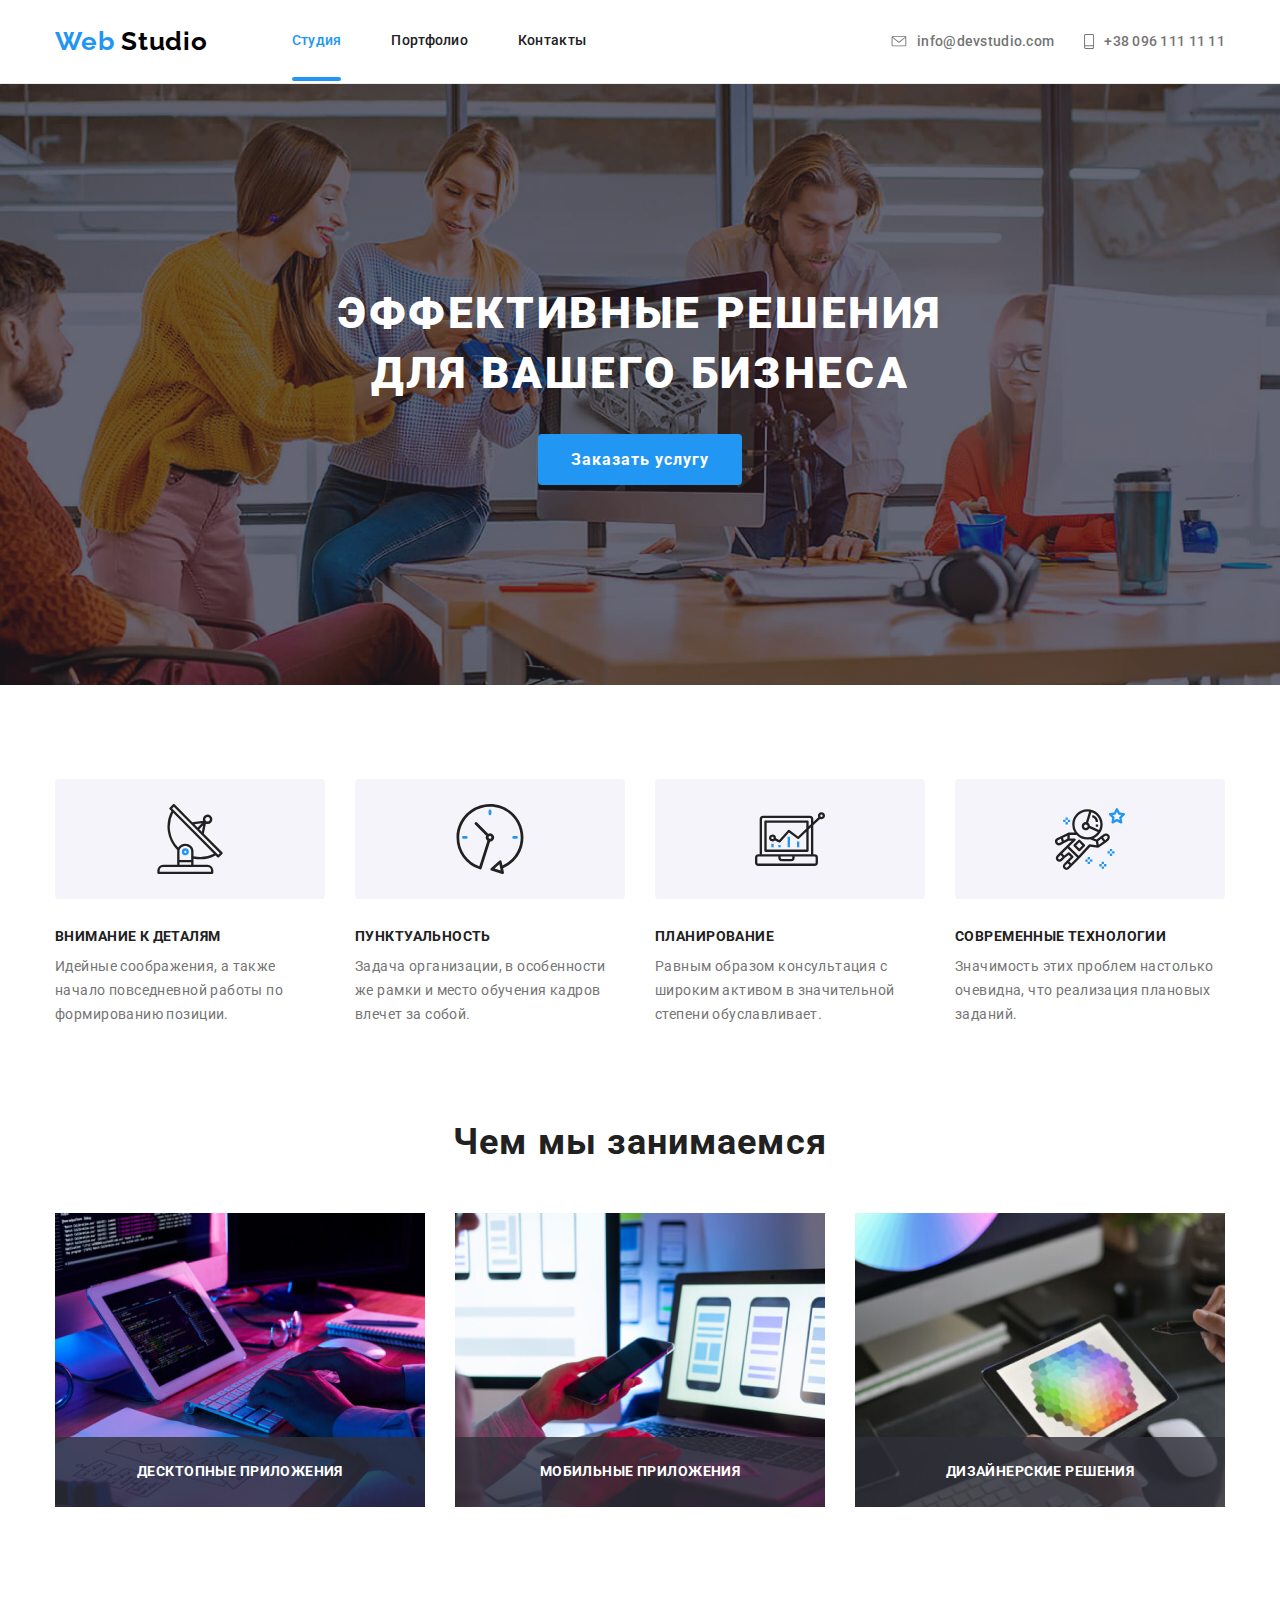
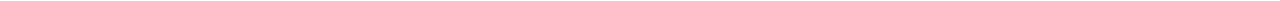
==== index.html @ 8dac7405 "Адаптивна верстка секції "Чем занимаемся"" ====
<!DOCTYPE html>
<html lang="ru">
<head>
    <meta charset="UTF-8">
    <meta name="viewport" content="width=device-width, initial-scale=1.0">
    <title lang="en"> Web Studio </title>
    <link 
       href="https://fonts.googleapis.com/css2?family=Raleway:wght@700&family=Roboto:wght@400;500;700;900&display=swap" 
       rel="stylesheet">
    <link rel="stylesheet" href="./css/main.min.css">
</head>
<body>
    <!-- ШАПКА САЙТА-->
    <header class="header"> 
        <div class="container">
            <a class="logo link" href="./index.html" aria-label="Логотип"> 
                <span class="logo-web" lang="en">Web</span> Studio
            </a> 
            <button type="button" class="menu-btn" aria-expanded="false" aria-controls="menu-wrapper" data-menu-button>
               <svg width="40" height="40">
                 <use class="icon-menu" href="./images/sprite.svg#icon-menu"></use>
                 <use class="icon-close" href="./images/sprite.svg#icon-close-menu"></use>
               </svg> 
            </button>
           <div class="menu-wrapper" data-menu>
             <nav class="navigation">
                <ul class="navigation-list list">
                 <li class="navigation-list-item ">
                    <a class="navigation-list-link current link" href="./index.html">Студия</a>
                 </li>
                 <li class="navigation-list-item">
                    <a class="navigation-list-link link" href="./portfolio.html">Портфолио</a>
                 </li>
                 <li class="navigation-list-item">
                    <a class="navigation-list-link link" href="">Контакты</a>
                 </li>
               </ul>
             </nav>
             <div class="header-address">
             <address class="address list">
                <ul class="address-list list">
                     <li class="address-list-item">
                         <a class="address-list-item-link link" href="mailto:info@devstudio.com">
                            <svg class="icon-envelope-header" width="16" height="11">
                                <use href="./images/sprite.svg#icon-envelope-header"></use>
                            </svg> 
                            info@devstudio.com
                         </a></li>
                         <li class="address-list-item">
                         <a class="address-list-item-link link" href="tel:+380961111111">
                            <svg class="icon-vector-header" width="10" height="15">
                                <use href="./images/sprite.svg#icon-vector-header"></use>
                            </svg> 
                            +38 096 111 11 11
                        </a></li>
                </ul>
                </address>
              </div>
            </div>
        </div>
    </header>
    <main> 
        <!--HERO секция-->
       <section class="hero">
            <h1 class="hero-title">Эффективные решения <br />для вашего бизнеса</h1>
            <button class="hero-button" type="button" data-modal-open>Заказать услугу</button>
        </section>

        <!--О НАС-->
        <section class="section"> 
            <div class="container"> 
             <h2 hidden> О НАС </h2>
             <ul class="us-list list">
                <li class="us-list-item">
                    <div class="us-list-icon">
                        <svg class="us-list-icon-svg">
                            <use href="./images/sprite.svg#icon-antenna"></use>
                        </svg>
                    </div>
                    <h3 class="description">Внимание к деталям</h3>
                    <p class="text">Идейные соображения, а также начало повседневной работы по формированию позиции.</p>
                </li>
                <li  class="us-list-item">
                    <div class="us-list-icon">
                        <svg class="us-list-icon-svg">
                            <use href="./images/sprite.svg#icon-clock"></use>
                        </svg>
                    </div>
                    <h3 class="description">Пунктуальность</h3>
                    <p class="text">Задача организации, в особенности же рамки и место обучения кадров влечет за собой.</p>
                </li>
                <li  class="us-list-item">
                    <div class="us-list-icon">
                        <svg class="us-list-icon-svg">
                            <use href="./images/sprite.svg#icon-diagram"></use>
                        </svg>
                    </div>
                    <h3 class="description">Планирование</h3>
                    <p class="text">Равным образом консультация с широким активом в значительной степени обуславливает.</p>
                </li>
                <li  class="us-list-item">
                    <div class="us-list-icon">
                        <svg class="us-list-icon-svg">
                            <use href="./images/sprite.svg#icon-astronaut"></use>
                        </svg>
                    </div>
                    <h3 class="description">Современные технологии</h3>
                    <p class="text">Значимость этих проблем настолько очевидна, что реализация плановых заданий.</p>
                </li>
             </ul>
            </div>
        </section> 

        <!--ЧЕМ МЫ ЗАНИМАЕМСЯ-->
        <section class="what">
            <div class="container">
             <h2 class="section-title">Чем мы занимаемся</h2>
             <ul class="we-do list">
                <li class="we-title">
                 <img srcset="./images/what/what-do-img-1.jpg 1x, ./images/what/what-do-img-1.jpg 2x," 
                 alt="ноутбук" width="370" height="294">
                 <p class="text-title">Десктопные приложения</p>
                </li>
                 <li class="we-title">
                 <img srcset="./images/what/what-do-img-2.jpg 1x, ./images/what/what-do-img-2.jpg 2x,"
                 alt="мобильный телефон" width="370" height="294">
                 <p class="text-title">Мобильные приложения</p>
                </li>
                 <li class="we-title">
                  <img srcset="./images/what/what-do-img-3.jpg 1x, ./images/what/what-do-img-3.jpg 2x,"
                  alt="экран ноутбука" width="370" height="294">
                  <p class="text-title">Дизайнерские решения</p>
                </li>
             </ul>
            </div>
        </section> 

        <!--НАША КОМАНДА-->
        <!--<section class="comand section">
            <div class="container">
                <h2 class="section-title">Наша команда</h2>
                <ul class="comand-list list">
                <li class="comand-list-item">
                    <img class="comand-list-item-img" src="./images/our-team-1.jpg" alt="парень" width="270" height="260">
                    <h3 class="team-title">Николай Кучеренко</h3>
                    <p class="team-text">Product Designer</p>
                    <ul class="social list">
                        <li class="social-list-item">
                            <a class="social-list-item-link" href="" aria-label="иконка инстаграма">
                            <svg class="icon-social-list-item">
                                <use href="./images/sprite.svg#icon-instagram"></use>
                            </svg>
                            </a>
                        </li>
                        <li class="social-list-item">
                            <a class="social-list-item-link" href="" aria-label="иконка твиттера">
                                <svg class="icon-social-list-item">
                                    <use href="./images/sprite.svg#icon-twitter"></use>
                                </svg>
                            </a>
                        </li>
                        <li class="social-list-item">
                            <a class="social-list-item-link" href="" aria-label="иконка фейсбука">
                                <svg class="icon-social-list-item">
                                    <use href="./images/sprite.svg#icon-facebook"></use>
                                </svg>
                            </a>
                        </li>
                        <li class="social-list-item">
                            <a class="social-list-item-link" href="" aria-label="иконка линкедина">
                                <svg class="icon-social-list-item">
                                    <use href="./images/sprite.svg#icon-linkedin"></use>
                                </svg>
                            </a>
                        </li>
                    </ul>
                </li>
                <li class="comand-list-item">
                    <img class="comand-list-item-img" src="./images/our-team-2.jpg" alt="девушка" width="270" height="260">
                    <h3 class="team-title">Ольга Иванова</h3>
                    <p class="team-text" lang="en">Frontend Developer</p>
                    <ul class="social list">
                        <li class="social-list-item">
                            <a class="social-list-item-link" href="" aria-label="иконка инстаграма">
                                <svg class="icon-social-list-item">
                                    <use href="./images/sprite.svg#icon-instagram"></use>
                                </svg>
                            </a>
                        </li>
                        <li class="social-list-item">
                            <a class="social-list-item-link" href="" aria-label="иконка твиттера">
                                <svg class="icon-social-list-item">
                                    <use href="./images/sprite.svg#icon-twitter"></use>
                                </svg>
                            </a>
                        </li>
                        <li class="social-list-item">
                            <a class="social-list-item-link" href="" aria-label="иконка фейсбука">
                                <svg class="icon-social-list-item">
                                    <use href="./images/sprite.svg#icon-facebook"></use>
                                </svg>
                            </a>
                        </li>
                        <li class="social-list-item">
                            <a class="social-list-item-link" href="" aria-label="иконка линкедина">
                                <svg class="icon-social-list-item">
                                    <use href="./images/sprite.svg#icon-linkedin"></use>
                                </svg>
                            </a>
                        </li>
                    </ul>
                </li>
                <li class="comand-list-item">
                    <img class="comand-list-item-img" src="./images/our-team-3.jpg" alt="парень" width="270" height="260">
                    <h3 class="team-title">Андрей Шевченко</h3>
                    <p class="team-text" lang="en">Marketing</p>
                    <ul class="social list">
                        <li class="social-list-item">
                            <a class="social-list-item-link" href="" aria-label="иконка инстаграма">
                                <svg class="icon-social-list-item">
                                    <use href="./images/sprite.svg#icon-instagram"></use>
                                </svg>
                            </a>
                        </li>
                        <li class="social-list-item">
                            <a class="social-list-item-link" href="" aria-label="иконка твиттера">
                                <svg class="icon-social-list-item">
                                    <use href="./images/sprite.svg#icon-twitter"></use>
                                </svg>
                            </a>
                        </li>
                        <li class="social-list-item">
                            <a class="social-list-item-link" href="" aria-label="иконка фейсбука">
                                <svg class="icon-social-list-item">
                                    <use href="./images/sprite.svg#icon-facebook"></use>
                                </svg>
                            </a>
                        </li>
                        <li class="social-list-item">
                            <a class="social-list-item-link" href="" aria-label="иконка линкедина">
                                <svg class="icon-social-list-item">
                                    <use href="./images/sprite.svg#icon-linkedin"></use>
                                </svg>
                            </a>
                        </li>
                    </ul>
                </li>
                <li class="comand-list-item">
                    <img class="comand-list-item-img" src="./images/our-team-4.jpg" alt="парень" width="270" height="260">
                    <h3 class="team-title">Иван Николаев</h3>
                    <p class="team-text" lang="en">UI Designer</p>
                    <ul class="social list">
                        <li class="social-list-item">
                            <a class="social-list-item-link" href="" aria-label="иконка инстаграма">
                                <svg class="icon-social-list-item">
                                    <use href="./images/sprite.svg#icon-instagram"></use>
                                </svg>
                            </a>
                        </li>
                        <li class="social-list-item">
                            <a class="social-list-item-link" href="" aria-label="иконка твиттера">
                                <svg class="icon-social-list-item">
                                    <use href="./images/sprite.svg#icon-twitter"></use>
                                </svg>
                            </a>
                        </li>
                        <li class="social-list-item">
                            <a class="social-list-item-link" href="" aria-label="иконка фейсбука">
                                <svg class="icon-social-list-item">
                                    <use href="./images/sprite.svg#icon-facebook"></use>
                                </svg>
                            </a>
                        </li>
                        <li class="social-list-item">
                            <a class="social-list-item-link" href="" aria-label="иконка линкедина">
                                <svg class="icon-social-list-item">
                                    <use href="./images/sprite.svg#icon-linkedin"></use>
                                </svg>
                            </a>
                        </li>
                    </ul>
                </li>
             </ul>
            </div>
        </section> -->

        <!--Постоянные клиенты-->
        <!--<section class="clients section"> 
         <div class="container">
            <h2 class="client section-title">Постоянные клиенты</h2>
            <ul class="client-list list">
                <li class="client-list-item">
               <a class="client-link" href=""> 
                   <svg class="client-link-svg" width="44" height="49">
                       <use href="./images/sprite.svg#icon-logo1"></use>
                  </svg>
                </a> 
                </li>
                <li class="client-list-item">
                    <a class="client-link" href=""> 
                        <svg class="client-link-svg" width="40" height="52">
                            <use href="./images/sprite.svg#icon-logo2"></use>
                       </svg>
                     </a> 
                </li>
                <li class="client-list-item">
                    <a class="client-link" href=""> 
                        <svg class="client-link-svg" width="41" height="43">
                            <use href="./images/sprite.svg#icon-logo3"></use>
                       </svg>
                 </a> 
                </li>
                <li class="client-list-item">
                    <a class="client-link" href=""> 
                        <svg class="client-link-svg" width="80" height="42">
                            <use href="./images/sprite.svg#icon-logo4"></use>
                       </svg>
                     </a> 
                </li>
                <li class="client-list-item">
                    <a class="client-link" href=""> 
                        <svg class="client-link-svg" width="59" height="47">
                            <use href="./images/sprite.svg#icon-logo5"></use>
                       </svg>
                     </a> 
                </li>
                <li class="client-list-item">
                    <a class="client-link" href=""> 
                        <svg class="client-link-svg" width="88" height="45">
                            <use href="./images/sprite.svg#icon-logo6"></use>
                       </svg>
                     </a> 
                </li>
            </ul>
         </div>
        </section>-->
    </main>

    <!--Футер-->
    <!--<footer class="footer">
        <div class="footer-content container">
            <div class="footer-contenta">
                <div class="footer-content-logo">
                    <a class="logo link" href="./index.html" aria-label="Логотип"> 
                      <span class="logo-web" lang="en"> Web</span> Studio 
                    </a> 
                  <address class="address">
                      <ul class="address-list list">
                          <li class="address-list-item">
                              <a class="footer-list-link link" href="https://goo.gl/maps/S5MpqA1Hz2Mmm9eA8" target="_blank">г. Киев, пр-т Леси Украинки, 26</a></li>
                         <li class="address-list-item">
                              <a class="footer-list-linkm link" href="mailto:info@example.com">info@example.com</a></li>
                          <li class="address-list-item">
                        <a class="footer-list-linkm link" href="tel:+380961111111">+38 096 111 11 11</a></li>
                       </ul>
                    </address>
                </div>
            </div>
           <div class="footer-text-social">
               <p class="footer-text">присоединяйтесь</p>
               <ul class="footer-social list">
                   <li class="footer-social-list">
                      <a class="icon-social-list-link" href="" aria-label="иконка инстаграма">
                        <svg class="icon-social-list-footer">
                            <use href="./images/sprite.svg#icon-instagram"></use>
                        </svg>
                      </a>
                   </li>
                   <li class="footer-social-list">
                      <a class="icon-social-list-link" href="" aria-label="иконка твиттера">
                        <svg class="icon-social-list-footer">
                            <use href="./images/sprite.svg#icon-twitter"></use>
                        </svg>
                      </a>
                    </li>
                   <li class="footer-social-list">
                      <a class="icon-social-list-link" href="" aria-label="иконка фейсбука">
                        <svg class="icon-social-list-footer">
                            <use href="./images/sprite.svg#icon-facebook"></use>
                        </svg>
                      </a>
                    </li>
                    <li class="footer-social-list">
                      <a class="icon-social-list-link" href="" aria-label="иконка линкедина">
                        <svg class="icon-social-list-footer">
                            <use href="./images/sprite.svg#icon-linkedin"></use>
                        </svg>
                      </a>
                  </li>
              </ul>
            </div>
            <div class="podpiska">
               <form class="podpiska-form">
                 <p class="footer-podpiska footer-text">Подпишитесь на рассылку</p>
                 <div class="footer-podpiska-form">
                     <input type="email" class="input-email" name="subscription-mail" placeholder="E-mail"/>
                      <button class="subscribe-button" type="submit">
                          Подписаться
                         <svg class="icon-subscribe-button-footer">
                         <use href="./images/sprite.svg#icon-telegram"></use>
                         </svg>
                       </button>
                  </div>
               </form>
            </div>
        </div>
    </footer> -->

    <!--Модальное окно-->
    <div class="backdrop is-hidden" data-modal>
        <form class="modal-form">
            <button class="modal-close" type="button" data-modal-close>
              <svg class="icon-but-close" width="18px" height="18px">
                  <use href="./images/sprite.svg#icon-close"></use>
              </svg>
            </button>
            <h2 class="modal-form-title">Оставьте свои данные, мы вам перезвоним</h2>
            <div class="modal-form-input-wrapper">
                <input type="text" name="user-name" id="user-modal-name" class="modal-form-input" placeholder=" " required>
                <label class="modal-form-label" for="user-modal-name">Имя</label>
                <svg class="icon-form-modal" width="18px" height="18px">
                    <use href="./images/sprite.svg#icon-icon-person"></use>
                </svg>
            </div>

            <div class="modal-form-input-wrapper">
                <input type="text" name="user-tell" id="user-modal-tell" class="modal-form-input" placeholder=" " required>
                <label class="modal-form-label" for="user-modal-tell">Телефон</label>
                <svg class="icon-form-modal" width="18px" height="18px">
                    <use href="./images/sprite.svg#icon-icon-phone"></use>
                </svg>
            </div>
            
            <div class="modal-form-input-wrapper">
                <input type="text" name="user-mail" id="user-modal-mail" class="modal-form-input" placeholder=" " required>
                <label class="modal-form-label" for="user-modal-mail">Почта</label>
                <svg class="icon-form-modal" width="18px" height="18px">
                    <use href="./images/sprite.svg#icon-icon-email"></use>
                </svg>
            </div>
            
            <div class="modal-form-input-wrapper">
               <textarea name="user-message"  id="user-modal-message" class="modal-form-textarea" placeholder=" "></textarea>
               <label class="modal-form-label-textarea" for="user-modal-message">Комментарий</label>
            </div>
            <label class="modal-form-option-label">
               <input type="checkbox" name="policy" value="accept-policy"  class="modal-form-checbox">
               <span class="modal-form-custom-checkbox"></span>
               <span class="modal-form-option-span">Соглашаюсь с рассылкой и принимаю <a href="">Условия договора</a></span>
           </label>
            <button type="submit" class="form-button" data-modal-close>Отправить</button>
        </form>
    </div> 
    <script src="./js/menu.js"></script>
    <script src="./js/modal.js"></script>
</body>
</html>
---- css/main.min.css ----
/*! normalize.css v8.0.1 | MIT License | github.com/necolas/normalize.css */html{line-height:1.15;-webkit-text-size-adjust:100%}body{margin:0}main{display:block}h1{font-size:2em;margin:0.67em 0}hr{box-sizing:content-box;height:0;overflow:visible}pre{font-family:monospace, monospace;font-size:1em}a{background-color:transparent}abbr[title]{border-bottom:none;text-decoration:underline;text-decoration:underline dotted}b,strong{font-weight:bolder}code,kbd,samp{font-family:monospace, monospace;font-size:1em}small{font-size:80%}sub,sup{font-size:75%;line-height:0;position:relative;vertical-align:baseline}sub{bottom:-0.25em}sup{top:-0.5em}img{border-style:none}button,input,optgroup,select,textarea{font-family:inherit;font-size:100%;line-height:1.15;margin:0}button,input{overflow:visible}button,select{text-transform:none}button,[type="button"],[type="reset"],[type="submit"]{-webkit-appearance:button}button::-moz-focus-inner,[type="button"]::-moz-focus-inner,[type="reset"]::-moz-focus-inner,[type="submit"]::-moz-focus-inner{border-style:none;padding:0}button:-moz-focusring,[type="button"]:-moz-focusring,[type="reset"]:-moz-focusring,[type="submit"]:-moz-focusring{outline:1px dotted ButtonText}fieldset{padding:0.35em 0.75em 0.625em}legend{box-sizing:border-box;color:inherit;display:table;max-width:100%;padding:0;white-space:normal}progress{vertical-align:baseline}textarea{overflow:auto}[type="checkbox"],[type="radio"]{box-sizing:border-box;padding:0}[type="number"]::-webkit-inner-spin-button,[type="number"]::-webkit-outer-spin-button{height:auto}[type="search"]{-webkit-appearance:textfield;outline-offset:-2px}[type="search"]::-webkit-search-decoration{-webkit-appearance:none}::-webkit-file-upload-button{-webkit-appearance:button;font:inherit}details{display:block}summary{display:list-item}template{display:none}[hidden]{display:none}.logo,.logo-web{font-family:"Raleway",sans-serif;font-style:normal;font-weight:700;font-size:24px;line-height:1.19;letter-spacing:0.03em}html{box-sizing:border-box}*,*::before,*::after{box-sizing:inherit;margin:0;padding:0}body{background-color:#fff;font-family:"Roboto",sans-serif;font-size:14px;color:#212121}h1{margin:0}img{display:block}.link{text-decoration:none;display:block}.list{list-style:none}.container{padding-left:15px;padding-right:15px}@media screen and (min-width: 480px){.container{width:480px;margin:0 auto}}@media screen and (min-width: 768px){.container{width:768px;padding-left:15px;padding-right:15px}}@media screen and (min-width: 1200px){.container{width:1200px;padding-left:15px;padding-right:15px}}.section{padding-top:60px;padding-bottom:60px}@media screen and (min-width: 1200px){.section{padding-top:94px;padding-bottom:94px}}.section-title{font-weight:700;font-size:28px;line-height:1.18;text-align:center;letter-spacing:0.03em;color:#212121;margin-bottom:30px}@media screen and (min-width: 1200px){.section-title{margin-bottom:50px;font-size:36px;line-height:1.17}}.backdrop{position:fixed;top:0;left:0;width:100%;height:100%;background-color:rgba(0,0,0,0.2)}.backdrop.is-hidden{opacity:0;pointer-events:none}.modal-form{position:absolute;top:50%;left:50%;transform:translate(-50%, -50%);height:609px;width:450px;padding:40px;background-color:#fff;box-shadow:0px 1px 3px rgba(0,0,0,0.12),0px 1px 1px rgba(0,0,0,0.14),0px 2px 1px rgba(0,0,0,0.2);border-radius:4px;transition:transform 250ms cubic-bezier(0.4, 0, 0.2, 1)}@media screen and (min-width: 1200px){.modal-form{height:581px;width:528px}}.modal-form-title{margin-bottom:30px;font-size:20px;line-height:1.5;text-align:center;letter-spacing:0.03em}@media screen and (min-width: 1200px){.modal-form-title{line-height:1.15}}.modal-form-input-wrapper{position:relative}.modal-form-input{width:448px;height:40px;padding-left:42px;border:1px solid rgba(33,33,33,0.2);border-radius:4px;cursor:pointer;margin-bottom:28px;outline:transparent;transition:border 250ms cubic-bezier(0.4, 0, 0.2, 1)}.modal-form-label{position:absolute;top:12px;left:42px;color:#757575;transition:transform 250ms cubic-bezier(0.4, 0, 0.2, 1),color 250ms cubic-bezier(0.4, 0, 0.2, 1),font-size 250ms cubic-bezier(0.4, 0, 0.2, 1),line-height 250ms cubic-bezier(0.4, 0, 0.2, 1)}.modal-form-input:focus+.modal-form-label,.modal-form-input:not(:placeholder-shown)+.modal-form-label{transform:translate(-30px, -30px);color:#2196F3;font-size:12px;line-height:1.17}.icon-form-modal{position:absolute;top:11px;left:16px;transition:fill 250ms cubic-bezier(0.4, 0, 0.2, 1)}.modal-form-input:focus ~ .icon-form-modal{fill:#2196F3}.modal-form-textarea{width:448px;height:120px;border:1px solid rgba(33,33,33,0.2);border-radius:4px;cursor:pointer;margin-bottom:20px;padding:12px 16px;outline:transparent;transition:border 250ms cubic-bezier(0.4, 0, 0.2, 1)}.modal-form-label-textarea{position:absolute;top:12px;left:16px;color:#757575;transition:transform 250ms cubic-bezier(0.4, 0, 0.2, 1),color 250ms cubic-bezier(0.4, 0, 0.2, 1),font-size 250ms cubic-bezier(0.4, 0, 0.2, 1),line-height 250ms cubic-bezier(0.4, 0, 0.2, 1)}.modal-form-textarea:focus+.modal-form-label-textarea,.modal-form-textarea:not(:placeholder-shown)+.modal-form-label-textarea{transform:translate(-5px, -30px);color:#2196F3;font-size:12px;line-height:1.17}.modal-form-input:focus,.modal-form-textarea:focus{border:1px solid #2196F3}.modal-close{display:flex;justify-content:center;align-items:center;position:absolute;top:8px;right:8px;width:30px;height:30px;border:1px solid rgba(0,0,0,0.1);background:#ffffff;border-radius:50%;cursor:pointer}.modal-close:hover .icon-but-close{fill:#2196F3;transition:fill 250ms cubic-bezier(0.4, 0, 0.2, 1)}.modal-form-option-label{display:flex;align-items:center;margin-bottom:30px;padding-left:11px}.modal-form-option-span{font-size:14px;color:#757575;line-height:1.71;letter-spacing:0.03em}.modal-form-option-span a{color:#2196F3}.modal-form-checbox{position:absolute;width:1px;height:1px;margin:-1px;border:0;padding:0;clip:rect(0 0 0 0);overflow:hidden}.checkbox{display:flex}.modal-form-custom-checkbox{display:inline-block;width:15px;height:15px;margin-right:8px;border:2px solid #212121;border-radius:2px}.modal-form-checbox:checked+.modal-form-custom-checkbox{background-color:#2196F3;border-color:#2196F3;background-image:url("../images/vector.svg")}.form-button{display:flex;align-items:center;width:200px;height:50px;padding:10px 55px;margin-left:auto;margin-right:auto;background-color:#2196F3;font-weight:700;font-size:16px;line-height:1.87;letter-spacing:0.06em;color:#fff;box-shadow:0px 4px 4px rgba(0,0,0,0.15);border:transparent;border-radius:4px;cursor:pointer}.header{border-bottom:1px solid #ECECEC;position:relative}.header .container{display:flex;align-items:center;justify-content:space-between}@media screen and (max-width: 767px){.header{padding-top:10px;padding-bottom:10px;max-width:480px;margin:0 auto}.menu-btn{position:relative;width:40px;height:40px;background-color:transparent;border:none;z-index:100;cursor:pointer}.menu-btn.is-open .icon-close{display:block}.menu-btn.is-open .icon-menu{display:none}.menu-btn:hover,.menu-btn:focus{fill:#2196F3}.icon-close{display:none}.menu-wrapper{display:none;position:absolute;top:100%;width:100%;left:0;padding-top:60px;padding-bottom:60px;text-align:center;background-color:#fff}.menu-wrapper.is-open{display:block}.logo{padding-top:6px;padding-bottom:6px}.navigation-list{display:flex;flex-direction:column;align-items:center;margin-bottom:60px}.navigation-list-item:not(:last-child){margin-bottom:40px}.navigation-list-link{display:inline-block;justify-content:center;align-items:center;font-size:18px;line-height:1.17;padding-bottom:8px}.address-list{display:flex;flex-direction:column;align-items:center}.address-list-item-link{font-size:18px;line-height:1.17}.address-list-item:not(:last-child){margin-bottom:16px}}@media screen and (min-width: 768px){.menu-btn{display:none}.menu-wrapper{display:flex}.logo{padding-top:26px;padding-bottom:26px}.navigation-list{display:flex}.navigation-list-item:not(:last-child){margin-right:50px}.navigation-list-link{padding-top:32px;padding-bottom:32px;align-items:center;font-size:14px;line-height:1.14}.header-address{padding-top:21px;padding-bottom:18px;margin-left:84px}.address-list-item-link{font-size:12px;line-height:1.17}.address-list-item:not(:last-child){margin-bottom:10px}}@media screen and (min-width: 1200px){.logo{padding-top:26px;padding-bottom:26px;font-size:26px}.logo-web{font-size:26px}.header-address{padding-top:32px;padding-bottom:32px;margin-left:0}.menu-wrapper{display:flex;align-items:center;justify-content:space-between}.navigation{margin-right:305px}.address-list{display:flex}.address-list-item-link{font-size:14px;line-height:1.17}.address-list-item:not(:last-child){margin-right:30px;margin-bottom:0}}.logo{color:#000000}.logo-web{color:#2196F3}.navigation-list-link{display:inline-block;align-items:center;font-style:normal;font-weight:500;letter-spacing:0.02em;color:#212121;transition:color 250ms cubic-bezier(0.4, 0, 0.2, 1)}.navigation-list-link:hover,.navigation-list-link:focus{color:#2196F3;fill:#2196F3}.current{position:relative;color:#2196F3}.current::after{position:absolute;display:inline-block;bottom:0;left:0;content:"";width:100%;height:4px;background-color:#2196F3;border-radius:2px}.address-list{align-items:center;font-style:normal;font-weight:500;line-height:1.14;letter-spacing:0.02em}.address-list-item-link{display:flex;align-items:center;color:#757575;transition:color 250ms cubic-bezier(0.4, 0, 0.2, 1)}.address-list-item-link:hover,.address-list-item-link:focus{color:#2196F3;fill:#2196F3}.address-list-item-link:hover .icon-envelope-header,.address-list-item-link:focus .icon-envelope-header,.address-list-item-link:hover .icon-vector-header,.address-list-item-link:focus .icon-vector-header{color:#2196F3;fill:#2196F3}.icon-envelope-header{margin-right:10px;fill:#757575}.icon-vector-header{margin-right:10px;fill:#757575}.hero{margin:0 auto;padding-top:118px;padding-bottom:118px;text-align:center;background-repeat:no-repeat;background-position:center;background-size:cover}@media screen and (max-width: 767px){.hero{max-width:480px;background-image:linear-gradient(to right, rgba(47,48,58,0.4), rgba(47,48,58,0.4)),url("../images/header/header-mob.jpg")}}@media screen and (min-device-pixel-ratio: 2), screen and (min-resolution: 192dpi), screen and (min-resolution: 2dppx), screen and (min-width: 320px){.hero{background-image:linear-gradient(to right, rgba(47,48,58,0.4), rgba(47,48,58,0.4)),url("../images/header/header-mob@2x.jpg")}}@media screen and (min-width: 768px){.hero{width:768px;background-image:linear-gradient(to right, rgba(47,48,58,0.4), rgba(47,48,58,0.4)),url("../images/header/header-tablet.jpg")}}@media screen and (min-device-pixel-ratio: 2), screen and (min-resolution: 192dpi), screen and (min-resolution: 2dppx), screen and (min-width: 768px){.hero{background-image:linear-gradient(to right, rgba(47,48,58,0.4), rgba(47,48,58,0.4)),url("../images/header/header-tablet@2x.jpg")}}@media screen and (min-width: 1200px){.hero{max-width:1600px;width:100%;padding-top:200px;padding-bottom:200px;background-image:linear-gradient(to right, rgba(47,48,58,0.4), rgba(47,48,58,0.4)),url("../images/header/header-desktop.jpg")}}@media screen and (min-device-pixel-ratio: 2), screen and (min-resolution: 192dpi), screen and (min-resolution: 2dppx), screen and (min-width: 1200px){.hero{background-image:linear-gradient(to right, rgba(47,48,58,0.4), rgba(47,48,58,0.4)),url("../images/header/header-desktop@2x.jpg")}}.hero-title{margin-bottom:30px;margin-left:auto;margin-right:auto;font-style:normal;font-weight:900;font-size:26px;line-height:1.62;text-align:center;letter-spacing:0.06em;text-transform:uppercase;color:#fff}@media screen and (min-width: 1200px){.hero-title{width:696px;font-size:44px;line-height:1.36}}.hero-button{display:block;margin-left:auto;margin-right:auto;padding:10px 32px;cursor:pointer;font-weight:700;font-size:16px;line-height:1.86;align-items:center;text-align:center;letter-spacing:0.06em;color:#fff;background-color:#2196F3;border-radius:4px;border:1px solid transparent}.us-list{display:flex;flex-wrap:wrap}@media screen and (min-width: 1200px){.us-list{display:flex;justify-content:space-between}}@media screen and (min-width: 1200px){.us-list-item{width:calc((100% - 90px) / 4)}.us-list-item:not(:last-child){margin-right:30px}}@media screen and (max-width: 767px){.us-list-item:not(:last-child){margin-bottom:30px}}@media screen and (min-width: 768px) and (max-width: 1199px){.us-list-item{width:calc((100% - 30px) / 2)}.us-list-item:not(:nth-last-child(-n+2)){margin-bottom:30px}.us-list-item:not(:nth-child(2n)){margin-right:30px}}.us-list-icon{display:flex;height:120px;border-radius:4px;justify-content:center;align-items:center;background-color:#F5F4FA;margin-bottom:30px}.us-list-icon-svg{width:70px;height:70px}.description{font-weight:700;font-size:14px;line-height:1.14;letter-spacing:0.03em;text-transform:uppercase;color:#212121;margin-bottom:10px}@media screen and (max-width: 767px){.description{text-align:center}}.text{font-weight:400;font-size:14px;line-height:1.71;letter-spacing:0.03em;color:#757575}@media screen and (max-width: 1199px){.what{display:none}}.what{padding-bottom:94px}.we-do{display:flex;justify-content:space-between}.we-title{position:relative}.we-title:not(:last-child){margin-right:30px;position:relative}.text-title{font-weight:700;font-size:14px;line-height:1.14;text-align:center;letter-spacing:0.03em;text-transform:uppercase;color:#fff;background-color:rgba(47,48,58,0.8);padding-top:27px;padding-bottom:27px;position:absolute;bottom:0;left:0;width:100%}.comand{background:#F5F4FA}.comand-list{display:flex;justify-content:space-between}.comand-list-item{width:270px;height:422px;background:#fff;box-shadow:0px 2px 1px rgba(0,0,0,0.2),0px 1px 1px rgba(0,0,0,0.14),0px 1px 3px rgba(0,0,0,0.12);border-radius:0px 0px 4px 4px}.comand-list-item:not(:last-child){margin-right:30px}.comand-list-item-img{margin-bottom:30px}.team-title{font-weight:500;font-size:16px;line-height:1.19;text-align:center;letter-spacing:0.03em;color:#212121;margin-bottom:10px}.team-text{font-weight:400;font-size:16px;line-height:1.19;text-align:center;letter-spacing:0.03em;color:#757575;margin-bottom:16px}.social{display:flex;justify-content:space-between;max-width:206px;margin-left:auto;margin-right:auto}.social-list-item:not(:last-child){margin-right:10px}.social-list-item-link{display:flex;justify-content:center;align-items:center;width:44px;height:44px;border-radius:50%;background-color:#fff;background-position:center;background-repeat:no-repeat;transition:background-color 250ms cubic-bezier(0.4, 0, 0.2, 1)}.social-list-item-link:hover,.social-list-item-link:focus{background-color:#2196F3}.icon-social-list-item{width:20px;height:20px;fill:#afb1b8;transition:fill 250ms cubic-bezier(0.4, 0, 0.2, 1)}.icon-social-list-link:hover,.icon-social-list-link:focus{background-color:#2196F3}.social-list-item-link:hover .icon-social-list-item{fill:#fff}.client-list{display:flex;justify-content:space-between}.client-list-item:not(:last-child){margin-right:30px}.client-link{display:flex;width:170px;height:90px;border:1px solid #afb1b8;border-radius:4px;justify-content:center;align-items:center;fill:#afb1b8;transition:fill 250ms cubic-bezier(0.4, 0, 0.2, 1),border-color 250ms cubic-bezier(0.4, 0, 0.2, 1)}.client-link:hover{border-color:#2196F3;fill:#2196F3}.footer{background:#2F303A;height:252px}.footer .logo{color:#fff;width:153px;margin-bottom:20px}.footer .address-list-item:not(:last-child){margin-bottom:9px}.footer-content{display:flex}.footer-contenta{padding-top:60px;padding-bottom:60px;margin-right:69px}.footer-text-social{padding-top:72px;padding-bottom:100px}.footer-list-link{font-style:normal;font-weight:400;font-size:14px;line-height:1.71;letter-spacing:0.03em;color:#fff}.footer-list-linkm{font-style:normal;font-weight:400;font-size:14px;line-height:1.71;letter-spacing:0.03em;color:rgba(255,255,255,0.6)}.footer-text{font-weight:700;font-size:14px;line-height:1.14;letter-spacing:0.03em;text-transform:uppercase;color:#fff;margin-bottom:20px}.footer-social{display:flex;justify-content:space-between;max-width:206px;margin-left:auto;margin-right:auto}.footer-social-list:not(:last-child){margin-right:10px}.icon-social-list-link{display:flex;justify-content:center;align-items:center;width:44px;height:44px;border-radius:50%;background-color:rgba(255,255,255,0.1);background-position:center;background-repeat:no-repeat}.icon-social-list-footer{width:20px;height:20px;fill:#fff}.podpiska{padding-top:72px;padding-bottom:94px}.footer-podpiska-form{display:flex}.footer-text-social{margin-right:94px}.input-email{width:358px;height:50px;margin-right:12px;padding-left:16px;font-size:16px;line-height:1.25;letter-spacing:0.03em;color:rgba(255,255,255,0.6);background:#2F303A;border:1px solid rgba(255,255,255,0.3);filter:drop-shadow(0px 4px 4px rgba(0,0,0,0.15));border-radius:4px}.icon-subscribe-button-footer{width:24px;height:24px;margin-left:10px;fill:#fff}.subscribe-button{display:flex;align-items:center;width:200px;height:50px;padding-left:29px;padding-right:28px;padding-top:10px;padding-bottom:10px;font-family:"Roboto",sans-serif;font-weight:700;font-size:16px;line-height:1.88;letter-spacing:0.06em;cursor:pointer;color:#fff;background-color:#2196F3;box-shadow:0px 4px 4px rgba(0,0,0,0.15);border-radius:4px;border:none}.button-list{display:flex;justify-content:center;padding-bottom:50px;padding-top:94px}.button-filtr{font-weight:500;font-size:16px;line-height:1.63;text-align:center;letter-spacing:0.03em;color:#212121;padding:6px 22px;background:#F5F4FA;border-radius:4px;border:1px solid transparent;cursor:pointer;transition:background-color 250ms cubic-bezier(0.4, 0, 0.2, 1),color 250ms cubic-bezier(0.4, 0, 0.2, 1),box-shadow 250ms cubic-bezier(0.4, 0, 0.2, 1)}.button-filtr:hover,.button-filtr:focus{color:#fff;background-color:#2196F3;box-shadow:0px 3px 1px rgba(0,0,0,0.1),0px 1px 2px rgba(0,0,0,0.08),0px 2px 2px rgba(0,0,0,0.12)}.button-list-item:not(:last-child){margin-right:8px}.portfolio-title{font-weight:700;font-size:18px;line-height:2;letter-spacing:0.06em;color:#212121}.portfolio-description{font-weight:400;font-size:16px;line-height:1.86;letter-spacing:0.03em;color:#757575}.portfolio-galery{display:flex;flex-wrap:wrap}.portfolio-galery-list{width:calc((100% - 60px) / 3);margin-right:30px;margin-bottom:30px;background:#fff;box-sizing:border-box;transition:box-shadow 250ms cubic-bezier(0.4, 0, 0.2, 1)}.portfolio-galery-list:nth-child(3n){margin-right:0}.portfolio-galery-list:nth-last-child(-n+3){margin-bottom:0}.portfolio-galery-list:hover,.portfolio-galery-list:focus{box-shadow:1px 4px 6px rgba(0,0,0,0.16),0px 4px 4px rgba(0,0,0,0.06),0px 1px 1px rgba(0,0,0,0.12)}.galery{padding-bottom:94px}.galery-img{display:block;max-width:100%;height:auto}.overlay-portfolio-text{font-weight:400;font-size:18px;line-height:1.56;letter-spacing:0.03em;color:#fff;background:rgba(33,150,243,0.9);padding:63px 24px;position:absolute;top:0;right:0;width:100%;height:100%;transform:translateY(100%);transition:transform 250ms cubic-bezier(0.4, 0, 0.2, 1)}.portfolio-galery-img{position:relative;overflow:hidden}.portfolio-galery-list:hover .overlay-portfolio-text{transform:translateY(0)}.portfolio-title{margin-bottom:4px}.portfolio-title-text{padding:20px 24px;border-right:1px solid #eeeeee;border-left:1px solid #eeeeee;border-bottom:1px solid #eeeeee}
/*# sourceMappingURL=main.min.css.map */
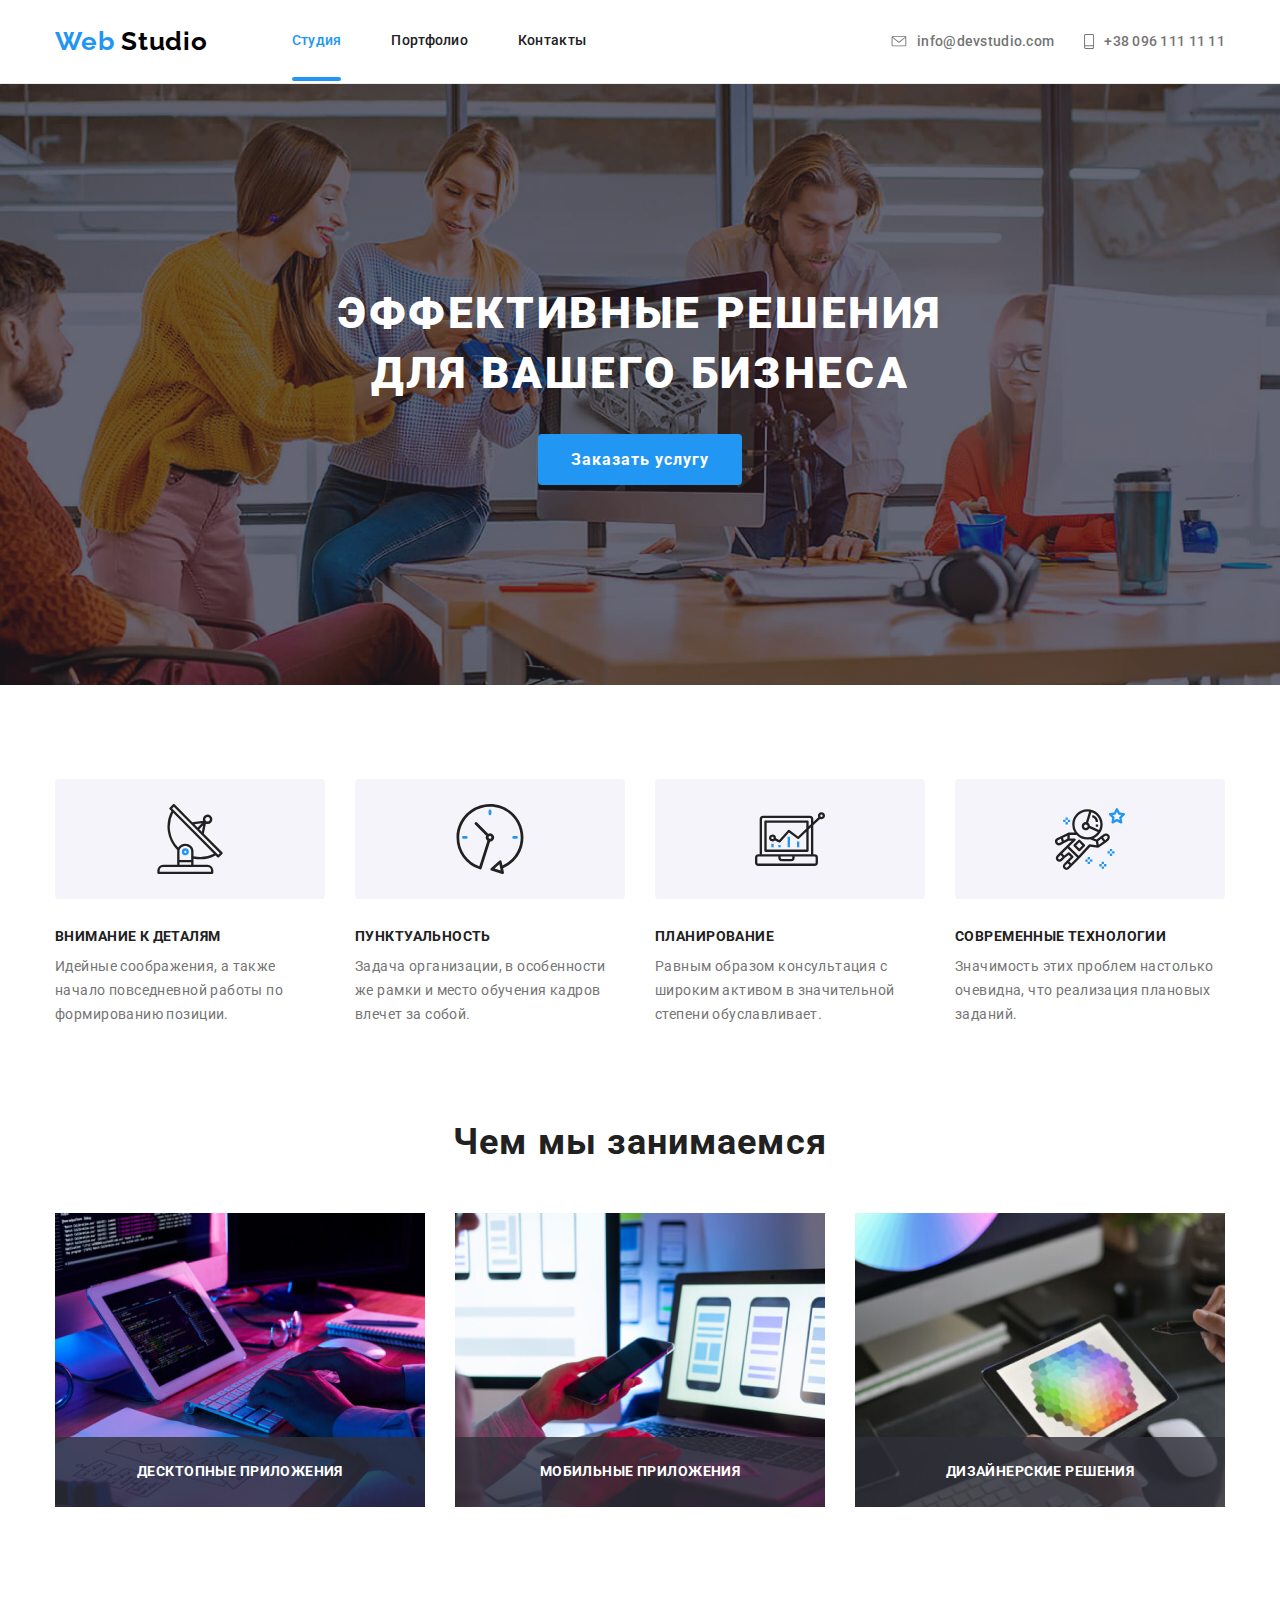
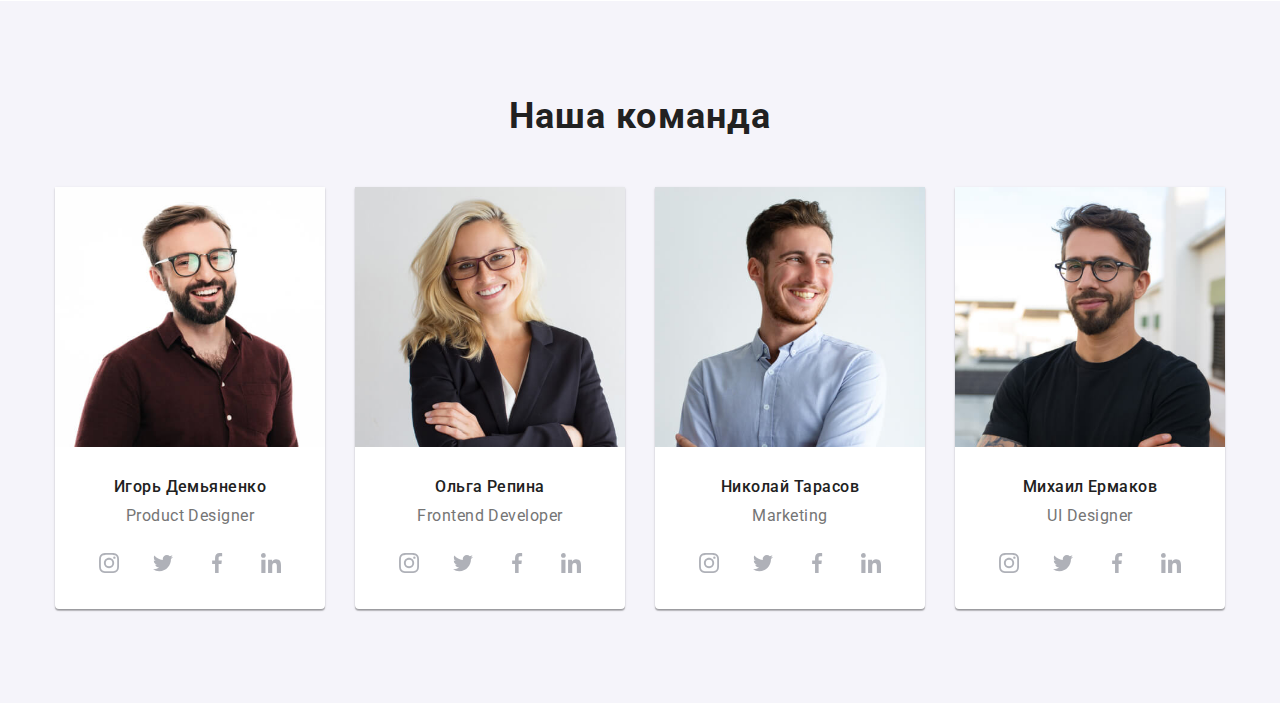
==== commit 815e2318: "Адаптивна верстка секції Команда" ====
--- a/index.html
+++ b/index.html
@@ -136,13 +136,16 @@
         </section> 
 
         <!--НАША КОМАНДА-->
-        <!--<section class="comand section">
+        <section class="comand section">
             <div class="container">
                 <h2 class="section-title">Наша команда</h2>
                 <ul class="comand-list list">
                 <li class="comand-list-item">
-                    <img class="comand-list-item-img" src="./images/our-team-1.jpg" alt="парень" width="270" height="260">
-                    <h3 class="team-title">Николай Кучеренко</h3>
+                    <img class="comand-list-item-img" 
+                    srcset="./images/team/team-1.jpg 1x, ./images/team/team-1.jpg 2x," 
+                    alt="парень">
+                    <div class="team-content">
+                    <h3 class="team-title">Игорь Демьяненко</h3>
                     <p class="team-text">Product Designer</p>
                     <ul class="social list">
                         <li class="social-list-item">
@@ -174,10 +177,14 @@
                             </a>
                         </li>
                     </ul>
+                   </div>
                 </li>
                 <li class="comand-list-item">
-                    <img class="comand-list-item-img" src="./images/our-team-2.jpg" alt="девушка" width="270" height="260">
-                    <h3 class="team-title">Ольга Иванова</h3>
+                    <img class="comand-list-item-img" 
+                    srcset="./images/team/team-2.jpg 1x, ./images/team/team-2.jpg 2x,"
+                    alt="девушка">
+                    <div class="team-content">
+                    <h3 class="team-title">Ольга Репина</h3>
                     <p class="team-text" lang="en">Frontend Developer</p>
                     <ul class="social list">
                         <li class="social-list-item">
@@ -209,10 +216,14 @@
                             </a>
                         </li>
                     </ul>
+                   </div>
                 </li>
                 <li class="comand-list-item">
-                    <img class="comand-list-item-img" src="./images/our-team-3.jpg" alt="парень" width="270" height="260">
-                    <h3 class="team-title">Андрей Шевченко</h3>
+                    <img class="comand-list-item-img" 
+                    srcset="./images/team/team-3.jpg 1x, ./images/team/team-3.jpg 2x,"
+                    alt="парень">
+                    <div class="team-content">
+                    <h3 class="team-title">Николай Тарасов</h3>
                     <p class="team-text" lang="en">Marketing</p>
                     <ul class="social list">
                         <li class="social-list-item">
@@ -244,10 +255,14 @@
                             </a>
                         </li>
                     </ul>
+                   </div>
                 </li>
                 <li class="comand-list-item">
-                    <img class="comand-list-item-img" src="./images/our-team-4.jpg" alt="парень" width="270" height="260">
-                    <h3 class="team-title">Иван Николаев</h3>
+                    <img class="comand-list-item-img" 
+                    srcset="./images/team/team-4.jpg 1x, ./images/team/team-4.jpg 2x,"
+                    alt="парень">
+                    <div class="team-content">
+                    <h3 class="team-title">Михаил Ермаков</h3>
                     <p class="team-text" lang="en">UI Designer</p>
                     <ul class="social list">
                         <li class="social-list-item">
@@ -279,10 +294,11 @@
                             </a>
                         </li>
                     </ul>
+                    </div>
                 </li>
              </ul>
             </div>
-        </section> -->
+        </section> 
 
         <!--Постоянные клиенты-->
         <!--<section class="clients section"> 
--- a/css/main.min.css
+++ b/css/main.min.css
@@ -1,2 +1,2 @@
-/*! normalize.css v8.0.1 | MIT License | github.com/necolas/normalize.css */html{line-height:1.15;-webkit-text-size-adjust:100%}body{margin:0}main{display:block}h1{font-size:2em;margin:0.67em 0}hr{box-sizing:content-box;height:0;overflow:visible}pre{font-family:monospace, monospace;font-size:1em}a{background-color:transparent}abbr[title]{border-bottom:none;text-decoration:underline;text-decoration:underline dotted}b,strong{font-weight:bolder}code,kbd,samp{font-family:monospace, monospace;font-size:1em}small{font-size:80%}sub,sup{font-size:75%;line-height:0;position:relative;vertical-align:baseline}sub{bottom:-0.25em}sup{top:-0.5em}img{border-style:none}button,input,optgroup,select,textarea{font-family:inherit;font-size:100%;line-height:1.15;margin:0}button,input{overflow:visible}button,select{text-transform:none}button,[type="button"],[type="reset"],[type="submit"]{-webkit-appearance:button}button::-moz-focus-inner,[type="button"]::-moz-focus-inner,[type="reset"]::-moz-focus-inner,[type="submit"]::-moz-focus-inner{border-style:none;padding:0}button:-moz-focusring,[type="button"]:-moz-focusring,[type="reset"]:-moz-focusring,[type="submit"]:-moz-focusring{outline:1px dotted ButtonText}fieldset{padding:0.35em 0.75em 0.625em}legend{box-sizing:border-box;color:inherit;display:table;max-width:100%;padding:0;white-space:normal}progress{vertical-align:baseline}textarea{overflow:auto}[type="checkbox"],[type="radio"]{box-sizing:border-box;padding:0}[type="number"]::-webkit-inner-spin-button,[type="number"]::-webkit-outer-spin-button{height:auto}[type="search"]{-webkit-appearance:textfield;outline-offset:-2px}[type="search"]::-webkit-search-decoration{-webkit-appearance:none}::-webkit-file-upload-button{-webkit-appearance:button;font:inherit}details{display:block}summary{display:list-item}template{display:none}[hidden]{display:none}.logo,.logo-web{font-family:"Raleway",sans-serif;font-style:normal;font-weight:700;font-size:24px;line-height:1.19;letter-spacing:0.03em}html{box-sizing:border-box}*,*::before,*::after{box-sizing:inherit;margin:0;padding:0}body{background-color:#fff;font-family:"Roboto",sans-serif;font-size:14px;color:#212121}h1{margin:0}img{display:block}.link{text-decoration:none;display:block}.list{list-style:none}.container{padding-left:15px;padding-right:15px}@media screen and (min-width: 480px){.container{width:480px;margin:0 auto}}@media screen and (min-width: 768px){.container{width:768px;padding-left:15px;padding-right:15px}}@media screen and (min-width: 1200px){.container{width:1200px;padding-left:15px;padding-right:15px}}.section{padding-top:60px;padding-bottom:60px}@media screen and (min-width: 1200px){.section{padding-top:94px;padding-bottom:94px}}.section-title{font-weight:700;font-size:28px;line-height:1.18;text-align:center;letter-spacing:0.03em;color:#212121;margin-bottom:30px}@media screen and (min-width: 1200px){.section-title{margin-bottom:50px;font-size:36px;line-height:1.17}}.backdrop{position:fixed;top:0;left:0;width:100%;height:100%;background-color:rgba(0,0,0,0.2)}.backdrop.is-hidden{opacity:0;pointer-events:none}.modal-form{position:absolute;top:50%;left:50%;transform:translate(-50%, -50%);height:609px;width:450px;padding:40px;background-color:#fff;box-shadow:0px 1px 3px rgba(0,0,0,0.12),0px 1px 1px rgba(0,0,0,0.14),0px 2px 1px rgba(0,0,0,0.2);border-radius:4px;transition:transform 250ms cubic-bezier(0.4, 0, 0.2, 1)}@media screen and (min-width: 1200px){.modal-form{height:581px;width:528px}}.modal-form-title{margin-bottom:30px;font-size:20px;line-height:1.5;text-align:center;letter-spacing:0.03em}@media screen and (min-width: 1200px){.modal-form-title{line-height:1.15}}.modal-form-input-wrapper{position:relative}.modal-form-input{width:448px;height:40px;padding-left:42px;border:1px solid rgba(33,33,33,0.2);border-radius:4px;cursor:pointer;margin-bottom:28px;outline:transparent;transition:border 250ms cubic-bezier(0.4, 0, 0.2, 1)}.modal-form-label{position:absolute;top:12px;left:42px;color:#757575;transition:transform 250ms cubic-bezier(0.4, 0, 0.2, 1),color 250ms cubic-bezier(0.4, 0, 0.2, 1),font-size 250ms cubic-bezier(0.4, 0, 0.2, 1),line-height 250ms cubic-bezier(0.4, 0, 0.2, 1)}.modal-form-input:focus+.modal-form-label,.modal-form-input:not(:placeholder-shown)+.modal-form-label{transform:translate(-30px, -30px);color:#2196F3;font-size:12px;line-height:1.17}.icon-form-modal{position:absolute;top:11px;left:16px;transition:fill 250ms cubic-bezier(0.4, 0, 0.2, 1)}.modal-form-input:focus ~ .icon-form-modal{fill:#2196F3}.modal-form-textarea{width:448px;height:120px;border:1px solid rgba(33,33,33,0.2);border-radius:4px;cursor:pointer;margin-bottom:20px;padding:12px 16px;outline:transparent;transition:border 250ms cubic-bezier(0.4, 0, 0.2, 1)}.modal-form-label-textarea{position:absolute;top:12px;left:16px;color:#757575;transition:transform 250ms cubic-bezier(0.4, 0, 0.2, 1),color 250ms cubic-bezier(0.4, 0, 0.2, 1),font-size 250ms cubic-bezier(0.4, 0, 0.2, 1),line-height 250ms cubic-bezier(0.4, 0, 0.2, 1)}.modal-form-textarea:focus+.modal-form-label-textarea,.modal-form-textarea:not(:placeholder-shown)+.modal-form-label-textarea{transform:translate(-5px, -30px);color:#2196F3;font-size:12px;line-height:1.17}.modal-form-input:focus,.modal-form-textarea:focus{border:1px solid #2196F3}.modal-close{display:flex;justify-content:center;align-items:center;position:absolute;top:8px;right:8px;width:30px;height:30px;border:1px solid rgba(0,0,0,0.1);background:#ffffff;border-radius:50%;cursor:pointer}.modal-close:hover .icon-but-close{fill:#2196F3;transition:fill 250ms cubic-bezier(0.4, 0, 0.2, 1)}.modal-form-option-label{display:flex;align-items:center;margin-bottom:30px;padding-left:11px}.modal-form-option-span{font-size:14px;color:#757575;line-height:1.71;letter-spacing:0.03em}.modal-form-option-span a{color:#2196F3}.modal-form-checbox{position:absolute;width:1px;height:1px;margin:-1px;border:0;padding:0;clip:rect(0 0 0 0);overflow:hidden}.checkbox{display:flex}.modal-form-custom-checkbox{display:inline-block;width:15px;height:15px;margin-right:8px;border:2px solid #212121;border-radius:2px}.modal-form-checbox:checked+.modal-form-custom-checkbox{background-color:#2196F3;border-color:#2196F3;background-image:url("../images/vector.svg")}.form-button{display:flex;align-items:center;width:200px;height:50px;padding:10px 55px;margin-left:auto;margin-right:auto;background-color:#2196F3;font-weight:700;font-size:16px;line-height:1.87;letter-spacing:0.06em;color:#fff;box-shadow:0px 4px 4px rgba(0,0,0,0.15);border:transparent;border-radius:4px;cursor:pointer}.header{border-bottom:1px solid #ECECEC;position:relative}.header .container{display:flex;align-items:center;justify-content:space-between}@media screen and (max-width: 767px){.header{padding-top:10px;padding-bottom:10px;max-width:480px;margin:0 auto}.menu-btn{position:relative;width:40px;height:40px;background-color:transparent;border:none;z-index:100;cursor:pointer}.menu-btn.is-open .icon-close{display:block}.menu-btn.is-open .icon-menu{display:none}.menu-btn:hover,.menu-btn:focus{fill:#2196F3}.icon-close{display:none}.menu-wrapper{display:none;position:absolute;top:100%;width:100%;left:0;padding-top:60px;padding-bottom:60px;text-align:center;background-color:#fff}.menu-wrapper.is-open{display:block}.logo{padding-top:6px;padding-bottom:6px}.navigation-list{display:flex;flex-direction:column;align-items:center;margin-bottom:60px}.navigation-list-item:not(:last-child){margin-bottom:40px}.navigation-list-link{display:inline-block;justify-content:center;align-items:center;font-size:18px;line-height:1.17;padding-bottom:8px}.address-list{display:flex;flex-direction:column;align-items:center}.address-list-item-link{font-size:18px;line-height:1.17}.address-list-item:not(:last-child){margin-bottom:16px}}@media screen and (min-width: 768px){.menu-btn{display:none}.menu-wrapper{display:flex}.logo{padding-top:26px;padding-bottom:26px}.navigation-list{display:flex}.navigation-list-item:not(:last-child){margin-right:50px}.navigation-list-link{padding-top:32px;padding-bottom:32px;align-items:center;font-size:14px;line-height:1.14}.header-address{padding-top:21px;padding-bottom:18px;margin-left:84px}.address-list-item-link{font-size:12px;line-height:1.17}.address-list-item:not(:last-child){margin-bottom:10px}}@media screen and (min-width: 1200px){.logo{padding-top:26px;padding-bottom:26px;font-size:26px}.logo-web{font-size:26px}.header-address{padding-top:32px;padding-bottom:32px;margin-left:0}.menu-wrapper{display:flex;align-items:center;justify-content:space-between}.navigation{margin-right:305px}.address-list{display:flex}.address-list-item-link{font-size:14px;line-height:1.17}.address-list-item:not(:last-child){margin-right:30px;margin-bottom:0}}.logo{color:#000000}.logo-web{color:#2196F3}.navigation-list-link{display:inline-block;align-items:center;font-style:normal;font-weight:500;letter-spacing:0.02em;color:#212121;transition:color 250ms cubic-bezier(0.4, 0, 0.2, 1)}.navigation-list-link:hover,.navigation-list-link:focus{color:#2196F3;fill:#2196F3}.current{position:relative;color:#2196F3}.current::after{position:absolute;display:inline-block;bottom:0;left:0;content:"";width:100%;height:4px;background-color:#2196F3;border-radius:2px}.address-list{align-items:center;font-style:normal;font-weight:500;line-height:1.14;letter-spacing:0.02em}.address-list-item-link{display:flex;align-items:center;color:#757575;transition:color 250ms cubic-bezier(0.4, 0, 0.2, 1)}.address-list-item-link:hover,.address-list-item-link:focus{color:#2196F3;fill:#2196F3}.address-list-item-link:hover .icon-envelope-header,.address-list-item-link:focus .icon-envelope-header,.address-list-item-link:hover .icon-vector-header,.address-list-item-link:focus .icon-vector-header{color:#2196F3;fill:#2196F3}.icon-envelope-header{margin-right:10px;fill:#757575}.icon-vector-header{margin-right:10px;fill:#757575}.hero{margin:0 auto;padding-top:118px;padding-bottom:118px;text-align:center;background-repeat:no-repeat;background-position:center;background-size:cover}@media screen and (max-width: 767px){.hero{max-width:480px;background-image:linear-gradient(to right, rgba(47,48,58,0.4), rgba(47,48,58,0.4)),url("../images/header/header-mob.jpg")}}@media screen and (min-device-pixel-ratio: 2), screen and (min-resolution: 192dpi), screen and (min-resolution: 2dppx), screen and (min-width: 320px){.hero{background-image:linear-gradient(to right, rgba(47,48,58,0.4), rgba(47,48,58,0.4)),url("../images/header/header-mob@2x.jpg")}}@media screen and (min-width: 768px){.hero{width:768px;background-image:linear-gradient(to right, rgba(47,48,58,0.4), rgba(47,48,58,0.4)),url("../images/header/header-tablet.jpg")}}@media screen and (min-device-pixel-ratio: 2), screen and (min-resolution: 192dpi), screen and (min-resolution: 2dppx), screen and (min-width: 768px){.hero{background-image:linear-gradient(to right, rgba(47,48,58,0.4), rgba(47,48,58,0.4)),url("../images/header/header-tablet@2x.jpg")}}@media screen and (min-width: 1200px){.hero{max-width:1600px;width:100%;padding-top:200px;padding-bottom:200px;background-image:linear-gradient(to right, rgba(47,48,58,0.4), rgba(47,48,58,0.4)),url("../images/header/header-desktop.jpg")}}@media screen and (min-device-pixel-ratio: 2), screen and (min-resolution: 192dpi), screen and (min-resolution: 2dppx), screen and (min-width: 1200px){.hero{background-image:linear-gradient(to right, rgba(47,48,58,0.4), rgba(47,48,58,0.4)),url("../images/header/header-desktop@2x.jpg")}}.hero-title{margin-bottom:30px;margin-left:auto;margin-right:auto;font-style:normal;font-weight:900;font-size:26px;line-height:1.62;text-align:center;letter-spacing:0.06em;text-transform:uppercase;color:#fff}@media screen and (min-width: 1200px){.hero-title{width:696px;font-size:44px;line-height:1.36}}.hero-button{display:block;margin-left:auto;margin-right:auto;padding:10px 32px;cursor:pointer;font-weight:700;font-size:16px;line-height:1.86;align-items:center;text-align:center;letter-spacing:0.06em;color:#fff;background-color:#2196F3;border-radius:4px;border:1px solid transparent}.us-list{display:flex;flex-wrap:wrap}@media screen and (min-width: 1200px){.us-list{display:flex;justify-content:space-between}}@media screen and (min-width: 1200px){.us-list-item{width:calc((100% - 90px) / 4)}.us-list-item:not(:last-child){margin-right:30px}}@media screen and (max-width: 767px){.us-list-item:not(:last-child){margin-bottom:30px}}@media screen and (min-width: 768px) and (max-width: 1199px){.us-list-item{width:calc((100% - 30px) / 2)}.us-list-item:not(:nth-last-child(-n+2)){margin-bottom:30px}.us-list-item:not(:nth-child(2n)){margin-right:30px}}.us-list-icon{display:flex;height:120px;border-radius:4px;justify-content:center;align-items:center;background-color:#F5F4FA;margin-bottom:30px}.us-list-icon-svg{width:70px;height:70px}.description{font-weight:700;font-size:14px;line-height:1.14;letter-spacing:0.03em;text-transform:uppercase;color:#212121;margin-bottom:10px}@media screen and (max-width: 767px){.description{text-align:center}}.text{font-weight:400;font-size:14px;line-height:1.71;letter-spacing:0.03em;color:#757575}@media screen and (max-width: 1199px){.what{display:none}}.what{padding-bottom:94px}.we-do{display:flex;justify-content:space-between}.we-title{position:relative}.we-title:not(:last-child){margin-right:30px;position:relative}.text-title{font-weight:700;font-size:14px;line-height:1.14;text-align:center;letter-spacing:0.03em;text-transform:uppercase;color:#fff;background-color:rgba(47,48,58,0.8);padding-top:27px;padding-bottom:27px;position:absolute;bottom:0;left:0;width:100%}.comand{background:#F5F4FA}.comand-list{display:flex;justify-content:space-between}.comand-list-item{width:270px;height:422px;background:#fff;box-shadow:0px 2px 1px rgba(0,0,0,0.2),0px 1px 1px rgba(0,0,0,0.14),0px 1px 3px rgba(0,0,0,0.12);border-radius:0px 0px 4px 4px}.comand-list-item:not(:last-child){margin-right:30px}.comand-list-item-img{margin-bottom:30px}.team-title{font-weight:500;font-size:16px;line-height:1.19;text-align:center;letter-spacing:0.03em;color:#212121;margin-bottom:10px}.team-text{font-weight:400;font-size:16px;line-height:1.19;text-align:center;letter-spacing:0.03em;color:#757575;margin-bottom:16px}.social{display:flex;justify-content:space-between;max-width:206px;margin-left:auto;margin-right:auto}.social-list-item:not(:last-child){margin-right:10px}.social-list-item-link{display:flex;justify-content:center;align-items:center;width:44px;height:44px;border-radius:50%;background-color:#fff;background-position:center;background-repeat:no-repeat;transition:background-color 250ms cubic-bezier(0.4, 0, 0.2, 1)}.social-list-item-link:hover,.social-list-item-link:focus{background-color:#2196F3}.icon-social-list-item{width:20px;height:20px;fill:#afb1b8;transition:fill 250ms cubic-bezier(0.4, 0, 0.2, 1)}.icon-social-list-link:hover,.icon-social-list-link:focus{background-color:#2196F3}.social-list-item-link:hover .icon-social-list-item{fill:#fff}.client-list{display:flex;justify-content:space-between}.client-list-item:not(:last-child){margin-right:30px}.client-link{display:flex;width:170px;height:90px;border:1px solid #afb1b8;border-radius:4px;justify-content:center;align-items:center;fill:#afb1b8;transition:fill 250ms cubic-bezier(0.4, 0, 0.2, 1),border-color 250ms cubic-bezier(0.4, 0, 0.2, 1)}.client-link:hover{border-color:#2196F3;fill:#2196F3}.footer{background:#2F303A;height:252px}.footer .logo{color:#fff;width:153px;margin-bottom:20px}.footer .address-list-item:not(:last-child){margin-bottom:9px}.footer-content{display:flex}.footer-contenta{padding-top:60px;padding-bottom:60px;margin-right:69px}.footer-text-social{padding-top:72px;padding-bottom:100px}.footer-list-link{font-style:normal;font-weight:400;font-size:14px;line-height:1.71;letter-spacing:0.03em;color:#fff}.footer-list-linkm{font-style:normal;font-weight:400;font-size:14px;line-height:1.71;letter-spacing:0.03em;color:rgba(255,255,255,0.6)}.footer-text{font-weight:700;font-size:14px;line-height:1.14;letter-spacing:0.03em;text-transform:uppercase;color:#fff;margin-bottom:20px}.footer-social{display:flex;justify-content:space-between;max-width:206px;margin-left:auto;margin-right:auto}.footer-social-list:not(:last-child){margin-right:10px}.icon-social-list-link{display:flex;justify-content:center;align-items:center;width:44px;height:44px;border-radius:50%;background-color:rgba(255,255,255,0.1);background-position:center;background-repeat:no-repeat}.icon-social-list-footer{width:20px;height:20px;fill:#fff}.podpiska{padding-top:72px;padding-bottom:94px}.footer-podpiska-form{display:flex}.footer-text-social{margin-right:94px}.input-email{width:358px;height:50px;margin-right:12px;padding-left:16px;font-size:16px;line-height:1.25;letter-spacing:0.03em;color:rgba(255,255,255,0.6);background:#2F303A;border:1px solid rgba(255,255,255,0.3);filter:drop-shadow(0px 4px 4px rgba(0,0,0,0.15));border-radius:4px}.icon-subscribe-button-footer{width:24px;height:24px;margin-left:10px;fill:#fff}.subscribe-button{display:flex;align-items:center;width:200px;height:50px;padding-left:29px;padding-right:28px;padding-top:10px;padding-bottom:10px;font-family:"Roboto",sans-serif;font-weight:700;font-size:16px;line-height:1.88;letter-spacing:0.06em;cursor:pointer;color:#fff;background-color:#2196F3;box-shadow:0px 4px 4px rgba(0,0,0,0.15);border-radius:4px;border:none}.button-list{display:flex;justify-content:center;padding-bottom:50px;padding-top:94px}.button-filtr{font-weight:500;font-size:16px;line-height:1.63;text-align:center;letter-spacing:0.03em;color:#212121;padding:6px 22px;background:#F5F4FA;border-radius:4px;border:1px solid transparent;cursor:pointer;transition:background-color 250ms cubic-bezier(0.4, 0, 0.2, 1),color 250ms cubic-bezier(0.4, 0, 0.2, 1),box-shadow 250ms cubic-bezier(0.4, 0, 0.2, 1)}.button-filtr:hover,.button-filtr:focus{color:#fff;background-color:#2196F3;box-shadow:0px 3px 1px rgba(0,0,0,0.1),0px 1px 2px rgba(0,0,0,0.08),0px 2px 2px rgba(0,0,0,0.12)}.button-list-item:not(:last-child){margin-right:8px}.portfolio-title{font-weight:700;font-size:18px;line-height:2;letter-spacing:0.06em;color:#212121}.portfolio-description{font-weight:400;font-size:16px;line-height:1.86;letter-spacing:0.03em;color:#757575}.portfolio-galery{display:flex;flex-wrap:wrap}.portfolio-galery-list{width:calc((100% - 60px) / 3);margin-right:30px;margin-bottom:30px;background:#fff;box-sizing:border-box;transition:box-shadow 250ms cubic-bezier(0.4, 0, 0.2, 1)}.portfolio-galery-list:nth-child(3n){margin-right:0}.portfolio-galery-list:nth-last-child(-n+3){margin-bottom:0}.portfolio-galery-list:hover,.portfolio-galery-list:focus{box-shadow:1px 4px 6px rgba(0,0,0,0.16),0px 4px 4px rgba(0,0,0,0.06),0px 1px 1px rgba(0,0,0,0.12)}.galery{padding-bottom:94px}.galery-img{display:block;max-width:100%;height:auto}.overlay-portfolio-text{font-weight:400;font-size:18px;line-height:1.56;letter-spacing:0.03em;color:#fff;background:rgba(33,150,243,0.9);padding:63px 24px;position:absolute;top:0;right:0;width:100%;height:100%;transform:translateY(100%);transition:transform 250ms cubic-bezier(0.4, 0, 0.2, 1)}.portfolio-galery-img{position:relative;overflow:hidden}.portfolio-galery-list:hover .overlay-portfolio-text{transform:translateY(0)}.portfolio-title{margin-bottom:4px}.portfolio-title-text{padding:20px 24px;border-right:1px solid #eeeeee;border-left:1px solid #eeeeee;border-bottom:1px solid #eeeeee}
+/*! normalize.css v8.0.1 | MIT License | github.com/necolas/normalize.css */html{line-height:1.15;-webkit-text-size-adjust:100%}body{margin:0}main{display:block}h1{font-size:2em;margin:0.67em 0}hr{box-sizing:content-box;height:0;overflow:visible}pre{font-family:monospace, monospace;font-size:1em}a{background-color:transparent}abbr[title]{border-bottom:none;text-decoration:underline;text-decoration:underline dotted}b,strong{font-weight:bolder}code,kbd,samp{font-family:monospace, monospace;font-size:1em}small{font-size:80%}sub,sup{font-size:75%;line-height:0;position:relative;vertical-align:baseline}sub{bottom:-0.25em}sup{top:-0.5em}img{border-style:none}button,input,optgroup,select,textarea{font-family:inherit;font-size:100%;line-height:1.15;margin:0}button,input{overflow:visible}button,select{text-transform:none}button,[type="button"],[type="reset"],[type="submit"]{-webkit-appearance:button}button::-moz-focus-inner,[type="button"]::-moz-focus-inner,[type="reset"]::-moz-focus-inner,[type="submit"]::-moz-focus-inner{border-style:none;padding:0}button:-moz-focusring,[type="button"]:-moz-focusring,[type="reset"]:-moz-focusring,[type="submit"]:-moz-focusring{outline:1px dotted ButtonText}fieldset{padding:0.35em 0.75em 0.625em}legend{box-sizing:border-box;color:inherit;display:table;max-width:100%;padding:0;white-space:normal}progress{vertical-align:baseline}textarea{overflow:auto}[type="checkbox"],[type="radio"]{box-sizing:border-box;padding:0}[type="number"]::-webkit-inner-spin-button,[type="number"]::-webkit-outer-spin-button{height:auto}[type="search"]{-webkit-appearance:textfield;outline-offset:-2px}[type="search"]::-webkit-search-decoration{-webkit-appearance:none}::-webkit-file-upload-button{-webkit-appearance:button;font:inherit}details{display:block}summary{display:list-item}template{display:none}[hidden]{display:none}.logo,.logo-web{font-family:"Raleway",sans-serif;font-style:normal;font-weight:700;font-size:24px;line-height:1.19;letter-spacing:0.03em}html{box-sizing:border-box}*,*::before,*::after{box-sizing:inherit;margin:0;padding:0}body{background-color:#fff;font-family:"Roboto",sans-serif;font-size:14px;color:#212121}h1{margin:0}img{display:block}.link{text-decoration:none;display:block}.list{list-style:none}.container{padding-left:15px;padding-right:15px}@media screen and (min-width: 480px){.container{width:480px;margin:0 auto}}@media screen and (min-width: 768px){.container{width:768px;padding-left:15px;padding-right:15px}}@media screen and (min-width: 1200px){.container{width:1200px;padding-left:15px;padding-right:15px}}.section{padding-top:60px;padding-bottom:60px}@media screen and (min-width: 1200px){.section{padding-top:94px;padding-bottom:94px}}.section-title{font-weight:700;font-size:28px;line-height:1.18;text-align:center;letter-spacing:0.03em;color:#212121;margin-bottom:30px}@media screen and (min-width: 1200px){.section-title{margin-bottom:50px;font-size:36px;line-height:1.17}}.backdrop{position:fixed;top:0;left:0;width:100%;height:100%;background-color:rgba(0,0,0,0.2)}.backdrop.is-hidden{opacity:0;pointer-events:none}.modal-form{position:absolute;top:50%;left:50%;transform:translate(-50%, -50%);height:609px;width:450px;padding:40px;background-color:#fff;box-shadow:0px 1px 3px rgba(0,0,0,0.12),0px 1px 1px rgba(0,0,0,0.14),0px 2px 1px rgba(0,0,0,0.2);border-radius:4px;transition:transform 250ms cubic-bezier(0.4, 0, 0.2, 1)}@media screen and (min-width: 1200px){.modal-form{height:581px;width:528px}}.modal-form-title{margin-bottom:30px;font-size:20px;line-height:1.5;text-align:center;letter-spacing:0.03em}@media screen and (min-width: 1200px){.modal-form-title{line-height:1.15}}.modal-form-input-wrapper{position:relative}.modal-form-input{width:448px;height:40px;padding-left:42px;border:1px solid rgba(33,33,33,0.2);border-radius:4px;cursor:pointer;margin-bottom:28px;outline:transparent;transition:border 250ms cubic-bezier(0.4, 0, 0.2, 1)}.modal-form-label{position:absolute;top:12px;left:42px;color:#757575;transition:transform 250ms cubic-bezier(0.4, 0, 0.2, 1),color 250ms cubic-bezier(0.4, 0, 0.2, 1),font-size 250ms cubic-bezier(0.4, 0, 0.2, 1),line-height 250ms cubic-bezier(0.4, 0, 0.2, 1)}.modal-form-input:focus+.modal-form-label,.modal-form-input:not(:placeholder-shown)+.modal-form-label{transform:translate(-30px, -30px);color:#2196F3;font-size:12px;line-height:1.17}.icon-form-modal{position:absolute;top:11px;left:16px;transition:fill 250ms cubic-bezier(0.4, 0, 0.2, 1)}.modal-form-input:focus ~ .icon-form-modal{fill:#2196F3}.modal-form-textarea{width:448px;height:120px;border:1px solid rgba(33,33,33,0.2);border-radius:4px;cursor:pointer;margin-bottom:20px;padding:12px 16px;outline:transparent;transition:border 250ms cubic-bezier(0.4, 0, 0.2, 1)}.modal-form-label-textarea{position:absolute;top:12px;left:16px;color:#757575;transition:transform 250ms cubic-bezier(0.4, 0, 0.2, 1),color 250ms cubic-bezier(0.4, 0, 0.2, 1),font-size 250ms cubic-bezier(0.4, 0, 0.2, 1),line-height 250ms cubic-bezier(0.4, 0, 0.2, 1)}.modal-form-textarea:focus+.modal-form-label-textarea,.modal-form-textarea:not(:placeholder-shown)+.modal-form-label-textarea{transform:translate(-5px, -30px);color:#2196F3;font-size:12px;line-height:1.17}.modal-form-input:focus,.modal-form-textarea:focus{border:1px solid #2196F3}.modal-close{display:flex;justify-content:center;align-items:center;position:absolute;top:8px;right:8px;width:30px;height:30px;border:1px solid rgba(0,0,0,0.1);background:#ffffff;border-radius:50%;cursor:pointer}.modal-close:hover .icon-but-close{fill:#2196F3;transition:fill 250ms cubic-bezier(0.4, 0, 0.2, 1)}.modal-form-option-label{display:flex;align-items:center;margin-bottom:30px;padding-left:11px}.modal-form-option-span{font-size:14px;color:#757575;line-height:1.71;letter-spacing:0.03em}.modal-form-option-span a{color:#2196F3}.modal-form-checbox{position:absolute;width:1px;height:1px;margin:-1px;border:0;padding:0;clip:rect(0 0 0 0);overflow:hidden}.checkbox{display:flex}.modal-form-custom-checkbox{display:inline-block;width:15px;height:15px;margin-right:8px;border:2px solid #212121;border-radius:2px}.modal-form-checbox:checked+.modal-form-custom-checkbox{background-color:#2196F3;border-color:#2196F3;background-image:url("../images/vector.svg")}.form-button{display:flex;align-items:center;width:200px;height:50px;padding:10px 55px;margin-left:auto;margin-right:auto;background-color:#2196F3;font-weight:700;font-size:16px;line-height:1.87;letter-spacing:0.06em;color:#fff;box-shadow:0px 4px 4px rgba(0,0,0,0.15);border:transparent;border-radius:4px;cursor:pointer}.header{border-bottom:1px solid #ECECEC;position:relative}.header .container{display:flex;align-items:center;justify-content:space-between}@media screen and (max-width: 767px){.header{padding-top:10px;padding-bottom:10px;max-width:480px;margin:0 auto}.menu-btn{position:relative;width:40px;height:40px;background-color:transparent;border:none;z-index:100;cursor:pointer}.menu-btn.is-open .icon-close{display:block}.menu-btn.is-open .icon-menu{display:none}.menu-btn:hover,.menu-btn:focus{fill:#2196F3}.icon-close{display:none}.menu-wrapper{display:none;position:absolute;top:100%;width:100%;left:0;padding-top:60px;padding-bottom:60px;text-align:center;background-color:#fff}.menu-wrapper.is-open{display:block}.logo{padding-top:6px;padding-bottom:6px}.navigation-list{display:flex;flex-direction:column;align-items:center;margin-bottom:60px}.navigation-list-item:not(:last-child){margin-bottom:40px}.navigation-list-link{display:inline-block;justify-content:center;align-items:center;font-size:18px;line-height:1.17;padding-bottom:8px}.address-list{display:flex;flex-direction:column;align-items:center}.address-list-item-link{font-size:18px;line-height:1.17}.address-list-item:not(:last-child){margin-bottom:16px}}@media screen and (min-width: 768px){.menu-btn{display:none}.menu-wrapper{display:flex}.logo{padding-top:26px;padding-bottom:26px}.navigation-list{display:flex}.navigation-list-item:not(:last-child){margin-right:50px}.navigation-list-link{padding-top:32px;padding-bottom:32px;align-items:center;font-size:14px;line-height:1.14}.header-address{padding-top:21px;padding-bottom:18px;margin-left:84px}.address-list-item-link{font-size:12px;line-height:1.17}.address-list-item:not(:last-child){margin-bottom:10px}}@media screen and (min-width: 1200px){.logo{padding-top:26px;padding-bottom:26px;font-size:26px}.logo-web{font-size:26px}.header-address{padding-top:32px;padding-bottom:32px;margin-left:0}.menu-wrapper{display:flex;align-items:center;justify-content:space-between}.navigation{margin-right:305px}.address-list{display:flex}.address-list-item-link{font-size:14px;line-height:1.17}.address-list-item:not(:last-child){margin-right:30px;margin-bottom:0}}.logo{color:#000000}.logo-web{color:#2196F3}.navigation-list-link{display:inline-block;align-items:center;font-style:normal;font-weight:500;letter-spacing:0.02em;color:#212121;transition:color 250ms cubic-bezier(0.4, 0, 0.2, 1)}.navigation-list-link:hover,.navigation-list-link:focus{color:#2196F3;fill:#2196F3}.current{position:relative;color:#2196F3}.current::after{position:absolute;display:inline-block;bottom:0;left:0;content:"";width:100%;height:4px;background-color:#2196F3;border-radius:2px}.address-list{align-items:center;font-style:normal;font-weight:500;line-height:1.14;letter-spacing:0.02em}.address-list-item-link{display:flex;align-items:center;color:#757575;transition:color 250ms cubic-bezier(0.4, 0, 0.2, 1)}.address-list-item-link:hover,.address-list-item-link:focus{color:#2196F3;fill:#2196F3}.address-list-item-link:hover .icon-envelope-header,.address-list-item-link:focus .icon-envelope-header,.address-list-item-link:hover .icon-vector-header,.address-list-item-link:focus .icon-vector-header{color:#2196F3;fill:#2196F3}.icon-envelope-header{margin-right:10px;fill:#757575}.icon-vector-header{margin-right:10px;fill:#757575}.hero{margin:0 auto;padding-top:118px;padding-bottom:118px;text-align:center;background-repeat:no-repeat;background-position:center;background-size:cover}@media screen and (max-width: 767px){.hero{max-width:480px;background-image:linear-gradient(to right, rgba(47,48,58,0.4), rgba(47,48,58,0.4)),url("../images/header/header-mob.jpg")}}@media screen and (min-device-pixel-ratio: 2), screen and (min-resolution: 192dpi), screen and (min-resolution: 2dppx), screen and (min-width: 320px){.hero{background-image:linear-gradient(to right, rgba(47,48,58,0.4), rgba(47,48,58,0.4)),url("../images/header/header-mob@2x.jpg")}}@media screen and (min-width: 768px){.hero{width:768px;background-image:linear-gradient(to right, rgba(47,48,58,0.4), rgba(47,48,58,0.4)),url("../images/header/header-tablet.jpg")}}@media screen and (min-device-pixel-ratio: 2), screen and (min-resolution: 192dpi), screen and (min-resolution: 2dppx), screen and (min-width: 768px){.hero{background-image:linear-gradient(to right, rgba(47,48,58,0.4), rgba(47,48,58,0.4)),url("../images/header/header-tablet@2x.jpg")}}@media screen and (min-width: 1200px){.hero{max-width:1600px;width:100%;padding-top:200px;padding-bottom:200px;background-image:linear-gradient(to right, rgba(47,48,58,0.4), rgba(47,48,58,0.4)),url("../images/header/header-desktop.jpg")}}@media screen and (min-device-pixel-ratio: 2), screen and (min-resolution: 192dpi), screen and (min-resolution: 2dppx), screen and (min-width: 1200px){.hero{background-image:linear-gradient(to right, rgba(47,48,58,0.4), rgba(47,48,58,0.4)),url("../images/header/header-desktop@2x.jpg")}}.hero-title{margin-bottom:30px;margin-left:auto;margin-right:auto;font-style:normal;font-weight:900;font-size:26px;line-height:1.62;text-align:center;letter-spacing:0.06em;text-transform:uppercase;color:#fff}@media screen and (min-width: 1200px){.hero-title{width:696px;font-size:44px;line-height:1.36}}.hero-button{display:block;margin-left:auto;margin-right:auto;padding:10px 32px;cursor:pointer;font-weight:700;font-size:16px;line-height:1.86;align-items:center;text-align:center;letter-spacing:0.06em;color:#fff;background-color:#2196F3;border-radius:4px;border:1px solid transparent}.us-list{display:flex;flex-wrap:wrap}@media screen and (min-width: 1200px){.us-list{display:flex;justify-content:space-between}}@media screen and (min-width: 1200px){.us-list-item{width:calc((100% - 90px) / 4)}.us-list-item:not(:last-child){margin-right:30px}}@media screen and (max-width: 767px){.us-list-item:not(:last-child){margin-bottom:30px}}@media screen and (min-width: 768px) and (max-width: 1199px){.us-list-item{width:calc((100% - 30px) / 2)}.us-list-item:not(:nth-last-child(-n+2)){margin-bottom:30px}.us-list-item:not(:nth-child(2n)){margin-right:30px}}.us-list-icon{display:flex;height:120px;border-radius:4px;justify-content:center;align-items:center;background-color:#F5F4FA;margin-bottom:30px}.us-list-icon-svg{width:70px;height:70px}.description{font-weight:700;font-size:14px;line-height:1.14;letter-spacing:0.03em;text-transform:uppercase;color:#212121;margin-bottom:10px}@media screen and (max-width: 767px){.description{text-align:center}}.text{font-weight:400;font-size:14px;line-height:1.71;letter-spacing:0.03em;color:#757575}@media screen and (max-width: 1199px){.what{display:none}}.what{padding-bottom:94px}.we-do{display:flex;justify-content:space-between}.we-title{position:relative}.we-title:not(:last-child){margin-right:30px;position:relative}.text-title{font-weight:700;font-size:14px;line-height:1.14;text-align:center;letter-spacing:0.03em;text-transform:uppercase;color:#fff;background-color:rgba(47,48,58,0.8);padding-top:27px;padding-bottom:27px;position:absolute;bottom:0;left:0;width:100%}.comand{background:#F5F4FA}@media screen and (min-width: 768px){.comand-list{display:flex;align-items:initial;justify-content:space-between;flex-wrap:wrap}}.comand-list-item{background-color:#fff;box-shadow:0px 2px 1px rgba(0,0,0,0.2),0px 1px 1px rgba(0,0,0,0.14),0px 1px 3px rgba(0,0,0,0.12);border-radius:0px 0px 4px 4px}@media screen and (min-width: 768px){.comand-list-item{width:calc((100% - 30px) / 2)}}@media screen and (min-width: 1200px){.comand-list-item{width:calc((100% - 90px) / 4)}}@media screen and (max-width: 767px){.comand-list-item:not(:last-child){margin-bottom:30px}}@media screen and (min-width: 768px) and (max-width: 1199px){.comand-list-item:not(:nth-last-child(-n+2)){margin-bottom:30px}}@media screen and (min-width: 480px){.comand-list-item-img{width:450px;height:460px}}@media screen and (min-width: 768px){.comand-list-item-img{width:354px;height:374px}}@media screen and (min-width: 1200px){.comand-list-item-img{width:270px;height:260px}}.team-title{font-weight:500;font-size:16px;line-height:1.19;text-align:center;letter-spacing:0.03em;color:#212121;margin-bottom:10px}.team-text{font-weight:400;font-size:16px;line-height:1.19;text-align:center;letter-spacing:0.03em;color:#757575;margin-bottom:16px}.team-content{padding-top:30px;padding-bottom:24px;padding-left:15px;padding-right:15px}.social{display:flex;justify-content:space-between;max-width:206px;margin-left:auto;margin-right:auto}.social-list-item:not(:last-child){margin-right:10px}.social-list-item-link{display:flex;justify-content:center;align-items:center;width:44px;height:44px;border-radius:50%;background-color:#fff;background-position:center;background-repeat:no-repeat;transition:background-color 250ms cubic-bezier(0.4, 0, 0.2, 1)}.social-list-item-link:hover,.social-list-item-link:focus{background-color:#2196F3}.icon-social-list-item{width:20px;height:20px;fill:#afb1b8;transition:fill 250ms cubic-bezier(0.4, 0, 0.2, 1)}.icon-social-list-link:hover,.icon-social-list-link:focus{background-color:#2196F3}.social-list-item-link:hover .icon-social-list-item{fill:#fff}.client-list{display:flex;justify-content:space-between}.client-list-item:not(:last-child){margin-right:30px}.client-link{display:flex;width:170px;height:90px;border:1px solid #afb1b8;border-radius:4px;justify-content:center;align-items:center;fill:#afb1b8;transition:fill 250ms cubic-bezier(0.4, 0, 0.2, 1),border-color 250ms cubic-bezier(0.4, 0, 0.2, 1)}.client-link:hover{border-color:#2196F3;fill:#2196F3}.footer{background:#2F303A;height:252px}.footer .logo{color:#fff;width:153px;margin-bottom:20px}.footer .address-list-item:not(:last-child){margin-bottom:9px}.footer-content{display:flex}.footer-contenta{padding-top:60px;padding-bottom:60px;margin-right:69px}.footer-text-social{padding-top:72px;padding-bottom:100px}.footer-list-link{font-style:normal;font-weight:400;font-size:14px;line-height:1.71;letter-spacing:0.03em;color:#fff}.footer-list-linkm{font-style:normal;font-weight:400;font-size:14px;line-height:1.71;letter-spacing:0.03em;color:rgba(255,255,255,0.6)}.footer-text{font-weight:700;font-size:14px;line-height:1.14;letter-spacing:0.03em;text-transform:uppercase;color:#fff;margin-bottom:20px}.footer-social{display:flex;justify-content:space-between;max-width:206px;margin-left:auto;margin-right:auto}.footer-social-list:not(:last-child){margin-right:10px}.icon-social-list-link{display:flex;justify-content:center;align-items:center;width:44px;height:44px;border-radius:50%;background-color:rgba(255,255,255,0.1);background-position:center;background-repeat:no-repeat}.icon-social-list-footer{width:20px;height:20px;fill:#fff}.podpiska{padding-top:72px;padding-bottom:94px}.footer-podpiska-form{display:flex}.footer-text-social{margin-right:94px}.input-email{width:358px;height:50px;margin-right:12px;padding-left:16px;font-size:16px;line-height:1.25;letter-spacing:0.03em;color:rgba(255,255,255,0.6);background:#2F303A;border:1px solid rgba(255,255,255,0.3);filter:drop-shadow(0px 4px 4px rgba(0,0,0,0.15));border-radius:4px}.icon-subscribe-button-footer{width:24px;height:24px;margin-left:10px;fill:#fff}.subscribe-button{display:flex;align-items:center;width:200px;height:50px;padding-left:29px;padding-right:28px;padding-top:10px;padding-bottom:10px;font-family:"Roboto",sans-serif;font-weight:700;font-size:16px;line-height:1.88;letter-spacing:0.06em;cursor:pointer;color:#fff;background-color:#2196F3;box-shadow:0px 4px 4px rgba(0,0,0,0.15);border-radius:4px;border:none}.button-list{display:flex;justify-content:center;padding-bottom:50px;padding-top:94px}.button-filtr{font-weight:500;font-size:16px;line-height:1.63;text-align:center;letter-spacing:0.03em;color:#212121;padding:6px 22px;background:#F5F4FA;border-radius:4px;border:1px solid transparent;cursor:pointer;transition:background-color 250ms cubic-bezier(0.4, 0, 0.2, 1),color 250ms cubic-bezier(0.4, 0, 0.2, 1),box-shadow 250ms cubic-bezier(0.4, 0, 0.2, 1)}.button-filtr:hover,.button-filtr:focus{color:#fff;background-color:#2196F3;box-shadow:0px 3px 1px rgba(0,0,0,0.1),0px 1px 2px rgba(0,0,0,0.08),0px 2px 2px rgba(0,0,0,0.12)}.button-list-item:not(:last-child){margin-right:8px}.portfolio-title{font-weight:700;font-size:18px;line-height:2;letter-spacing:0.06em;color:#212121}.portfolio-description{font-weight:400;font-size:16px;line-height:1.86;letter-spacing:0.03em;color:#757575}.portfolio-galery{display:flex;flex-wrap:wrap}.portfolio-galery-list{width:calc((100% - 60px) / 3);margin-right:30px;margin-bottom:30px;background:#fff;box-sizing:border-box;transition:box-shadow 250ms cubic-bezier(0.4, 0, 0.2, 1)}.portfolio-galery-list:nth-child(3n){margin-right:0}.portfolio-galery-list:nth-last-child(-n+3){margin-bottom:0}.portfolio-galery-list:hover,.portfolio-galery-list:focus{box-shadow:1px 4px 6px rgba(0,0,0,0.16),0px 4px 4px rgba(0,0,0,0.06),0px 1px 1px rgba(0,0,0,0.12)}.galery{padding-bottom:94px}.galery-img{display:block;max-width:100%;height:auto}.overlay-portfolio-text{font-weight:400;font-size:18px;line-height:1.56;letter-spacing:0.03em;color:#fff;background:rgba(33,150,243,0.9);padding:63px 24px;position:absolute;top:0;right:0;width:100%;height:100%;transform:translateY(100%);transition:transform 250ms cubic-bezier(0.4, 0, 0.2, 1)}.portfolio-galery-img{position:relative;overflow:hidden}.portfolio-galery-list:hover .overlay-portfolio-text{transform:translateY(0)}.portfolio-title{margin-bottom:4px}.portfolio-title-text{padding:20px 24px;border-right:1px solid #eeeeee;border-left:1px solid #eeeeee;border-bottom:1px solid #eeeeee}
 /*# sourceMappingURL=main.min.css.map */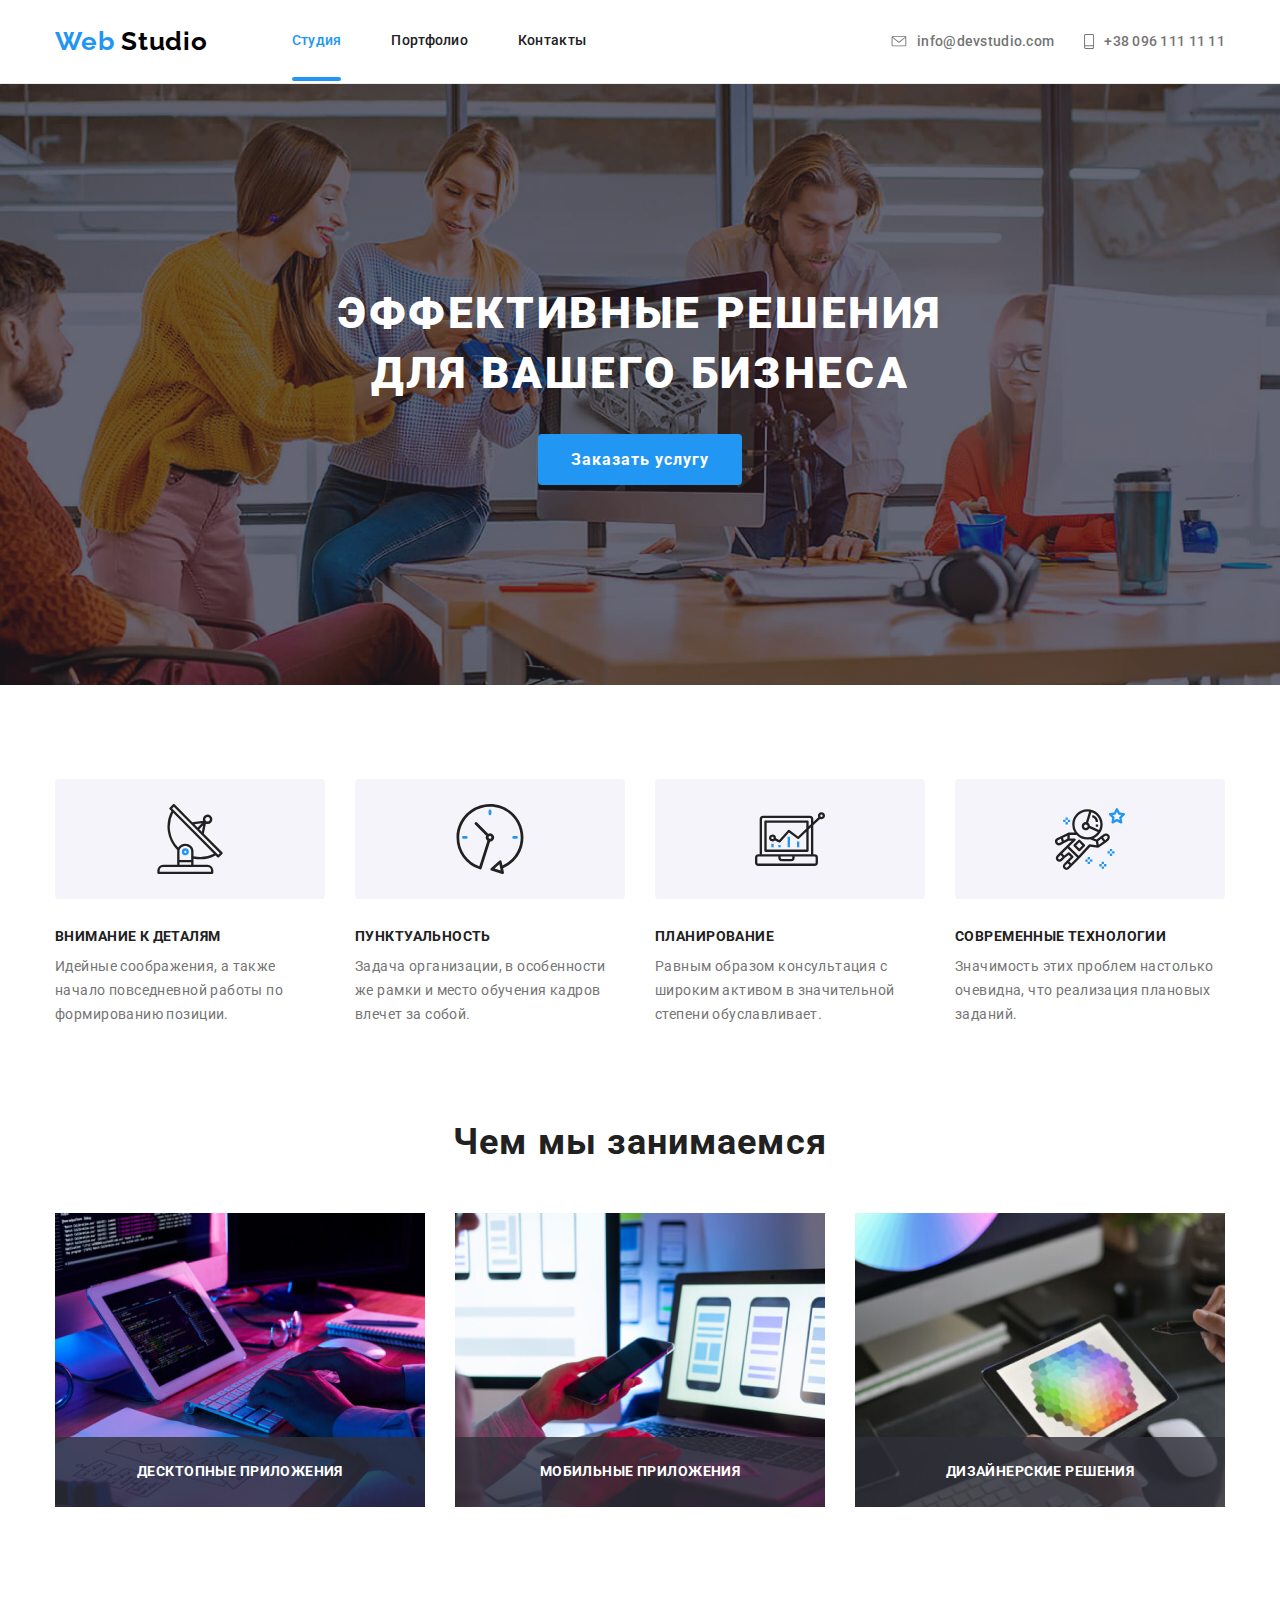
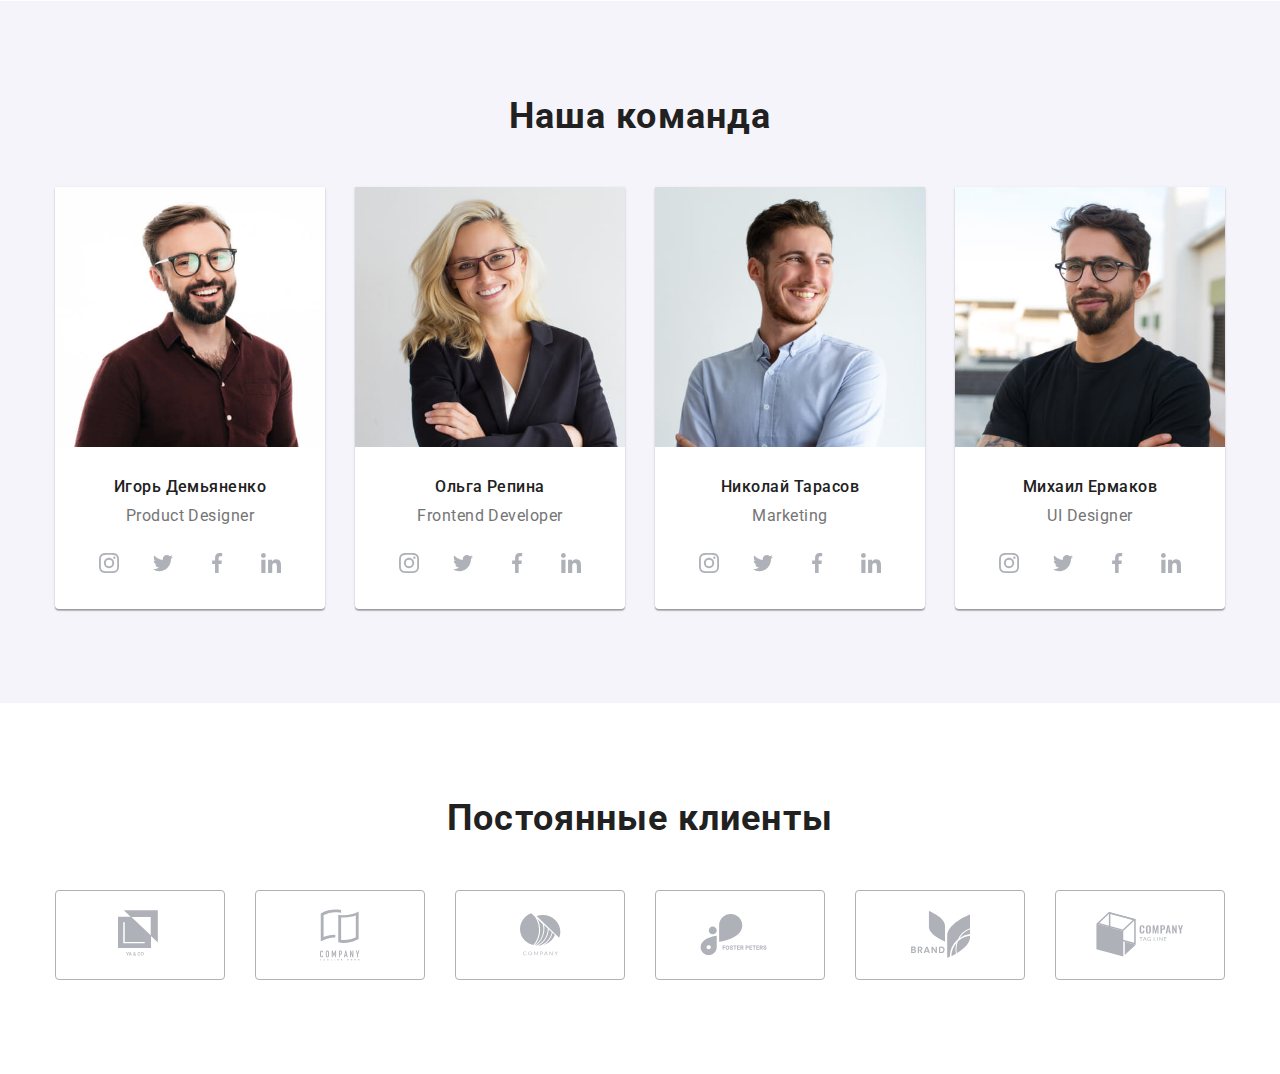
==== commit 22e1de84: "Початок роботи над секцією Клієнти" ====
--- a/index.html
+++ b/index.html
@@ -141,9 +141,10 @@
                 <h2 class="section-title">Наша команда</h2>
                 <ul class="comand-list list">
                 <li class="comand-list-item">
+                    <div class="comand-img">
                     <img class="comand-list-item-img" 
                     srcset="./images/team/team-1.jpg 1x, ./images/team/team-1.jpg 2x," 
-                    alt="парень">
+                    alt="парень"></div>
                     <div class="team-content">
                     <h3 class="team-title">Игорь Демьяненко</h3>
                     <p class="team-text">Product Designer</p>
@@ -301,7 +302,7 @@
         </section> 
 
         <!--Постоянные клиенты-->
-        <!--<section class="clients section"> 
+        <section class="clients section"> 
          <div class="container">
             <h2 class="client section-title">Постоянные клиенты</h2>
             <ul class="client-list list">
@@ -349,7 +350,7 @@
                 </li>
             </ul>
          </div>
-        </section>-->
+        </section>
     </main>
 
     <!--Футер-->
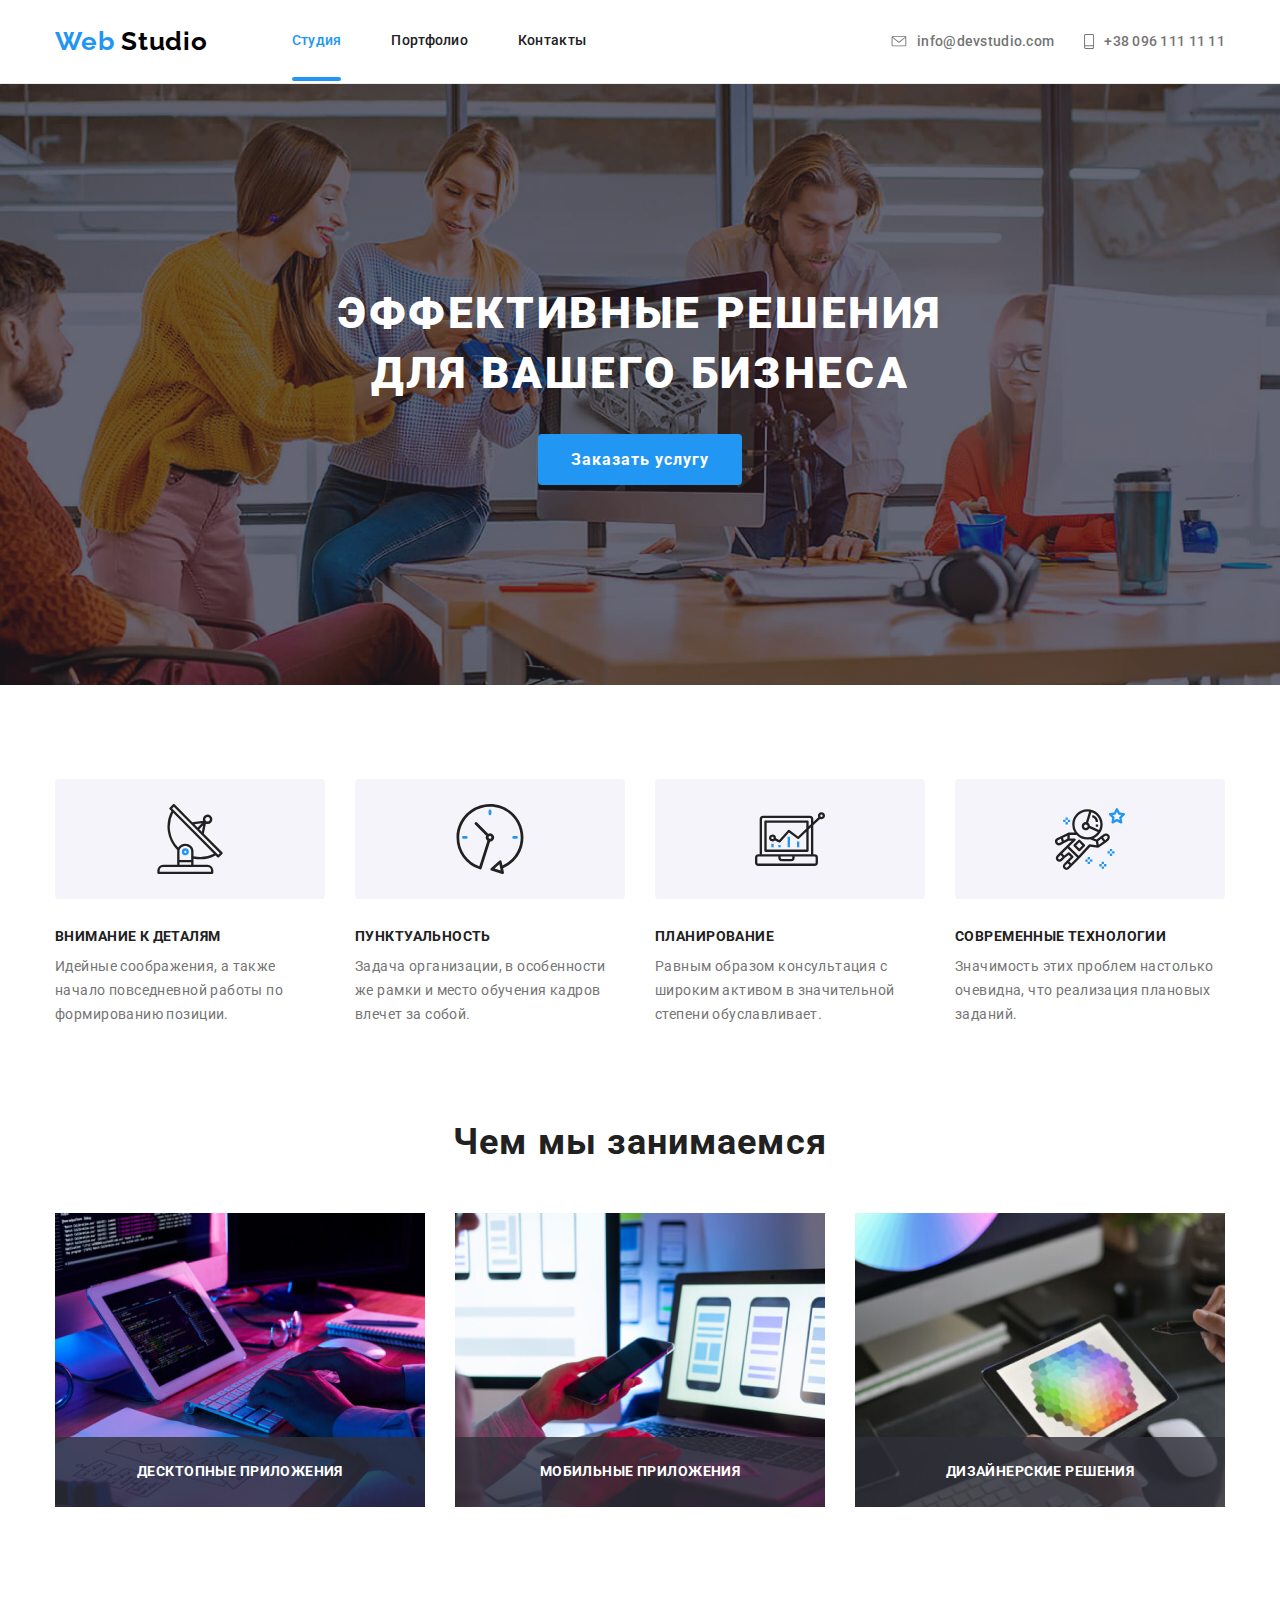
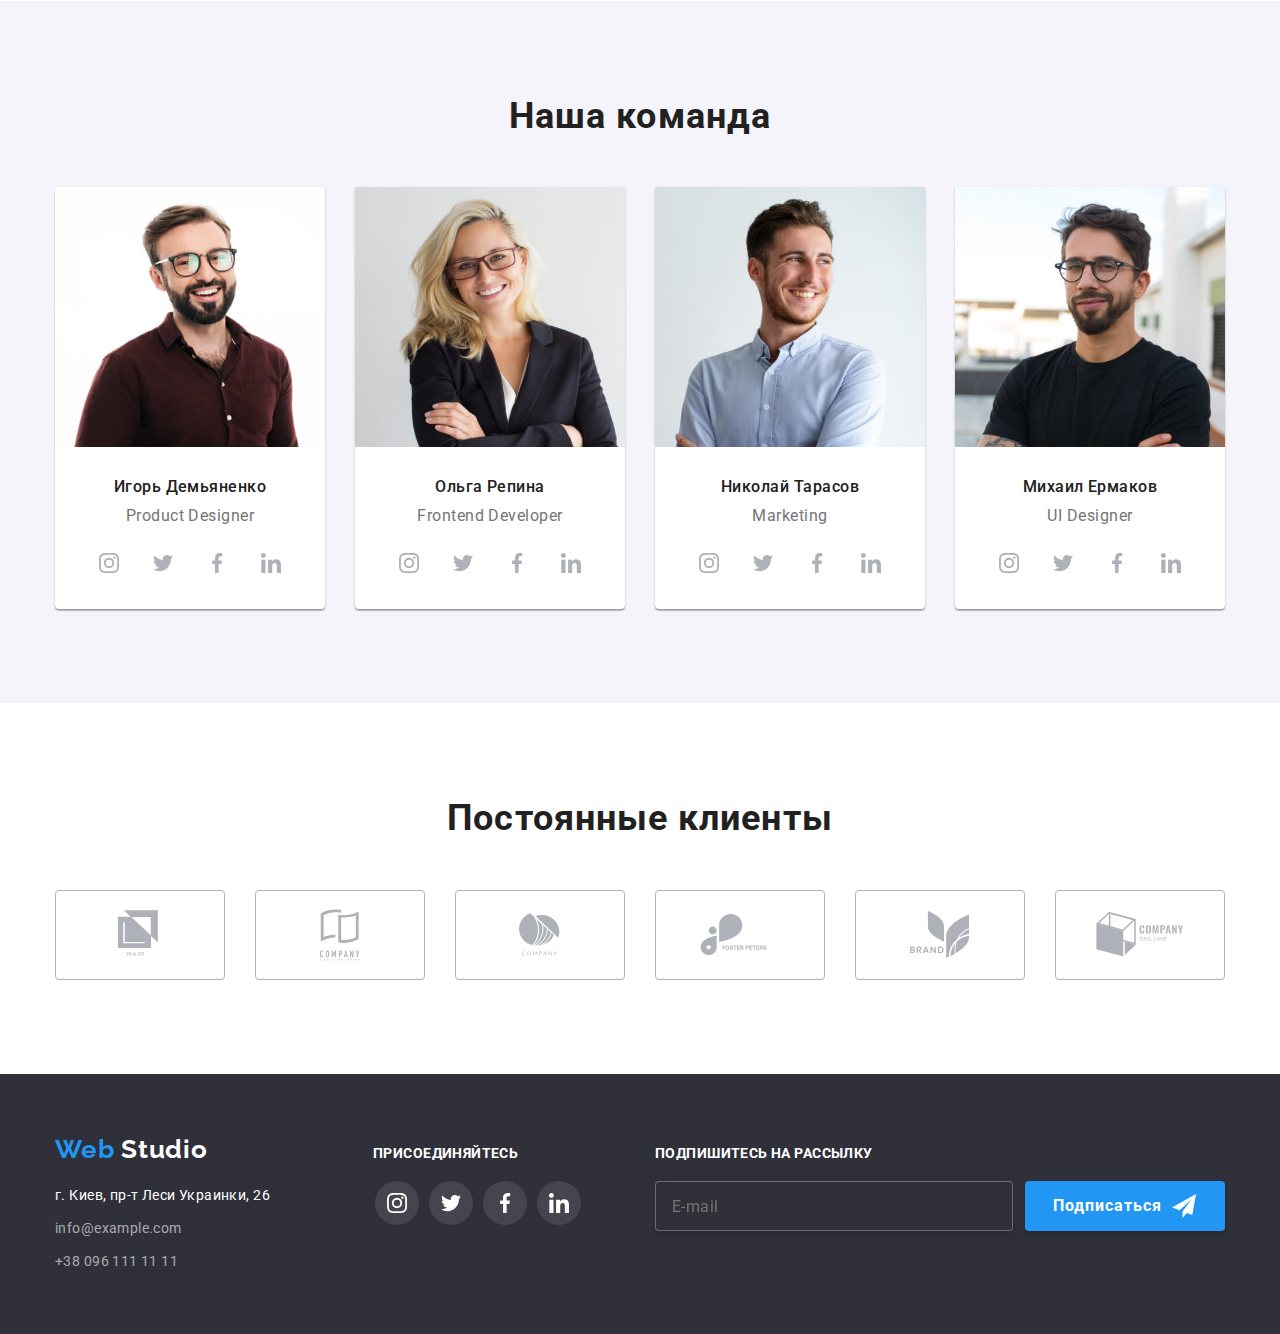
==== commit 1e0c0fe2: "Адаптивна верстка секції "Футер"" ====
--- a/index.html
+++ b/index.html
@@ -354,7 +354,7 @@
     </main>
 
     <!--Футер-->
-    <!--<footer class="footer">
+    <footer class="footer">
         <div class="footer-content container">
             <div class="footer-contenta">
                 <div class="footer-content-logo">
@@ -421,7 +421,7 @@
                </form>
             </div>
         </div>
-    </footer> -->
+    </footer> 
 
     <!--Модальное окно-->
     <div class="backdrop is-hidden" data-modal>
--- a/css/main.min.css
+++ b/css/main.min.css
@@ -1,2 +1,2 @@
-/*! normalize.css v8.0.1 | MIT License | github.com/necolas/normalize.css */html{line-height:1.15;-webkit-text-size-adjust:100%}body{margin:0}main{display:block}h1{font-size:2em;margin:0.67em 0}hr{box-sizing:content-box;height:0;overflow:visible}pre{font-family:monospace, monospace;font-size:1em}a{background-color:transparent}abbr[title]{border-bottom:none;text-decoration:underline;text-decoration:underline dotted}b,strong{font-weight:bolder}code,kbd,samp{font-family:monospace, monospace;font-size:1em}small{font-size:80%}sub,sup{font-size:75%;line-height:0;position:relative;vertical-align:baseline}sub{bottom:-0.25em}sup{top:-0.5em}img{border-style:none}button,input,optgroup,select,textarea{font-family:inherit;font-size:100%;line-height:1.15;margin:0}button,input{overflow:visible}button,select{text-transform:none}button,[type="button"],[type="reset"],[type="submit"]{-webkit-appearance:button}button::-moz-focus-inner,[type="button"]::-moz-focus-inner,[type="reset"]::-moz-focus-inner,[type="submit"]::-moz-focus-inner{border-style:none;padding:0}button:-moz-focusring,[type="button"]:-moz-focusring,[type="reset"]:-moz-focusring,[type="submit"]:-moz-focusring{outline:1px dotted ButtonText}fieldset{padding:0.35em 0.75em 0.625em}legend{box-sizing:border-box;color:inherit;display:table;max-width:100%;padding:0;white-space:normal}progress{vertical-align:baseline}textarea{overflow:auto}[type="checkbox"],[type="radio"]{box-sizing:border-box;padding:0}[type="number"]::-webkit-inner-spin-button,[type="number"]::-webkit-outer-spin-button{height:auto}[type="search"]{-webkit-appearance:textfield;outline-offset:-2px}[type="search"]::-webkit-search-decoration{-webkit-appearance:none}::-webkit-file-upload-button{-webkit-appearance:button;font:inherit}details{display:block}summary{display:list-item}template{display:none}[hidden]{display:none}.logo,.logo-web{font-family:"Raleway",sans-serif;font-style:normal;font-weight:700;font-size:24px;line-height:1.19;letter-spacing:0.03em}html{box-sizing:border-box}*,*::before,*::after{box-sizing:inherit;margin:0;padding:0}body{background-color:#fff;font-family:"Roboto",sans-serif;font-size:14px;color:#212121}h1{margin:0}img{display:block}.link{text-decoration:none;display:block}.list{list-style:none}.container{padding-left:15px;padding-right:15px}@media screen and (min-width: 480px){.container{width:480px;margin:0 auto}}@media screen and (min-width: 768px){.container{width:768px;padding-left:15px;padding-right:15px}}@media screen and (min-width: 1200px){.container{width:1200px;padding-left:15px;padding-right:15px}}.section{padding-top:60px;padding-bottom:60px}@media screen and (min-width: 1200px){.section{padding-top:94px;padding-bottom:94px}}.section-title{font-weight:700;font-size:28px;line-height:1.18;text-align:center;letter-spacing:0.03em;color:#212121;margin-bottom:30px}@media screen and (min-width: 1200px){.section-title{margin-bottom:50px;font-size:36px;line-height:1.17}}.backdrop{position:fixed;top:0;left:0;width:100%;height:100%;background-color:rgba(0,0,0,0.2)}.backdrop.is-hidden{opacity:0;pointer-events:none}.modal-form{position:absolute;top:50%;left:50%;transform:translate(-50%, -50%);height:609px;width:450px;padding:40px;background-color:#fff;box-shadow:0px 1px 3px rgba(0,0,0,0.12),0px 1px 1px rgba(0,0,0,0.14),0px 2px 1px rgba(0,0,0,0.2);border-radius:4px;transition:transform 250ms cubic-bezier(0.4, 0, 0.2, 1)}@media screen and (min-width: 1200px){.modal-form{height:581px;width:528px}}.modal-form-title{margin-bottom:30px;font-size:20px;line-height:1.5;text-align:center;letter-spacing:0.03em}@media screen and (min-width: 1200px){.modal-form-title{line-height:1.15}}.modal-form-input-wrapper{position:relative}.modal-form-input{width:448px;height:40px;padding-left:42px;border:1px solid rgba(33,33,33,0.2);border-radius:4px;cursor:pointer;margin-bottom:28px;outline:transparent;transition:border 250ms cubic-bezier(0.4, 0, 0.2, 1)}.modal-form-label{position:absolute;top:12px;left:42px;color:#757575;transition:transform 250ms cubic-bezier(0.4, 0, 0.2, 1),color 250ms cubic-bezier(0.4, 0, 0.2, 1),font-size 250ms cubic-bezier(0.4, 0, 0.2, 1),line-height 250ms cubic-bezier(0.4, 0, 0.2, 1)}.modal-form-input:focus+.modal-form-label,.modal-form-input:not(:placeholder-shown)+.modal-form-label{transform:translate(-30px, -30px);color:#2196F3;font-size:12px;line-height:1.17}.icon-form-modal{position:absolute;top:11px;left:16px;transition:fill 250ms cubic-bezier(0.4, 0, 0.2, 1)}.modal-form-input:focus ~ .icon-form-modal{fill:#2196F3}.modal-form-textarea{width:448px;height:120px;border:1px solid rgba(33,33,33,0.2);border-radius:4px;cursor:pointer;margin-bottom:20px;padding:12px 16px;outline:transparent;transition:border 250ms cubic-bezier(0.4, 0, 0.2, 1)}.modal-form-label-textarea{position:absolute;top:12px;left:16px;color:#757575;transition:transform 250ms cubic-bezier(0.4, 0, 0.2, 1),color 250ms cubic-bezier(0.4, 0, 0.2, 1),font-size 250ms cubic-bezier(0.4, 0, 0.2, 1),line-height 250ms cubic-bezier(0.4, 0, 0.2, 1)}.modal-form-textarea:focus+.modal-form-label-textarea,.modal-form-textarea:not(:placeholder-shown)+.modal-form-label-textarea{transform:translate(-5px, -30px);color:#2196F3;font-size:12px;line-height:1.17}.modal-form-input:focus,.modal-form-textarea:focus{border:1px solid #2196F3}.modal-close{display:flex;justify-content:center;align-items:center;position:absolute;top:8px;right:8px;width:30px;height:30px;border:1px solid rgba(0,0,0,0.1);background:#ffffff;border-radius:50%;cursor:pointer}.modal-close:hover .icon-but-close{fill:#2196F3;transition:fill 250ms cubic-bezier(0.4, 0, 0.2, 1)}.modal-form-option-label{display:flex;align-items:center;margin-bottom:30px;padding-left:11px}.modal-form-option-span{font-size:14px;color:#757575;line-height:1.71;letter-spacing:0.03em}.modal-form-option-span a{color:#2196F3}.modal-form-checbox{position:absolute;width:1px;height:1px;margin:-1px;border:0;padding:0;clip:rect(0 0 0 0);overflow:hidden}.checkbox{display:flex}.modal-form-custom-checkbox{display:inline-block;width:15px;height:15px;margin-right:8px;border:2px solid #212121;border-radius:2px}.modal-form-checbox:checked+.modal-form-custom-checkbox{background-color:#2196F3;border-color:#2196F3;background-image:url("../images/vector.svg")}.form-button{display:flex;align-items:center;width:200px;height:50px;padding:10px 55px;margin-left:auto;margin-right:auto;background-color:#2196F3;font-weight:700;font-size:16px;line-height:1.87;letter-spacing:0.06em;color:#fff;box-shadow:0px 4px 4px rgba(0,0,0,0.15);border:transparent;border-radius:4px;cursor:pointer}.header{border-bottom:1px solid #ECECEC;position:relative}.header .container{display:flex;align-items:center;justify-content:space-between}@media screen and (max-width: 767px){.header{padding-top:10px;padding-bottom:10px;max-width:480px;margin:0 auto}.menu-btn{position:relative;width:40px;height:40px;background-color:transparent;border:none;z-index:100;cursor:pointer}.menu-btn.is-open .icon-close{display:block}.menu-btn.is-open .icon-menu{display:none}.menu-btn:hover,.menu-btn:focus{fill:#2196F3}.icon-close{display:none}.menu-wrapper{display:none;position:absolute;top:100%;width:100%;left:0;padding-top:60px;padding-bottom:60px;text-align:center;background-color:#fff}.menu-wrapper.is-open{display:block}.logo{padding-top:6px;padding-bottom:6px}.navigation-list{display:flex;flex-direction:column;align-items:center;margin-bottom:60px}.navigation-list-item:not(:last-child){margin-bottom:40px}.navigation-list-link{display:inline-block;justify-content:center;align-items:center;font-size:18px;line-height:1.17;padding-bottom:8px}.address-list{display:flex;flex-direction:column;align-items:center}.address-list-item-link{font-size:18px;line-height:1.17}.address-list-item:not(:last-child){margin-bottom:16px}}@media screen and (min-width: 768px){.menu-btn{display:none}.menu-wrapper{display:flex}.logo{padding-top:26px;padding-bottom:26px}.navigation-list{display:flex}.navigation-list-item:not(:last-child){margin-right:50px}.navigation-list-link{padding-top:32px;padding-bottom:32px;align-items:center;font-size:14px;line-height:1.14}.header-address{padding-top:21px;padding-bottom:18px;margin-left:84px}.address-list-item-link{font-size:12px;line-height:1.17}.address-list-item:not(:last-child){margin-bottom:10px}}@media screen and (min-width: 1200px){.logo{padding-top:26px;padding-bottom:26px;font-size:26px}.logo-web{font-size:26px}.header-address{padding-top:32px;padding-bottom:32px;margin-left:0}.menu-wrapper{display:flex;align-items:center;justify-content:space-between}.navigation{margin-right:305px}.address-list{display:flex}.address-list-item-link{font-size:14px;line-height:1.17}.address-list-item:not(:last-child){margin-right:30px;margin-bottom:0}}.logo{color:#000000}.logo-web{color:#2196F3}.navigation-list-link{display:inline-block;align-items:center;font-style:normal;font-weight:500;letter-spacing:0.02em;color:#212121;transition:color 250ms cubic-bezier(0.4, 0, 0.2, 1)}.navigation-list-link:hover,.navigation-list-link:focus{color:#2196F3;fill:#2196F3}.current{position:relative;color:#2196F3}.current::after{position:absolute;display:inline-block;bottom:0;left:0;content:"";width:100%;height:4px;background-color:#2196F3;border-radius:2px}.address-list{align-items:center;font-style:normal;font-weight:500;line-height:1.14;letter-spacing:0.02em}.address-list-item-link{display:flex;align-items:center;color:#757575;transition:color 250ms cubic-bezier(0.4, 0, 0.2, 1)}.address-list-item-link:hover,.address-list-item-link:focus{color:#2196F3;fill:#2196F3}.address-list-item-link:hover .icon-envelope-header,.address-list-item-link:focus .icon-envelope-header,.address-list-item-link:hover .icon-vector-header,.address-list-item-link:focus .icon-vector-header{color:#2196F3;fill:#2196F3}.icon-envelope-header{margin-right:10px;fill:#757575}.icon-vector-header{margin-right:10px;fill:#757575}.hero{margin:0 auto;padding-top:118px;padding-bottom:118px;text-align:center;background-repeat:no-repeat;background-position:center;background-size:cover}@media screen and (max-width: 767px){.hero{max-width:480px;background-image:linear-gradient(to right, rgba(47,48,58,0.4), rgba(47,48,58,0.4)),url("../images/header/header-mob.jpg")}}@media screen and (min-device-pixel-ratio: 2), screen and (min-resolution: 192dpi), screen and (min-resolution: 2dppx), screen and (min-width: 320px){.hero{background-image:linear-gradient(to right, rgba(47,48,58,0.4), rgba(47,48,58,0.4)),url("../images/header/header-mob@2x.jpg")}}@media screen and (min-width: 768px){.hero{width:768px;background-image:linear-gradient(to right, rgba(47,48,58,0.4), rgba(47,48,58,0.4)),url("../images/header/header-tablet.jpg")}}@media screen and (min-device-pixel-ratio: 2), screen and (min-resolution: 192dpi), screen and (min-resolution: 2dppx), screen and (min-width: 768px){.hero{background-image:linear-gradient(to right, rgba(47,48,58,0.4), rgba(47,48,58,0.4)),url("../images/header/header-tablet@2x.jpg")}}@media screen and (min-width: 1200px){.hero{max-width:1600px;width:100%;padding-top:200px;padding-bottom:200px;background-image:linear-gradient(to right, rgba(47,48,58,0.4), rgba(47,48,58,0.4)),url("../images/header/header-desktop.jpg")}}@media screen and (min-device-pixel-ratio: 2), screen and (min-resolution: 192dpi), screen and (min-resolution: 2dppx), screen and (min-width: 1200px){.hero{background-image:linear-gradient(to right, rgba(47,48,58,0.4), rgba(47,48,58,0.4)),url("../images/header/header-desktop@2x.jpg")}}.hero-title{margin-bottom:30px;margin-left:auto;margin-right:auto;font-style:normal;font-weight:900;font-size:26px;line-height:1.62;text-align:center;letter-spacing:0.06em;text-transform:uppercase;color:#fff}@media screen and (min-width: 1200px){.hero-title{width:696px;font-size:44px;line-height:1.36}}.hero-button{display:block;margin-left:auto;margin-right:auto;padding:10px 32px;cursor:pointer;font-weight:700;font-size:16px;line-height:1.86;align-items:center;text-align:center;letter-spacing:0.06em;color:#fff;background-color:#2196F3;border-radius:4px;border:1px solid transparent}.us-list{display:flex;flex-wrap:wrap}@media screen and (min-width: 1200px){.us-list{display:flex;justify-content:space-between}}@media screen and (min-width: 1200px){.us-list-item{width:calc((100% - 90px) / 4)}.us-list-item:not(:last-child){margin-right:30px}}@media screen and (max-width: 767px){.us-list-item:not(:last-child){margin-bottom:30px}}@media screen and (min-width: 768px) and (max-width: 1199px){.us-list-item{width:calc((100% - 30px) / 2)}.us-list-item:not(:nth-last-child(-n+2)){margin-bottom:30px}.us-list-item:not(:nth-child(2n)){margin-right:30px}}.us-list-icon{display:flex;height:120px;border-radius:4px;justify-content:center;align-items:center;background-color:#F5F4FA;margin-bottom:30px}.us-list-icon-svg{width:70px;height:70px}.description{font-weight:700;font-size:14px;line-height:1.14;letter-spacing:0.03em;text-transform:uppercase;color:#212121;margin-bottom:10px}@media screen and (max-width: 767px){.description{text-align:center}}.text{font-weight:400;font-size:14px;line-height:1.71;letter-spacing:0.03em;color:#757575}@media screen and (max-width: 1199px){.what{display:none}}.what{padding-bottom:94px}.we-do{display:flex;justify-content:space-between}.we-title{position:relative}.we-title:not(:last-child){margin-right:30px;position:relative}.text-title{font-weight:700;font-size:14px;line-height:1.14;text-align:center;letter-spacing:0.03em;text-transform:uppercase;color:#fff;background-color:rgba(47,48,58,0.8);padding-top:27px;padding-bottom:27px;position:absolute;bottom:0;left:0;width:100%}.comand{background:#F5F4FA}@media screen and (min-width: 768px){.comand-list{display:flex;align-items:initial;justify-content:space-between;flex-wrap:wrap}}.comand-list-item{background-color:#fff;box-shadow:0px 2px 1px rgba(0,0,0,0.2),0px 1px 1px rgba(0,0,0,0.14),0px 1px 3px rgba(0,0,0,0.12);border-radius:0px 0px 4px 4px}@media screen and (min-width: 768px){.comand-list-item{width:calc((100% - 30px) / 2)}}@media screen and (min-width: 1200px){.comand-list-item{width:calc((100% - 90px) / 4)}}@media screen and (max-width: 767px){.comand-list-item:not(:last-child){margin-bottom:30px}}@media screen and (min-width: 768px) and (max-width: 1199px){.comand-list-item:not(:nth-last-child(-n+2)){margin-bottom:30px}}@media screen and (min-width: 480px){.comand-list-item-img{width:450px;height:460px}}@media screen and (min-width: 768px){.comand-list-item-img{width:354px;height:374px}}@media screen and (min-width: 1200px){.comand-list-item-img{width:270px;height:260px}}.team-title{font-weight:500;font-size:16px;line-height:1.19;text-align:center;letter-spacing:0.03em;color:#212121;margin-bottom:10px}.team-text{font-weight:400;font-size:16px;line-height:1.19;text-align:center;letter-spacing:0.03em;color:#757575;margin-bottom:16px}.team-content{padding-top:30px;padding-bottom:24px;padding-left:15px;padding-right:15px}.social{display:flex;justify-content:space-between;max-width:206px;margin-left:auto;margin-right:auto}.social-list-item:not(:last-child){margin-right:10px}.social-list-item-link{display:flex;justify-content:center;align-items:center;width:44px;height:44px;border-radius:50%;background-color:#fff;background-position:center;background-repeat:no-repeat;transition:background-color 250ms cubic-bezier(0.4, 0, 0.2, 1)}.social-list-item-link:hover,.social-list-item-link:focus{background-color:#2196F3}.icon-social-list-item{width:20px;height:20px;fill:#afb1b8;transition:fill 250ms cubic-bezier(0.4, 0, 0.2, 1)}.icon-social-list-link:hover,.icon-social-list-link:focus{background-color:#2196F3}.social-list-item-link:hover .icon-social-list-item{fill:#fff}.client-list{display:flex;justify-content:space-between}.client-list-item:not(:last-child){margin-right:30px}.client-link{display:flex;width:170px;height:90px;border:1px solid #afb1b8;border-radius:4px;justify-content:center;align-items:center;fill:#afb1b8;transition:fill 250ms cubic-bezier(0.4, 0, 0.2, 1),border-color 250ms cubic-bezier(0.4, 0, 0.2, 1)}.client-link:hover{border-color:#2196F3;fill:#2196F3}.footer{background:#2F303A;height:252px}.footer .logo{color:#fff;width:153px;margin-bottom:20px}.footer .address-list-item:not(:last-child){margin-bottom:9px}.footer-content{display:flex}.footer-contenta{padding-top:60px;padding-bottom:60px;margin-right:69px}.footer-text-social{padding-top:72px;padding-bottom:100px}.footer-list-link{font-style:normal;font-weight:400;font-size:14px;line-height:1.71;letter-spacing:0.03em;color:#fff}.footer-list-linkm{font-style:normal;font-weight:400;font-size:14px;line-height:1.71;letter-spacing:0.03em;color:rgba(255,255,255,0.6)}.footer-text{font-weight:700;font-size:14px;line-height:1.14;letter-spacing:0.03em;text-transform:uppercase;color:#fff;margin-bottom:20px}.footer-social{display:flex;justify-content:space-between;max-width:206px;margin-left:auto;margin-right:auto}.footer-social-list:not(:last-child){margin-right:10px}.icon-social-list-link{display:flex;justify-content:center;align-items:center;width:44px;height:44px;border-radius:50%;background-color:rgba(255,255,255,0.1);background-position:center;background-repeat:no-repeat}.icon-social-list-footer{width:20px;height:20px;fill:#fff}.podpiska{padding-top:72px;padding-bottom:94px}.footer-podpiska-form{display:flex}.footer-text-social{margin-right:94px}.input-email{width:358px;height:50px;margin-right:12px;padding-left:16px;font-size:16px;line-height:1.25;letter-spacing:0.03em;color:rgba(255,255,255,0.6);background:#2F303A;border:1px solid rgba(255,255,255,0.3);filter:drop-shadow(0px 4px 4px rgba(0,0,0,0.15));border-radius:4px}.icon-subscribe-button-footer{width:24px;height:24px;margin-left:10px;fill:#fff}.subscribe-button{display:flex;align-items:center;width:200px;height:50px;padding-left:29px;padding-right:28px;padding-top:10px;padding-bottom:10px;font-family:"Roboto",sans-serif;font-weight:700;font-size:16px;line-height:1.88;letter-spacing:0.06em;cursor:pointer;color:#fff;background-color:#2196F3;box-shadow:0px 4px 4px rgba(0,0,0,0.15);border-radius:4px;border:none}.button-list{display:flex;justify-content:center;padding-bottom:50px;padding-top:94px}.button-filtr{font-weight:500;font-size:16px;line-height:1.63;text-align:center;letter-spacing:0.03em;color:#212121;padding:6px 22px;background:#F5F4FA;border-radius:4px;border:1px solid transparent;cursor:pointer;transition:background-color 250ms cubic-bezier(0.4, 0, 0.2, 1),color 250ms cubic-bezier(0.4, 0, 0.2, 1),box-shadow 250ms cubic-bezier(0.4, 0, 0.2, 1)}.button-filtr:hover,.button-filtr:focus{color:#fff;background-color:#2196F3;box-shadow:0px 3px 1px rgba(0,0,0,0.1),0px 1px 2px rgba(0,0,0,0.08),0px 2px 2px rgba(0,0,0,0.12)}.button-list-item:not(:last-child){margin-right:8px}.portfolio-title{font-weight:700;font-size:18px;line-height:2;letter-spacing:0.06em;color:#212121}.portfolio-description{font-weight:400;font-size:16px;line-height:1.86;letter-spacing:0.03em;color:#757575}.portfolio-galery{display:flex;flex-wrap:wrap}.portfolio-galery-list{width:calc((100% - 60px) / 3);margin-right:30px;margin-bottom:30px;background:#fff;box-sizing:border-box;transition:box-shadow 250ms cubic-bezier(0.4, 0, 0.2, 1)}.portfolio-galery-list:nth-child(3n){margin-right:0}.portfolio-galery-list:nth-last-child(-n+3){margin-bottom:0}.portfolio-galery-list:hover,.portfolio-galery-list:focus{box-shadow:1px 4px 6px rgba(0,0,0,0.16),0px 4px 4px rgba(0,0,0,0.06),0px 1px 1px rgba(0,0,0,0.12)}.galery{padding-bottom:94px}.galery-img{display:block;max-width:100%;height:auto}.overlay-portfolio-text{font-weight:400;font-size:18px;line-height:1.56;letter-spacing:0.03em;color:#fff;background:rgba(33,150,243,0.9);padding:63px 24px;position:absolute;top:0;right:0;width:100%;height:100%;transform:translateY(100%);transition:transform 250ms cubic-bezier(0.4, 0, 0.2, 1)}.portfolio-galery-img{position:relative;overflow:hidden}.portfolio-galery-list:hover .overlay-portfolio-text{transform:translateY(0)}.portfolio-title{margin-bottom:4px}.portfolio-title-text{padding:20px 24px;border-right:1px solid #eeeeee;border-left:1px solid #eeeeee;border-bottom:1px solid #eeeeee}
+/*! normalize.css v8.0.1 | MIT License | github.com/necolas/normalize.css */html{line-height:1.15;-webkit-text-size-adjust:100%}body{margin:0}main{display:block}h1{font-size:2em;margin:0.67em 0}hr{box-sizing:content-box;height:0;overflow:visible}pre{font-family:monospace, monospace;font-size:1em}a{background-color:transparent}abbr[title]{border-bottom:none;text-decoration:underline;text-decoration:underline dotted}b,strong{font-weight:bolder}code,kbd,samp{font-family:monospace, monospace;font-size:1em}small{font-size:80%}sub,sup{font-size:75%;line-height:0;position:relative;vertical-align:baseline}sub{bottom:-0.25em}sup{top:-0.5em}img{border-style:none}button,input,optgroup,select,textarea{font-family:inherit;font-size:100%;line-height:1.15;margin:0}button,input{overflow:visible}button,select{text-transform:none}button,[type="button"],[type="reset"],[type="submit"]{-webkit-appearance:button}button::-moz-focus-inner,[type="button"]::-moz-focus-inner,[type="reset"]::-moz-focus-inner,[type="submit"]::-moz-focus-inner{border-style:none;padding:0}button:-moz-focusring,[type="button"]:-moz-focusring,[type="reset"]:-moz-focusring,[type="submit"]:-moz-focusring{outline:1px dotted ButtonText}fieldset{padding:0.35em 0.75em 0.625em}legend{box-sizing:border-box;color:inherit;display:table;max-width:100%;padding:0;white-space:normal}progress{vertical-align:baseline}textarea{overflow:auto}[type="checkbox"],[type="radio"]{box-sizing:border-box;padding:0}[type="number"]::-webkit-inner-spin-button,[type="number"]::-webkit-outer-spin-button{height:auto}[type="search"]{-webkit-appearance:textfield;outline-offset:-2px}[type="search"]::-webkit-search-decoration{-webkit-appearance:none}::-webkit-file-upload-button{-webkit-appearance:button;font:inherit}details{display:block}summary{display:list-item}template{display:none}[hidden]{display:none}.logo,.logo-web{font-family:"Raleway",sans-serif;font-style:normal;font-weight:700;font-size:24px;line-height:1.19;letter-spacing:0.03em}.footer-list-link,.footer-list-linkm{font-style:normal;font-weight:400;font-size:14px;line-height:1.71;letter-spacing:0.03em}html{box-sizing:border-box}*,*::before,*::after{box-sizing:inherit;margin:0;padding:0}body{background-color:#fff;font-family:"Roboto",sans-serif;font-size:14px;color:#212121}h1{margin:0}img{display:block}.link{text-decoration:none;display:block}.list{list-style:none}.container{padding-left:15px;padding-right:15px}@media screen and (min-width: 480px){.container{width:480px;margin:0 auto}}@media screen and (min-width: 768px){.container{width:768px;padding-left:15px;padding-right:15px}}@media screen and (min-width: 1200px){.container{width:1200px;padding-left:15px;padding-right:15px}}.section{padding-top:60px;padding-bottom:60px}@media screen and (min-width: 1200px){.section{padding-top:94px;padding-bottom:94px}}.section-title{font-weight:700;font-size:28px;line-height:1.18;text-align:center;letter-spacing:0.03em;color:#212121;margin-bottom:30px}@media screen and (min-width: 1200px){.section-title{margin-bottom:50px;font-size:36px;line-height:1.17}}.social{display:flex;justify-content:space-between;max-width:206px;margin-left:auto;margin-right:auto}.social-list-item:not(:last-child){margin-right:10px}.social-list-item-link{display:flex;justify-content:center;align-items:center;width:44px;height:44px;border-radius:50%;background-color:#fff;background-position:center;background-repeat:no-repeat;transition:background-color 250ms cubic-bezier(0.4, 0, 0.2, 1)}.social-list-item-link:hover,.social-list-item-link:focus{background-color:#2196F3}.icon-social-list-item{width:20px;height:20px;fill:#afb1b8;transition:fill 250ms cubic-bezier(0.4, 0, 0.2, 1)}.icon-social-list-link:hover,.icon-social-list-link:focus{background-color:#2196F3}.social-list-item-link:hover .icon-social-list-item{fill:#fff}.backdrop{position:fixed;top:0;left:0;width:100%;height:100%;background-color:rgba(0,0,0,0.2)}.backdrop.is-hidden{opacity:0;pointer-events:none}.modal-form{position:absolute;top:50%;left:50%;transform:translate(-50%, -50%);height:609px;width:450px;padding:40px;background-color:#fff;box-shadow:0px 1px 3px rgba(0,0,0,0.12),0px 1px 1px rgba(0,0,0,0.14),0px 2px 1px rgba(0,0,0,0.2);border-radius:4px;transition:transform 250ms cubic-bezier(0.4, 0, 0.2, 1)}@media screen and (min-width: 1200px){.modal-form{height:581px;width:528px}}.modal-form-title{margin-bottom:30px;font-size:20px;line-height:1.5;text-align:center;letter-spacing:0.03em}@media screen and (min-width: 1200px){.modal-form-title{line-height:1.15}}.modal-form-input-wrapper{position:relative}.modal-form-input{width:448px;height:40px;padding-left:42px;border:1px solid rgba(33,33,33,0.2);border-radius:4px;cursor:pointer;margin-bottom:28px;outline:transparent;transition:border 250ms cubic-bezier(0.4, 0, 0.2, 1)}.modal-form-label{position:absolute;top:12px;left:42px;color:#757575;transition:transform 250ms cubic-bezier(0.4, 0, 0.2, 1),color 250ms cubic-bezier(0.4, 0, 0.2, 1),font-size 250ms cubic-bezier(0.4, 0, 0.2, 1),line-height 250ms cubic-bezier(0.4, 0, 0.2, 1)}.modal-form-input:focus+.modal-form-label,.modal-form-input:not(:placeholder-shown)+.modal-form-label{transform:translate(-30px, -30px);color:#2196F3;font-size:12px;line-height:1.17}.icon-form-modal{position:absolute;top:11px;left:16px;transition:fill 250ms cubic-bezier(0.4, 0, 0.2, 1)}.modal-form-input:focus ~ .icon-form-modal{fill:#2196F3}.modal-form-textarea{width:448px;height:120px;border:1px solid rgba(33,33,33,0.2);border-radius:4px;cursor:pointer;margin-bottom:20px;padding:12px 16px;outline:transparent;transition:border 250ms cubic-bezier(0.4, 0, 0.2, 1)}.modal-form-label-textarea{position:absolute;top:12px;left:16px;color:#757575;transition:transform 250ms cubic-bezier(0.4, 0, 0.2, 1),color 250ms cubic-bezier(0.4, 0, 0.2, 1),font-size 250ms cubic-bezier(0.4, 0, 0.2, 1),line-height 250ms cubic-bezier(0.4, 0, 0.2, 1)}.modal-form-textarea:focus+.modal-form-label-textarea,.modal-form-textarea:not(:placeholder-shown)+.modal-form-label-textarea{transform:translate(-5px, -30px);color:#2196F3;font-size:12px;line-height:1.17}.modal-form-input:focus,.modal-form-textarea:focus{border:1px solid #2196F3}.modal-close{display:flex;justify-content:center;align-items:center;position:absolute;top:8px;right:8px;width:30px;height:30px;border:1px solid rgba(0,0,0,0.1);background:#ffffff;border-radius:50%;cursor:pointer}.modal-close:hover .icon-but-close{fill:#2196F3;transition:fill 250ms cubic-bezier(0.4, 0, 0.2, 1)}.modal-form-option-label{display:flex;align-items:center;margin-bottom:30px;padding-left:11px}.modal-form-option-span{font-size:14px;color:#757575;line-height:1.71;letter-spacing:0.03em}.modal-form-option-span a{color:#2196F3}.modal-form-checbox{position:absolute;width:1px;height:1px;margin:-1px;border:0;padding:0;clip:rect(0 0 0 0);overflow:hidden}.checkbox{display:flex}.modal-form-custom-checkbox{display:inline-block;width:15px;height:15px;margin-right:8px;border:2px solid #212121;border-radius:2px}.modal-form-checbox:checked+.modal-form-custom-checkbox{background-color:#2196F3;border-color:#2196F3;background-image:url("../images/vector.svg")}.form-button{display:flex;align-items:center;width:200px;height:50px;padding:10px 55px;margin-left:auto;margin-right:auto;background-color:#2196F3;font-weight:700;font-size:16px;line-height:1.87;letter-spacing:0.06em;color:#fff;box-shadow:0px 4px 4px rgba(0,0,0,0.15);border:transparent;border-radius:4px;cursor:pointer}@media screen and (min-width: 1200px){.footer-podpiska-form{display:flex}}.input-email{height:50px;padding-left:16px;padding-right:16px;width:100%;font-size:16px;line-height:1.25;letter-spacing:0.03em;color:rgba(255,255,255,0.6);background:#2F303A;border:1px solid rgba(255,255,255,0.3);filter:drop-shadow(0px 4px 4px rgba(0,0,0,0.15));border-radius:4px}@media screen and (min-width: 768px){.input-email{width:450px;margin-left:calc((100% - 450px) / 2)}}@media screen and (min-width: 1200px){.input-email{width:358px;margin-left:0;margin-right:12px}}@media screen and (max-width: 1199px){.input-email{margin-bottom:20px}}.icon-subscribe-button-footer{width:24px;height:24px;margin-left:10px;fill:#fff}.subscribe-button{display:flex;align-items:center;width:200px;height:50px;padding:10px 28px;font-family:"Roboto",sans-serif;font-weight:700;font-size:16px;line-height:1.88;letter-spacing:0.06em;cursor:pointer;color:#fff;background-color:#2196F3;box-shadow:0px 4px 4px rgba(0,0,0,0.15);border-radius:4px;border:none}@media screen and (max-width: 1199px){.subscribe-button{margin-left:calc((100% - 200px) / 2)}}.header{border-bottom:1px solid #ECECEC;position:relative}.header .container{display:flex;align-items:center;justify-content:space-between}@media screen and (max-width: 767px){.header{padding-top:10px;padding-bottom:10px;max-width:480px;margin:0 auto}.menu-btn{position:relative;width:40px;height:40px;background-color:transparent;border:none;z-index:100;cursor:pointer}.menu-btn.is-open .icon-close{display:block}.menu-btn.is-open .icon-menu{display:none}.menu-btn:hover,.menu-btn:focus{fill:#2196F3}.icon-close{display:none}.menu-wrapper{display:none;position:absolute;top:100%;width:100%;left:0;padding-top:60px;padding-bottom:60px;text-align:center;background-color:#fff}.menu-wrapper.is-open{display:block}.logo{padding-top:6px;padding-bottom:6px}.navigation-list{display:flex;flex-direction:column;align-items:center;margin-bottom:60px}.navigation-list-item:not(:last-child){margin-bottom:40px}.navigation-list-link{display:inline-block;justify-content:center;align-items:center;font-size:18px;line-height:1.17;padding-bottom:8px}.address-list{display:flex;flex-direction:column;align-items:center}.address-list-item-link{font-size:18px;line-height:1.17}.address-list-item:not(:last-child){margin-bottom:16px}}@media screen and (min-width: 768px){.menu-btn{display:none}.menu-wrapper{display:flex}.logo{padding-top:26px;padding-bottom:26px}.navigation-list{display:flex}.navigation-list-item:not(:last-child){margin-right:50px}.navigation-list-link{padding-top:32px;padding-bottom:32px;align-items:center;font-size:14px;line-height:1.14}.header-address{padding-top:21px;padding-bottom:18px;margin-left:84px}.address-list-item-link{font-size:12px;line-height:1.17}.address-list-item:not(:last-child){margin-bottom:10px}}@media screen and (min-width: 1200px){.logo{padding-top:26px;padding-bottom:26px;font-size:26px}.logo-web{font-size:26px}.header-address{padding-top:32px;padding-bottom:32px;margin-left:0}.menu-wrapper{display:flex;align-items:center;justify-content:space-between}.navigation{margin-right:305px}.header .address-list{display:flex}.address-list-item-link{font-size:14px;line-height:1.17}.address-list-item:not(:last-child){margin-right:30px;margin-bottom:0}}.logo{color:#000000}.logo-web{color:#2196F3}.navigation-list-link{display:inline-block;align-items:center;font-style:normal;font-weight:500;letter-spacing:0.02em;color:#212121;transition:color 250ms cubic-bezier(0.4, 0, 0.2, 1)}.navigation-list-link:hover,.navigation-list-link:focus{color:#2196F3;fill:#2196F3}.current{position:relative;color:#2196F3}.current::after{position:absolute;display:inline-block;bottom:0;left:0;content:"";width:100%;height:4px;background-color:#2196F3;border-radius:2px}.address-list{align-items:center;font-style:normal;font-weight:500;line-height:1.14;letter-spacing:0.02em}.address-list-item-link{display:flex;align-items:center;color:#757575;transition:color 250ms cubic-bezier(0.4, 0, 0.2, 1)}.address-list-item-link:hover,.address-list-item-link:focus{color:#2196F3;fill:#2196F3}.address-list-item-link:hover .icon-envelope-header,.address-list-item-link:focus .icon-envelope-header,.address-list-item-link:hover .icon-vector-header,.address-list-item-link:focus .icon-vector-header{color:#2196F3;fill:#2196F3}.icon-envelope-header{margin-right:10px;fill:#757575}.icon-vector-header{margin-right:10px;fill:#757575}.hero{margin:0 auto;padding-top:118px;padding-bottom:118px;text-align:center;background-repeat:no-repeat;background-position:center;background-size:cover}@media screen and (max-width: 767px){.hero{max-width:480px;background-image:linear-gradient(to right, rgba(47,48,58,0.4), rgba(47,48,58,0.4)),url("../images/header/header-mob.jpg")}}@media screen and (min-device-pixel-ratio: 2), screen and (min-resolution: 192dpi), screen and (min-resolution: 2dppx), screen and (min-width: 320px){.hero{background-image:linear-gradient(to right, rgba(47,48,58,0.4), rgba(47,48,58,0.4)),url("../images/header/header-mob@2x.jpg")}}@media screen and (min-width: 768px){.hero{width:768px;background-image:linear-gradient(to right, rgba(47,48,58,0.4), rgba(47,48,58,0.4)),url("../images/header/header-tablet.jpg")}}@media screen and (min-device-pixel-ratio: 2), screen and (min-resolution: 192dpi), screen and (min-resolution: 2dppx), screen and (min-width: 768px){.hero{background-image:linear-gradient(to right, rgba(47,48,58,0.4), rgba(47,48,58,0.4)),url("../images/header/header-tablet@2x.jpg")}}@media screen and (min-width: 1200px){.hero{max-width:1600px;width:100%;padding-top:200px;padding-bottom:200px;background-image:linear-gradient(to right, rgba(47,48,58,0.4), rgba(47,48,58,0.4)),url("../images/header/header-desktop.jpg")}}@media screen and (min-device-pixel-ratio: 2), screen and (min-resolution: 192dpi), screen and (min-resolution: 2dppx), screen and (min-width: 1200px){.hero{background-image:linear-gradient(to right, rgba(47,48,58,0.4), rgba(47,48,58,0.4)),url("../images/header/header-desktop@2x.jpg")}}.hero-title{margin-bottom:30px;margin-left:auto;margin-right:auto;font-style:normal;font-weight:900;font-size:26px;line-height:1.62;text-align:center;letter-spacing:0.06em;text-transform:uppercase;color:#fff}@media screen and (min-width: 1200px){.hero-title{width:696px;font-size:44px;line-height:1.36}}.hero-button{display:block;margin-left:auto;margin-right:auto;padding:10px 32px;cursor:pointer;font-weight:700;font-size:16px;line-height:1.86;align-items:center;text-align:center;letter-spacing:0.06em;color:#fff;background-color:#2196F3;border-radius:4px;border:1px solid transparent}.us-list{display:flex;flex-wrap:wrap}@media screen and (min-width: 1200px){.us-list{display:flex;justify-content:space-between}}@media screen and (min-width: 1200px){.us-list-item{width:calc((100% - 90px) / 4)}.us-list-item:not(:last-child){margin-right:30px}}@media screen and (max-width: 767px){.us-list-item:not(:last-child){margin-bottom:30px}}@media screen and (min-width: 768px) and (max-width: 1199px){.us-list-item{width:calc((100% - 30px) / 2)}.us-list-item:not(:nth-last-child(-n+2)){margin-bottom:30px}.us-list-item:not(:nth-child(2n)){margin-right:30px}}.us-list-icon{display:flex;height:120px;border-radius:4px;justify-content:center;align-items:center;background-color:#F5F4FA;margin-bottom:30px}.us-list-icon-svg{width:70px;height:70px}.description{font-weight:700;font-size:14px;line-height:1.14;letter-spacing:0.03em;text-transform:uppercase;color:#212121;margin-bottom:10px}@media screen and (max-width: 767px){.description{text-align:center}}.text{font-weight:400;font-size:14px;line-height:1.71;letter-spacing:0.03em;color:#757575}@media screen and (max-width: 1199px){.what{display:none}}.what{padding-bottom:94px}.we-do{display:flex;justify-content:space-between}.we-title{position:relative}.we-title:not(:last-child){margin-right:30px;position:relative}.text-title{font-weight:700;font-size:14px;line-height:1.14;text-align:center;letter-spacing:0.03em;text-transform:uppercase;color:#fff;background-color:rgba(47,48,58,0.8);padding-top:27px;padding-bottom:27px;position:absolute;bottom:0;left:0;width:100%}.comand{background:#F5F4FA}@media screen and (min-width: 768px){.comand-list{display:flex;align-items:initial;justify-content:space-between;flex-wrap:wrap}}.comand-list-item{background-color:#fff;box-shadow:0px 2px 1px rgba(0,0,0,0.2),0px 1px 1px rgba(0,0,0,0.14),0px 1px 3px rgba(0,0,0,0.12);border-radius:0px 0px 4px 4px}@media screen and (min-width: 768px){.comand-list-item{width:calc((100% - 30px) / 2)}}@media screen and (min-width: 1200px){.comand-list-item{width:calc((100% - 90px) / 4)}}@media screen and (max-width: 767px){.comand-list-item:not(:last-child){margin-bottom:30px}}@media screen and (min-width: 768px) and (max-width: 1199px){.comand-list-item:not(:nth-last-child(-n+2)){margin-bottom:30px}}@media screen and (min-width: 480px){.comand-list-item-img{width:450px;height:460px}}@media screen and (min-width: 768px){.comand-list-item-img{width:354px;height:374px}}@media screen and (min-width: 1200px){.comand-list-item-img{width:270px;height:260px}}.team-title{font-weight:500;font-size:16px;line-height:1.19;text-align:center;letter-spacing:0.03em;color:#212121;margin-bottom:10px}.team-text{font-weight:400;font-size:16px;line-height:1.19;text-align:center;letter-spacing:0.03em;color:#757575;margin-bottom:16px}.team-content{padding-top:30px;padding-bottom:24px;padding-left:15px;padding-right:15px}.client-list{display:flex}@media screen and (max-width: 1199px){.client-list{flex-wrap:wrap;justify-content:space-between;align-items:center}}.client-list{flex-wrap:wrap}.client-list-item{width:calc((100% - 30px) / 2)}@media screen and (min-width: 768px){.client-list-item{width:calc((100% - 60px) / 3)}}@media screen and (min-width: 1200px){.client-list-item{width:calc((100% - 150px) / 6)}}@media screen and (max-width: 767px){.client-list-item:not(:nth-last-child(-n+2)){margin-bottom:30px}}@media screen and (min-width: 768px) and (max-width: 1199px){.client-list-item:not(:nth-last-child(-n+3)){margin-bottom:30px}}@media screen and (min-width: 1200px){.client-list-item:not(:last-child){margin-right:30px}}.client-link{display:flex;justify-content:center;align-items:center;height:90px;border:1px solid #afb1b8;border-radius:4px;justify-content:center;fill:#afb1b8;transition:fill 250ms cubic-bezier(0.4, 0, 0.2, 1),border-color 250ms cubic-bezier(0.4, 0, 0.2, 1)}.client-link:hover{border-color:#2196F3;fill:#2196F3}.footer{background-color:#2F303A;padding-top:60px;padding-bottom:60px}.footer .logo{color:#fff;margin-bottom:20px;display:block;padding-top:0;padding-bottom:0}@media screen and (max-width: 1199px){.footer .logo{text-align:center}}@media screen and (min-width: 768px){.footer-content{display:flex;align-items:baseline;justify-content:center}}@media screen and (min-width: 768px) and (max-width: 1199px){.footer-content{flex-wrap:wrap;justify-content:center;padding-left:76px;padding-right:89px}}@media screen and (max-width: 1199px){.footer .address{margin-bottom:60px;text-align:center}}@media screen and (min-width: 1200px){.footer .address{display:block}}.footer .address-list-item:not(:last-child){margin-bottom:8px}@media screen and (min-width: 1200px){.footer .address-list-item:not(:last-child){margin-bottom:9px}}@media screen and (max-width: 479px){.footer-text-social{width:209px;margin-right:auto;margin-left:auto}}@media screen and (min-width: 480px) and (max-width: 767px){.footer-text-social{margin-bottom:60px}}@media screen and (min-width: 768px) and (max-width: 1199px){.footer-text-social{margin-left:auto;margin-right:0}}@media screen and (min-width: 1200px){.footer-text-social{width:209px;margin-right:auto;margin-left:auto}}.footer-list-link{color:#fff}.footer-list-linkm{color:rgba(255,255,255,0.6)}.footer-text{font-weight:700;font-size:14px;line-height:1.14;letter-spacing:0.03em;text-transform:uppercase;color:#fff;margin-bottom:20px}@media screen and (max-width: 1199px){.footer-text{text-align:center}}.footer-social{display:flex;justify-content:space-between;max-width:206px;margin-left:auto;margin-right:auto}.footer-social-list:not(:last-child){margin-right:10px}.icon-social-list-link{display:flex;justify-content:center;align-items:center;width:44px;height:44px;border-radius:50%;background-color:rgba(255,255,255,0.1);background-position:center;background-repeat:no-repeat}.icon-social-list-footer{width:20px;height:20px;fill:#fff}.button-list{display:flex;justify-content:center;padding-bottom:50px;padding-top:94px}.button-filtr{font-weight:500;font-size:16px;line-height:1.63;text-align:center;letter-spacing:0.03em;color:#212121;padding:6px 22px;background:#F5F4FA;border-radius:4px;border:1px solid transparent;cursor:pointer;transition:background-color 250ms cubic-bezier(0.4, 0, 0.2, 1),color 250ms cubic-bezier(0.4, 0, 0.2, 1),box-shadow 250ms cubic-bezier(0.4, 0, 0.2, 1)}.button-filtr:hover,.button-filtr:focus{color:#fff;background-color:#2196F3;box-shadow:0px 3px 1px rgba(0,0,0,0.1),0px 1px 2px rgba(0,0,0,0.08),0px 2px 2px rgba(0,0,0,0.12)}.button-list-item:not(:last-child){margin-right:8px}.portfolio-title{font-weight:700;font-size:18px;line-height:2;letter-spacing:0.06em;color:#212121}.portfolio-description{font-weight:400;font-size:16px;line-height:1.86;letter-spacing:0.03em;color:#757575}.portfolio-galery{display:flex;flex-wrap:wrap}.portfolio-galery-list{width:calc((100% - 60px) / 3);margin-right:30px;margin-bottom:30px;background:#fff;box-sizing:border-box;transition:box-shadow 250ms cubic-bezier(0.4, 0, 0.2, 1)}.portfolio-galery-list:nth-child(3n){margin-right:0}.portfolio-galery-list:nth-last-child(-n+3){margin-bottom:0}.portfolio-galery-list:hover,.portfolio-galery-list:focus{box-shadow:1px 4px 6px rgba(0,0,0,0.16),0px 4px 4px rgba(0,0,0,0.06),0px 1px 1px rgba(0,0,0,0.12)}.galery{padding-bottom:94px}.galery-img{display:block;max-width:100%;height:auto}.overlay-portfolio-text{font-weight:400;font-size:18px;line-height:1.56;letter-spacing:0.03em;color:#fff;background:rgba(33,150,243,0.9);padding:63px 24px;position:absolute;top:0;right:0;width:100%;height:100%;transform:translateY(100%);transition:transform 250ms cubic-bezier(0.4, 0, 0.2, 1)}.portfolio-galery-img{position:relative;overflow:hidden}.portfolio-galery-list:hover .overlay-portfolio-text{transform:translateY(0)}.portfolio-title{margin-bottom:4px}.portfolio-title-text{padding:20px 24px;border-right:1px solid #eeeeee;border-left:1px solid #eeeeee;border-bottom:1px solid #eeeeee}
 /*# sourceMappingURL=main.min.css.map */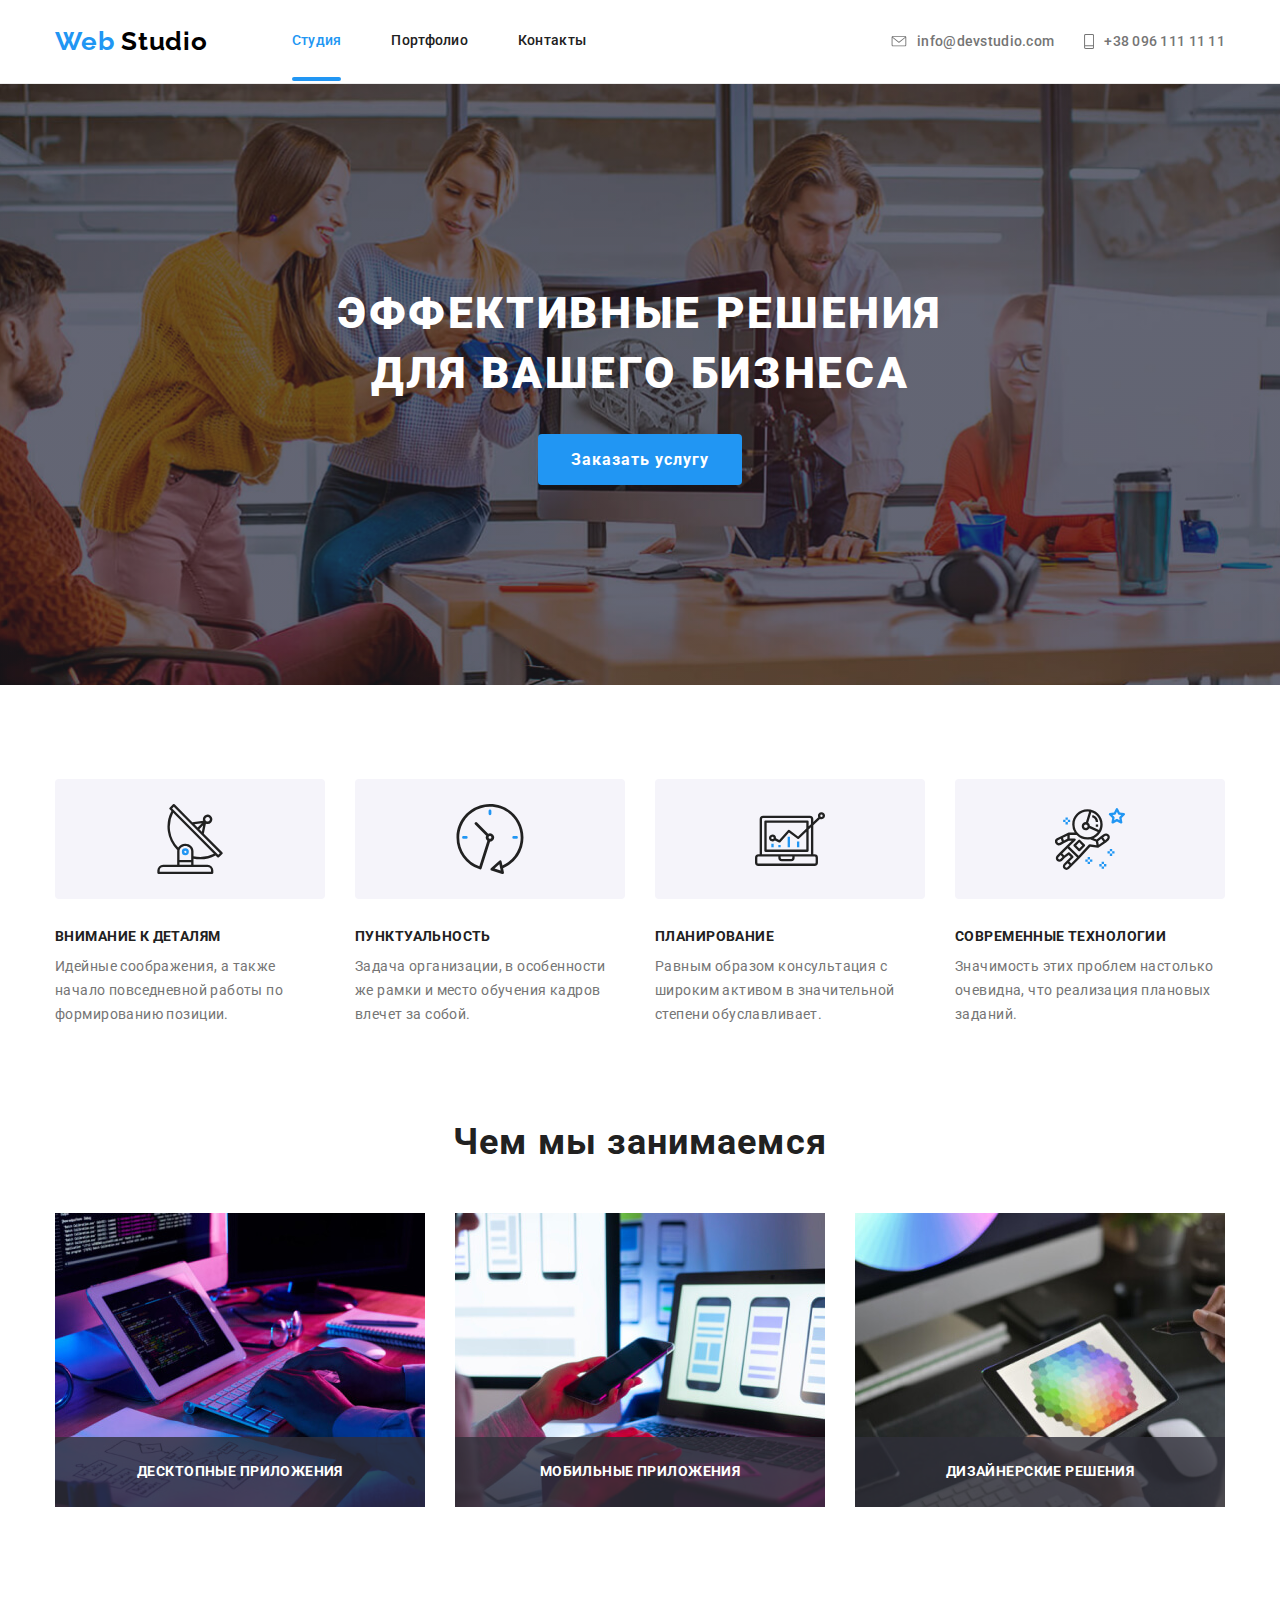
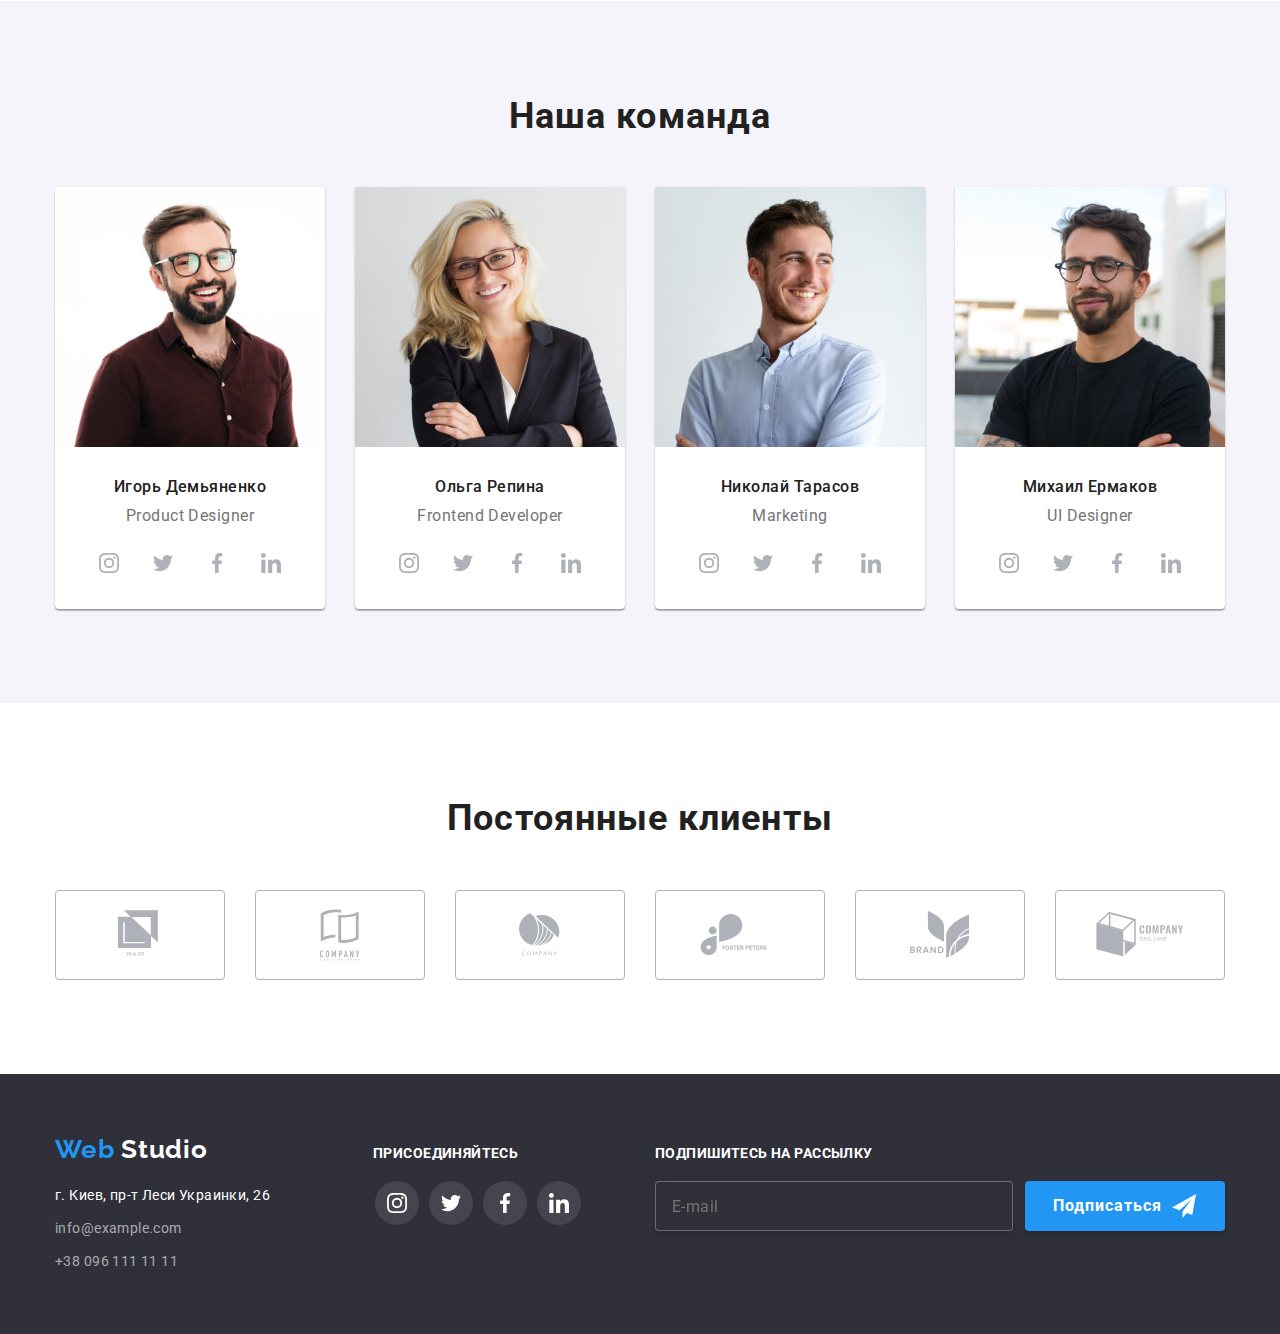
==== commit 6dd1f5ab: "Отзывчивые изображения" ====
--- a/index.html
+++ b/index.html
@@ -117,17 +117,17 @@
              <h2 class="section-title">Чем мы занимаемся</h2>
              <ul class="we-do list">
                 <li class="we-title">
-                 <img srcset="./images/what/what-do-img-1.jpg 1x, ./images/what/what-do-img-1.jpg 2x," 
+                 <img srcset="./images/what/what-do-img-1.jpg 1x, ./images/what/what-do-img-1@2x.jpg 2x" src="./images/what/what-do-img-1.jpg"
                  alt="ноутбук" width="370" height="294">
                  <p class="text-title">Десктопные приложения</p>
                 </li>
                  <li class="we-title">
-                 <img srcset="./images/what/what-do-img-2.jpg 1x, ./images/what/what-do-img-2.jpg 2x,"
+                 <img srcset="./images/what/what-do-img-2.jpg 1x, ./images/what/what-do-img-2@2x.jpg 2x" src="./images/what/what-do-img-2.jpg"
                  alt="мобильный телефон" width="370" height="294">
                  <p class="text-title">Мобильные приложения</p>
                 </li>
                  <li class="we-title">
-                  <img srcset="./images/what/what-do-img-3.jpg 1x, ./images/what/what-do-img-3.jpg 2x,"
+                  <img srcset="./images/what/what-do-img-3.jpg 1x, ./images/what/what-do-img-3@2x.jpg 2x" src="./images/what/what-do-img-3.jpg"
                   alt="экран ноутбука" width="370" height="294">
                   <p class="text-title">Дизайнерские решения</p>
                 </li>
@@ -143,7 +143,7 @@
                 <li class="comand-list-item">
                     <div class="comand-img">
                     <img class="comand-list-item-img" 
-                    srcset="./images/team/team-1.jpg 1x, ./images/team/team-1.jpg 2x," 
+                    srcset="./images/team/team-1.jpg 1x, ./images/team/team-1@2x.jpg 2x"  src="./images/team/team-1.jpg"
                     alt="парень"></div>
                     <div class="team-content">
                     <h3 class="team-title">Игорь Демьяненко</h3>
@@ -182,7 +182,7 @@
                 </li>
                 <li class="comand-list-item">
                     <img class="comand-list-item-img" 
-                    srcset="./images/team/team-2.jpg 1x, ./images/team/team-2.jpg 2x,"
+                    srcset="./images/team/team-2.jpg 1x, ./images/team/team-2@2x.jpg 2x" src="./images/team/team-2.jpg"
                     alt="девушка">
                     <div class="team-content">
                     <h3 class="team-title">Ольга Репина</h3>
@@ -221,7 +221,7 @@
                 </li>
                 <li class="comand-list-item">
                     <img class="comand-list-item-img" 
-                    srcset="./images/team/team-3.jpg 1x, ./images/team/team-3.jpg 2x,"
+                    srcset="./images/team/team-3.jpg 1x, ./images/team/team-3@2x.jpg 2x" src="./images/team/team-3.jpg"
                     alt="парень">
                     <div class="team-content">
                     <h3 class="team-title">Николай Тарасов</h3>
@@ -260,7 +260,7 @@
                 </li>
                 <li class="comand-list-item">
                     <img class="comand-list-item-img" 
-                    srcset="./images/team/team-4.jpg 1x, ./images/team/team-4.jpg 2x,"
+                    srcset="./images/team/team-4.jpg 1x, ./images/team/team-4@2x.jpg 2x" src="./images/team/team-4.jpg"
                     alt="парень">
                     <div class="team-content">
                     <h3 class="team-title">Михаил Ермаков</h3>
@@ -425,6 +425,7 @@
 
     <!--Модальное окно-->
     <div class="backdrop is-hidden" data-modal>
+        <div class="modal">
         <form class="modal-form">
             <button class="modal-close" type="button" data-modal-close>
               <svg class="icon-but-close" width="18px" height="18px">
@@ -467,6 +468,7 @@
            </label>
             <button type="submit" class="form-button" data-modal-close>Отправить</button>
         </form>
+        </div>
     </div> 
     <script src="./js/menu.js"></script>
     <script src="./js/modal.js"></script>
--- a/css/main.min.css
+++ b/css/main.min.css
@@ -1,2 +1,2 @@
-/*! normalize.css v8.0.1 | MIT License | github.com/necolas/normalize.css */html{line-height:1.15;-webkit-text-size-adjust:100%}body{margin:0}main{display:block}h1{font-size:2em;margin:0.67em 0}hr{box-sizing:content-box;height:0;overflow:visible}pre{font-family:monospace, monospace;font-size:1em}a{background-color:transparent}abbr[title]{border-bottom:none;text-decoration:underline;text-decoration:underline dotted}b,strong{font-weight:bolder}code,kbd,samp{font-family:monospace, monospace;font-size:1em}small{font-size:80%}sub,sup{font-size:75%;line-height:0;position:relative;vertical-align:baseline}sub{bottom:-0.25em}sup{top:-0.5em}img{border-style:none}button,input,optgroup,select,textarea{font-family:inherit;font-size:100%;line-height:1.15;margin:0}button,input{overflow:visible}button,select{text-transform:none}button,[type="button"],[type="reset"],[type="submit"]{-webkit-appearance:button}button::-moz-focus-inner,[type="button"]::-moz-focus-inner,[type="reset"]::-moz-focus-inner,[type="submit"]::-moz-focus-inner{border-style:none;padding:0}button:-moz-focusring,[type="button"]:-moz-focusring,[type="reset"]:-moz-focusring,[type="submit"]:-moz-focusring{outline:1px dotted ButtonText}fieldset{padding:0.35em 0.75em 0.625em}legend{box-sizing:border-box;color:inherit;display:table;max-width:100%;padding:0;white-space:normal}progress{vertical-align:baseline}textarea{overflow:auto}[type="checkbox"],[type="radio"]{box-sizing:border-box;padding:0}[type="number"]::-webkit-inner-spin-button,[type="number"]::-webkit-outer-spin-button{height:auto}[type="search"]{-webkit-appearance:textfield;outline-offset:-2px}[type="search"]::-webkit-search-decoration{-webkit-appearance:none}::-webkit-file-upload-button{-webkit-appearance:button;font:inherit}details{display:block}summary{display:list-item}template{display:none}[hidden]{display:none}.logo,.logo-web{font-family:"Raleway",sans-serif;font-style:normal;font-weight:700;font-size:24px;line-height:1.19;letter-spacing:0.03em}.footer-list-link,.footer-list-linkm{font-style:normal;font-weight:400;font-size:14px;line-height:1.71;letter-spacing:0.03em}html{box-sizing:border-box}*,*::before,*::after{box-sizing:inherit;margin:0;padding:0}body{background-color:#fff;font-family:"Roboto",sans-serif;font-size:14px;color:#212121}h1{margin:0}img{display:block}.link{text-decoration:none;display:block}.list{list-style:none}.container{padding-left:15px;padding-right:15px}@media screen and (min-width: 480px){.container{width:480px;margin:0 auto}}@media screen and (min-width: 768px){.container{width:768px;padding-left:15px;padding-right:15px}}@media screen and (min-width: 1200px){.container{width:1200px;padding-left:15px;padding-right:15px}}.section{padding-top:60px;padding-bottom:60px}@media screen and (min-width: 1200px){.section{padding-top:94px;padding-bottom:94px}}.section-title{font-weight:700;font-size:28px;line-height:1.18;text-align:center;letter-spacing:0.03em;color:#212121;margin-bottom:30px}@media screen and (min-width: 1200px){.section-title{margin-bottom:50px;font-size:36px;line-height:1.17}}.social{display:flex;justify-content:space-between;max-width:206px;margin-left:auto;margin-right:auto}.social-list-item:not(:last-child){margin-right:10px}.social-list-item-link{display:flex;justify-content:center;align-items:center;width:44px;height:44px;border-radius:50%;background-color:#fff;background-position:center;background-repeat:no-repeat;transition:background-color 250ms cubic-bezier(0.4, 0, 0.2, 1)}.social-list-item-link:hover,.social-list-item-link:focus{background-color:#2196F3}.icon-social-list-item{width:20px;height:20px;fill:#afb1b8;transition:fill 250ms cubic-bezier(0.4, 0, 0.2, 1)}.icon-social-list-link:hover,.icon-social-list-link:focus{background-color:#2196F3}.social-list-item-link:hover .icon-social-list-item{fill:#fff}.backdrop{position:fixed;top:0;left:0;width:100%;height:100%;background-color:rgba(0,0,0,0.2)}.backdrop.is-hidden{opacity:0;pointer-events:none}.modal-form{position:absolute;top:50%;left:50%;transform:translate(-50%, -50%);height:609px;width:450px;padding:40px;background-color:#fff;box-shadow:0px 1px 3px rgba(0,0,0,0.12),0px 1px 1px rgba(0,0,0,0.14),0px 2px 1px rgba(0,0,0,0.2);border-radius:4px;transition:transform 250ms cubic-bezier(0.4, 0, 0.2, 1)}@media screen and (min-width: 1200px){.modal-form{height:581px;width:528px}}.modal-form-title{margin-bottom:30px;font-size:20px;line-height:1.5;text-align:center;letter-spacing:0.03em}@media screen and (min-width: 1200px){.modal-form-title{line-height:1.15}}.modal-form-input-wrapper{position:relative}.modal-form-input{width:448px;height:40px;padding-left:42px;border:1px solid rgba(33,33,33,0.2);border-radius:4px;cursor:pointer;margin-bottom:28px;outline:transparent;transition:border 250ms cubic-bezier(0.4, 0, 0.2, 1)}.modal-form-label{position:absolute;top:12px;left:42px;color:#757575;transition:transform 250ms cubic-bezier(0.4, 0, 0.2, 1),color 250ms cubic-bezier(0.4, 0, 0.2, 1),font-size 250ms cubic-bezier(0.4, 0, 0.2, 1),line-height 250ms cubic-bezier(0.4, 0, 0.2, 1)}.modal-form-input:focus+.modal-form-label,.modal-form-input:not(:placeholder-shown)+.modal-form-label{transform:translate(-30px, -30px);color:#2196F3;font-size:12px;line-height:1.17}.icon-form-modal{position:absolute;top:11px;left:16px;transition:fill 250ms cubic-bezier(0.4, 0, 0.2, 1)}.modal-form-input:focus ~ .icon-form-modal{fill:#2196F3}.modal-form-textarea{width:448px;height:120px;border:1px solid rgba(33,33,33,0.2);border-radius:4px;cursor:pointer;margin-bottom:20px;padding:12px 16px;outline:transparent;transition:border 250ms cubic-bezier(0.4, 0, 0.2, 1)}.modal-form-label-textarea{position:absolute;top:12px;left:16px;color:#757575;transition:transform 250ms cubic-bezier(0.4, 0, 0.2, 1),color 250ms cubic-bezier(0.4, 0, 0.2, 1),font-size 250ms cubic-bezier(0.4, 0, 0.2, 1),line-height 250ms cubic-bezier(0.4, 0, 0.2, 1)}.modal-form-textarea:focus+.modal-form-label-textarea,.modal-form-textarea:not(:placeholder-shown)+.modal-form-label-textarea{transform:translate(-5px, -30px);color:#2196F3;font-size:12px;line-height:1.17}.modal-form-input:focus,.modal-form-textarea:focus{border:1px solid #2196F3}.modal-close{display:flex;justify-content:center;align-items:center;position:absolute;top:8px;right:8px;width:30px;height:30px;border:1px solid rgba(0,0,0,0.1);background:#ffffff;border-radius:50%;cursor:pointer}.modal-close:hover .icon-but-close{fill:#2196F3;transition:fill 250ms cubic-bezier(0.4, 0, 0.2, 1)}.modal-form-option-label{display:flex;align-items:center;margin-bottom:30px;padding-left:11px}.modal-form-option-span{font-size:14px;color:#757575;line-height:1.71;letter-spacing:0.03em}.modal-form-option-span a{color:#2196F3}.modal-form-checbox{position:absolute;width:1px;height:1px;margin:-1px;border:0;padding:0;clip:rect(0 0 0 0);overflow:hidden}.checkbox{display:flex}.modal-form-custom-checkbox{display:inline-block;width:15px;height:15px;margin-right:8px;border:2px solid #212121;border-radius:2px}.modal-form-checbox:checked+.modal-form-custom-checkbox{background-color:#2196F3;border-color:#2196F3;background-image:url("../images/vector.svg")}.form-button{display:flex;align-items:center;width:200px;height:50px;padding:10px 55px;margin-left:auto;margin-right:auto;background-color:#2196F3;font-weight:700;font-size:16px;line-height:1.87;letter-spacing:0.06em;color:#fff;box-shadow:0px 4px 4px rgba(0,0,0,0.15);border:transparent;border-radius:4px;cursor:pointer}@media screen and (min-width: 1200px){.footer-podpiska-form{display:flex}}.input-email{height:50px;padding-left:16px;padding-right:16px;width:100%;font-size:16px;line-height:1.25;letter-spacing:0.03em;color:rgba(255,255,255,0.6);background:#2F303A;border:1px solid rgba(255,255,255,0.3);filter:drop-shadow(0px 4px 4px rgba(0,0,0,0.15));border-radius:4px}@media screen and (min-width: 768px){.input-email{width:450px;margin-left:calc((100% - 450px) / 2)}}@media screen and (min-width: 1200px){.input-email{width:358px;margin-left:0;margin-right:12px}}@media screen and (max-width: 1199px){.input-email{margin-bottom:20px}}.icon-subscribe-button-footer{width:24px;height:24px;margin-left:10px;fill:#fff}.subscribe-button{display:flex;align-items:center;width:200px;height:50px;padding:10px 28px;font-family:"Roboto",sans-serif;font-weight:700;font-size:16px;line-height:1.88;letter-spacing:0.06em;cursor:pointer;color:#fff;background-color:#2196F3;box-shadow:0px 4px 4px rgba(0,0,0,0.15);border-radius:4px;border:none}@media screen and (max-width: 1199px){.subscribe-button{margin-left:calc((100% - 200px) / 2)}}.header{border-bottom:1px solid #ECECEC;position:relative}.header .container{display:flex;align-items:center;justify-content:space-between}@media screen and (max-width: 767px){.header{padding-top:10px;padding-bottom:10px;max-width:480px;margin:0 auto}.menu-btn{position:relative;width:40px;height:40px;background-color:transparent;border:none;z-index:100;cursor:pointer}.menu-btn.is-open .icon-close{display:block}.menu-btn.is-open .icon-menu{display:none}.menu-btn:hover,.menu-btn:focus{fill:#2196F3}.icon-close{display:none}.menu-wrapper{display:none;position:absolute;top:100%;width:100%;left:0;padding-top:60px;padding-bottom:60px;text-align:center;background-color:#fff}.menu-wrapper.is-open{display:block}.logo{padding-top:6px;padding-bottom:6px}.navigation-list{display:flex;flex-direction:column;align-items:center;margin-bottom:60px}.navigation-list-item:not(:last-child){margin-bottom:40px}.navigation-list-link{display:inline-block;justify-content:center;align-items:center;font-size:18px;line-height:1.17;padding-bottom:8px}.address-list{display:flex;flex-direction:column;align-items:center}.address-list-item-link{font-size:18px;line-height:1.17}.address-list-item:not(:last-child){margin-bottom:16px}}@media screen and (min-width: 768px){.menu-btn{display:none}.menu-wrapper{display:flex}.logo{padding-top:26px;padding-bottom:26px}.navigation-list{display:flex}.navigation-list-item:not(:last-child){margin-right:50px}.navigation-list-link{padding-top:32px;padding-bottom:32px;align-items:center;font-size:14px;line-height:1.14}.header-address{padding-top:21px;padding-bottom:18px;margin-left:84px}.address-list-item-link{font-size:12px;line-height:1.17}.address-list-item:not(:last-child){margin-bottom:10px}}@media screen and (min-width: 1200px){.logo{padding-top:26px;padding-bottom:26px;font-size:26px}.logo-web{font-size:26px}.header-address{padding-top:32px;padding-bottom:32px;margin-left:0}.menu-wrapper{display:flex;align-items:center;justify-content:space-between}.navigation{margin-right:305px}.header .address-list{display:flex}.address-list-item-link{font-size:14px;line-height:1.17}.address-list-item:not(:last-child){margin-right:30px;margin-bottom:0}}.logo{color:#000000}.logo-web{color:#2196F3}.navigation-list-link{display:inline-block;align-items:center;font-style:normal;font-weight:500;letter-spacing:0.02em;color:#212121;transition:color 250ms cubic-bezier(0.4, 0, 0.2, 1)}.navigation-list-link:hover,.navigation-list-link:focus{color:#2196F3;fill:#2196F3}.current{position:relative;color:#2196F3}.current::after{position:absolute;display:inline-block;bottom:0;left:0;content:"";width:100%;height:4px;background-color:#2196F3;border-radius:2px}.address-list{align-items:center;font-style:normal;font-weight:500;line-height:1.14;letter-spacing:0.02em}.address-list-item-link{display:flex;align-items:center;color:#757575;transition:color 250ms cubic-bezier(0.4, 0, 0.2, 1)}.address-list-item-link:hover,.address-list-item-link:focus{color:#2196F3;fill:#2196F3}.address-list-item-link:hover .icon-envelope-header,.address-list-item-link:focus .icon-envelope-header,.address-list-item-link:hover .icon-vector-header,.address-list-item-link:focus .icon-vector-header{color:#2196F3;fill:#2196F3}.icon-envelope-header{margin-right:10px;fill:#757575}.icon-vector-header{margin-right:10px;fill:#757575}.hero{margin:0 auto;padding-top:118px;padding-bottom:118px;text-align:center;background-repeat:no-repeat;background-position:center;background-size:cover}@media screen and (max-width: 767px){.hero{max-width:480px;background-image:linear-gradient(to right, rgba(47,48,58,0.4), rgba(47,48,58,0.4)),url("../images/header/header-mob.jpg")}}@media screen and (min-device-pixel-ratio: 2), screen and (min-resolution: 192dpi), screen and (min-resolution: 2dppx), screen and (min-width: 320px){.hero{background-image:linear-gradient(to right, rgba(47,48,58,0.4), rgba(47,48,58,0.4)),url("../images/header/header-mob@2x.jpg")}}@media screen and (min-width: 768px){.hero{width:768px;background-image:linear-gradient(to right, rgba(47,48,58,0.4), rgba(47,48,58,0.4)),url("../images/header/header-tablet.jpg")}}@media screen and (min-device-pixel-ratio: 2), screen and (min-resolution: 192dpi), screen and (min-resolution: 2dppx), screen and (min-width: 768px){.hero{background-image:linear-gradient(to right, rgba(47,48,58,0.4), rgba(47,48,58,0.4)),url("../images/header/header-tablet@2x.jpg")}}@media screen and (min-width: 1200px){.hero{max-width:1600px;width:100%;padding-top:200px;padding-bottom:200px;background-image:linear-gradient(to right, rgba(47,48,58,0.4), rgba(47,48,58,0.4)),url("../images/header/header-desktop.jpg")}}@media screen and (min-device-pixel-ratio: 2), screen and (min-resolution: 192dpi), screen and (min-resolution: 2dppx), screen and (min-width: 1200px){.hero{background-image:linear-gradient(to right, rgba(47,48,58,0.4), rgba(47,48,58,0.4)),url("../images/header/header-desktop@2x.jpg")}}.hero-title{margin-bottom:30px;margin-left:auto;margin-right:auto;font-style:normal;font-weight:900;font-size:26px;line-height:1.62;text-align:center;letter-spacing:0.06em;text-transform:uppercase;color:#fff}@media screen and (min-width: 1200px){.hero-title{width:696px;font-size:44px;line-height:1.36}}.hero-button{display:block;margin-left:auto;margin-right:auto;padding:10px 32px;cursor:pointer;font-weight:700;font-size:16px;line-height:1.86;align-items:center;text-align:center;letter-spacing:0.06em;color:#fff;background-color:#2196F3;border-radius:4px;border:1px solid transparent}.us-list{display:flex;flex-wrap:wrap}@media screen and (min-width: 1200px){.us-list{display:flex;justify-content:space-between}}@media screen and (min-width: 1200px){.us-list-item{width:calc((100% - 90px) / 4)}.us-list-item:not(:last-child){margin-right:30px}}@media screen and (max-width: 767px){.us-list-item:not(:last-child){margin-bottom:30px}}@media screen and (min-width: 768px) and (max-width: 1199px){.us-list-item{width:calc((100% - 30px) / 2)}.us-list-item:not(:nth-last-child(-n+2)){margin-bottom:30px}.us-list-item:not(:nth-child(2n)){margin-right:30px}}.us-list-icon{display:flex;height:120px;border-radius:4px;justify-content:center;align-items:center;background-color:#F5F4FA;margin-bottom:30px}.us-list-icon-svg{width:70px;height:70px}.description{font-weight:700;font-size:14px;line-height:1.14;letter-spacing:0.03em;text-transform:uppercase;color:#212121;margin-bottom:10px}@media screen and (max-width: 767px){.description{text-align:center}}.text{font-weight:400;font-size:14px;line-height:1.71;letter-spacing:0.03em;color:#757575}@media screen and (max-width: 1199px){.what{display:none}}.what{padding-bottom:94px}.we-do{display:flex;justify-content:space-between}.we-title{position:relative}.we-title:not(:last-child){margin-right:30px;position:relative}.text-title{font-weight:700;font-size:14px;line-height:1.14;text-align:center;letter-spacing:0.03em;text-transform:uppercase;color:#fff;background-color:rgba(47,48,58,0.8);padding-top:27px;padding-bottom:27px;position:absolute;bottom:0;left:0;width:100%}.comand{background:#F5F4FA}@media screen and (min-width: 768px){.comand-list{display:flex;align-items:initial;justify-content:space-between;flex-wrap:wrap}}.comand-list-item{background-color:#fff;box-shadow:0px 2px 1px rgba(0,0,0,0.2),0px 1px 1px rgba(0,0,0,0.14),0px 1px 3px rgba(0,0,0,0.12);border-radius:0px 0px 4px 4px}@media screen and (min-width: 768px){.comand-list-item{width:calc((100% - 30px) / 2)}}@media screen and (min-width: 1200px){.comand-list-item{width:calc((100% - 90px) / 4)}}@media screen and (max-width: 767px){.comand-list-item:not(:last-child){margin-bottom:30px}}@media screen and (min-width: 768px) and (max-width: 1199px){.comand-list-item:not(:nth-last-child(-n+2)){margin-bottom:30px}}@media screen and (min-width: 480px){.comand-list-item-img{width:450px;height:460px}}@media screen and (min-width: 768px){.comand-list-item-img{width:354px;height:374px}}@media screen and (min-width: 1200px){.comand-list-item-img{width:270px;height:260px}}.team-title{font-weight:500;font-size:16px;line-height:1.19;text-align:center;letter-spacing:0.03em;color:#212121;margin-bottom:10px}.team-text{font-weight:400;font-size:16px;line-height:1.19;text-align:center;letter-spacing:0.03em;color:#757575;margin-bottom:16px}.team-content{padding-top:30px;padding-bottom:24px;padding-left:15px;padding-right:15px}.client-list{display:flex}@media screen and (max-width: 1199px){.client-list{flex-wrap:wrap;justify-content:space-between;align-items:center}}.client-list{flex-wrap:wrap}.client-list-item{width:calc((100% - 30px) / 2)}@media screen and (min-width: 768px){.client-list-item{width:calc((100% - 60px) / 3)}}@media screen and (min-width: 1200px){.client-list-item{width:calc((100% - 150px) / 6)}}@media screen and (max-width: 767px){.client-list-item:not(:nth-last-child(-n+2)){margin-bottom:30px}}@media screen and (min-width: 768px) and (max-width: 1199px){.client-list-item:not(:nth-last-child(-n+3)){margin-bottom:30px}}@media screen and (min-width: 1200px){.client-list-item:not(:last-child){margin-right:30px}}.client-link{display:flex;justify-content:center;align-items:center;height:90px;border:1px solid #afb1b8;border-radius:4px;justify-content:center;fill:#afb1b8;transition:fill 250ms cubic-bezier(0.4, 0, 0.2, 1),border-color 250ms cubic-bezier(0.4, 0, 0.2, 1)}.client-link:hover{border-color:#2196F3;fill:#2196F3}.footer{background-color:#2F303A;padding-top:60px;padding-bottom:60px}.footer .logo{color:#fff;margin-bottom:20px;display:block;padding-top:0;padding-bottom:0}@media screen and (max-width: 1199px){.footer .logo{text-align:center}}@media screen and (min-width: 768px){.footer-content{display:flex;align-items:baseline;justify-content:center}}@media screen and (min-width: 768px) and (max-width: 1199px){.footer-content{flex-wrap:wrap;justify-content:center;padding-left:76px;padding-right:89px}}@media screen and (max-width: 1199px){.footer .address{margin-bottom:60px;text-align:center}}@media screen and (min-width: 1200px){.footer .address{display:block}}.footer .address-list-item:not(:last-child){margin-bottom:8px}@media screen and (min-width: 1200px){.footer .address-list-item:not(:last-child){margin-bottom:9px}}@media screen and (max-width: 479px){.footer-text-social{width:209px;margin-right:auto;margin-left:auto}}@media screen and (min-width: 480px) and (max-width: 767px){.footer-text-social{margin-bottom:60px}}@media screen and (min-width: 768px) and (max-width: 1199px){.footer-text-social{margin-left:auto;margin-right:0}}@media screen and (min-width: 1200px){.footer-text-social{width:209px;margin-right:auto;margin-left:auto}}.footer-list-link{color:#fff}.footer-list-linkm{color:rgba(255,255,255,0.6)}.footer-text{font-weight:700;font-size:14px;line-height:1.14;letter-spacing:0.03em;text-transform:uppercase;color:#fff;margin-bottom:20px}@media screen and (max-width: 1199px){.footer-text{text-align:center}}.footer-social{display:flex;justify-content:space-between;max-width:206px;margin-left:auto;margin-right:auto}.footer-social-list:not(:last-child){margin-right:10px}.icon-social-list-link{display:flex;justify-content:center;align-items:center;width:44px;height:44px;border-radius:50%;background-color:rgba(255,255,255,0.1);background-position:center;background-repeat:no-repeat}.icon-social-list-footer{width:20px;height:20px;fill:#fff}.button-list{display:flex;justify-content:center;padding-bottom:50px;padding-top:94px}.button-filtr{font-weight:500;font-size:16px;line-height:1.63;text-align:center;letter-spacing:0.03em;color:#212121;padding:6px 22px;background:#F5F4FA;border-radius:4px;border:1px solid transparent;cursor:pointer;transition:background-color 250ms cubic-bezier(0.4, 0, 0.2, 1),color 250ms cubic-bezier(0.4, 0, 0.2, 1),box-shadow 250ms cubic-bezier(0.4, 0, 0.2, 1)}.button-filtr:hover,.button-filtr:focus{color:#fff;background-color:#2196F3;box-shadow:0px 3px 1px rgba(0,0,0,0.1),0px 1px 2px rgba(0,0,0,0.08),0px 2px 2px rgba(0,0,0,0.12)}.button-list-item:not(:last-child){margin-right:8px}.portfolio-title{font-weight:700;font-size:18px;line-height:2;letter-spacing:0.06em;color:#212121}.portfolio-description{font-weight:400;font-size:16px;line-height:1.86;letter-spacing:0.03em;color:#757575}.portfolio-galery{display:flex;flex-wrap:wrap}.portfolio-galery-list{width:calc((100% - 60px) / 3);margin-right:30px;margin-bottom:30px;background:#fff;box-sizing:border-box;transition:box-shadow 250ms cubic-bezier(0.4, 0, 0.2, 1)}.portfolio-galery-list:nth-child(3n){margin-right:0}.portfolio-galery-list:nth-last-child(-n+3){margin-bottom:0}.portfolio-galery-list:hover,.portfolio-galery-list:focus{box-shadow:1px 4px 6px rgba(0,0,0,0.16),0px 4px 4px rgba(0,0,0,0.06),0px 1px 1px rgba(0,0,0,0.12)}.galery{padding-bottom:94px}.galery-img{display:block;max-width:100%;height:auto}.overlay-portfolio-text{font-weight:400;font-size:18px;line-height:1.56;letter-spacing:0.03em;color:#fff;background:rgba(33,150,243,0.9);padding:63px 24px;position:absolute;top:0;right:0;width:100%;height:100%;transform:translateY(100%);transition:transform 250ms cubic-bezier(0.4, 0, 0.2, 1)}.portfolio-galery-img{position:relative;overflow:hidden}.portfolio-galery-list:hover .overlay-portfolio-text{transform:translateY(0)}.portfolio-title{margin-bottom:4px}.portfolio-title-text{padding:20px 24px;border-right:1px solid #eeeeee;border-left:1px solid #eeeeee;border-bottom:1px solid #eeeeee}
+/*! normalize.css v8.0.1 | MIT License | github.com/necolas/normalize.css */html{line-height:1.15;-webkit-text-size-adjust:100%}body{margin:0}main{display:block}h1{font-size:2em;margin:0.67em 0}hr{box-sizing:content-box;height:0;overflow:visible}pre{font-family:monospace, monospace;font-size:1em}a{background-color:transparent}abbr[title]{border-bottom:none;text-decoration:underline;text-decoration:underline dotted}b,strong{font-weight:bolder}code,kbd,samp{font-family:monospace, monospace;font-size:1em}small{font-size:80%}sub,sup{font-size:75%;line-height:0;position:relative;vertical-align:baseline}sub{bottom:-0.25em}sup{top:-0.5em}img{border-style:none}button,input,optgroup,select,textarea{font-family:inherit;font-size:100%;line-height:1.15;margin:0}button,input{overflow:visible}button,select{text-transform:none}button,[type="button"],[type="reset"],[type="submit"]{-webkit-appearance:button}button::-moz-focus-inner,[type="button"]::-moz-focus-inner,[type="reset"]::-moz-focus-inner,[type="submit"]::-moz-focus-inner{border-style:none;padding:0}button:-moz-focusring,[type="button"]:-moz-focusring,[type="reset"]:-moz-focusring,[type="submit"]:-moz-focusring{outline:1px dotted ButtonText}fieldset{padding:0.35em 0.75em 0.625em}legend{box-sizing:border-box;color:inherit;display:table;max-width:100%;padding:0;white-space:normal}progress{vertical-align:baseline}textarea{overflow:auto}[type="checkbox"],[type="radio"]{box-sizing:border-box;padding:0}[type="number"]::-webkit-inner-spin-button,[type="number"]::-webkit-outer-spin-button{height:auto}[type="search"]{-webkit-appearance:textfield;outline-offset:-2px}[type="search"]::-webkit-search-decoration{-webkit-appearance:none}::-webkit-file-upload-button{-webkit-appearance:button;font:inherit}details{display:block}summary{display:list-item}template{display:none}[hidden]{display:none}.logo,.logo-web{font-family:"Raleway",sans-serif;font-style:normal;font-weight:700;font-size:24px;line-height:1.19;letter-spacing:0.03em}.footer-list-link,.footer-list-linkm{font-style:normal;font-weight:400;font-size:14px;line-height:1.71;letter-spacing:0.03em}html{box-sizing:border-box}*,*::before,*::after{box-sizing:inherit;margin:0;padding:0}body{background-color:#fff;font-family:"Roboto",sans-serif;font-size:14px;color:#212121}h1{margin:0}img{display:block;max-width:100%;height:auto}.link{text-decoration:none;display:block}.list{list-style:none}.container{padding-left:15px;padding-right:15px}@media screen and (min-width: 480px){.container{width:480px;margin:0 auto}}@media screen and (min-width: 768px){.container{width:768px;padding-left:15px;padding-right:15px}}@media screen and (min-width: 1200px){.container{width:1200px;padding-left:15px;padding-right:15px}}.section{padding-top:60px;padding-bottom:60px}@media screen and (min-width: 1200px){.section{padding-top:94px;padding-bottom:94px}}.section-title{font-weight:700;font-size:28px;line-height:1.18;text-align:center;letter-spacing:0.03em;color:#212121;margin-bottom:30px}@media screen and (min-width: 1200px){.section-title{margin-bottom:50px;font-size:36px;line-height:1.17}}.social{display:flex;justify-content:space-between;max-width:206px;margin-left:auto;margin-right:auto}.social-list-item:not(:last-child){margin-right:10px}.social-list-item-link{display:flex;justify-content:center;align-items:center;width:44px;height:44px;border-radius:50%;background-color:#fff;background-position:center;background-repeat:no-repeat;transition:background-color 250ms cubic-bezier(0.4, 0, 0.2, 1)}.social-list-item-link:hover,.social-list-item-link:focus{background-color:#2196F3}.icon-social-list-item{width:20px;height:20px;fill:#afb1b8;transition:fill 250ms cubic-bezier(0.4, 0, 0.2, 1)}.icon-social-list-link:hover,.icon-social-list-link:focus{background-color:#2196F3}.social-list-item-link:hover .icon-social-list-item{fill:#fff}.backdrop{position:fixed;display:flex;justify-content:center;top:0;width:100%;height:100%;background-color:rgba(0,0,0,0.2);opacity:1;pointer-events:initial}.backdrop.is-hidden{opacity:0;pointer-events:none}.modal{position:absolute;max-width:480px;width:450px}@media screen and (min-width: 768px){.modal{width:450px}}@media screen and (min-width: 1200px){.modal{width:528px}}.modal-form{padding:40px;background-color:#fff;box-shadow:0px 1px 3px rgba(0,0,0,0.12),0px 1px 1px rgba(0,0,0,0.14),0px 2px 1px rgba(0,0,0,0.2);border-radius:4px;transition:transform 250ms cubic-bezier(0.4, 0, 0.2, 1)}.modal-form-title{margin-bottom:30px;font-size:20px;line-height:1.5;text-align:center;letter-spacing:0.03em}@media screen and (min-width: 1200px){.modal-form-title{line-height:1.15}}.modal-form-input-wrapper{position:relative}.modal-form-input{width:100%;height:40px;padding-left:42px;border:1px solid rgba(33,33,33,0.2);border-radius:4px;cursor:pointer;margin-bottom:28px;outline:transparent;transition:border 250ms cubic-bezier(0.4, 0, 0.2, 1)}.modal-form-label{position:absolute;top:12px;left:42px;color:#757575;transition:transform 250ms cubic-bezier(0.4, 0, 0.2, 1),color 250ms cubic-bezier(0.4, 0, 0.2, 1),font-size 250ms cubic-bezier(0.4, 0, 0.2, 1),line-height 250ms cubic-bezier(0.4, 0, 0.2, 1)}.modal-form-input:focus+.modal-form-label,.modal-form-input:not(:placeholder-shown)+.modal-form-label{transform:translate(-30px, -30px);color:#2196F3;font-size:12px;line-height:1.17}.icon-form-modal{position:absolute;top:11px;left:16px;transition:fill 250ms cubic-bezier(0.4, 0, 0.2, 1)}.modal-form-input:focus ~ .icon-form-modal{fill:#2196F3}.modal-form-textarea{width:100%;height:120px;border:1px solid rgba(33,33,33,0.2);border-radius:4px;cursor:pointer;margin-bottom:20px;padding:12px 16px;outline:transparent;transition:border 250ms cubic-bezier(0.4, 0, 0.2, 1)}.modal-form-label-textarea{position:absolute;top:12px;left:16px;color:#757575;transition:transform 250ms cubic-bezier(0.4, 0, 0.2, 1),color 250ms cubic-bezier(0.4, 0, 0.2, 1),font-size 250ms cubic-bezier(0.4, 0, 0.2, 1),line-height 250ms cubic-bezier(0.4, 0, 0.2, 1)}.modal-form-textarea:focus+.modal-form-label-textarea,.modal-form-textarea:not(:placeholder-shown)+.modal-form-label-textarea{transform:translate(-5px, -30px);color:#2196F3;font-size:12px;line-height:1.17}.modal-form-input:focus,.modal-form-textarea:focus{border:1px solid #2196F3}.modal-close{display:flex;justify-content:center;align-items:center;position:absolute;top:8px;right:8px;width:30px;height:30px;border:1px solid rgba(0,0,0,0.1);background:#ffffff;border-radius:50%;cursor:pointer}.modal-close:hover .icon-but-close{fill:#2196F3;transition:fill 250ms cubic-bezier(0.4, 0, 0.2, 1)}.modal-form-option-label{display:flex;align-items:center;margin-bottom:30px;padding-left:11px}.modal-form-option-span{font-size:14px;color:#757575;line-height:1.71;letter-spacing:0.03em}.modal-form-option-span a{color:#2196F3}.modal-form-checbox{position:absolute;width:1px;height:1px;margin:-1px;border:0;padding:0;clip:rect(0 0 0 0);overflow:hidden}.checkbox{display:flex}.modal-form-custom-checkbox{display:inline-block;width:15px;height:15px;margin-right:8px;border:2px solid #212121;border-radius:2px}.modal-form-checbox:checked+.modal-form-custom-checkbox{background-color:#2196F3;border-color:#2196F3;background-image:url("../images/vector.svg")}.form-button{display:flex;align-items:center;width:200px;height:50px;padding:10px 55px;margin-left:auto;margin-right:auto;background-color:#2196F3;font-weight:700;font-size:16px;line-height:1.87;letter-spacing:0.06em;color:#fff;box-shadow:0px 4px 4px rgba(0,0,0,0.15);border:transparent;border-radius:4px;cursor:pointer}@media screen and (min-width: 1200px){.footer-podpiska-form{display:flex}}.input-email{height:50px;padding-left:16px;padding-right:16px;width:100%;font-size:16px;line-height:1.25;letter-spacing:0.03em;color:rgba(255,255,255,0.6);background:#2F303A;border:1px solid rgba(255,255,255,0.3);filter:drop-shadow(0px 4px 4px rgba(0,0,0,0.15));border-radius:4px}@media screen and (min-width: 768px){.input-email{width:450px;margin-left:calc((100% - 450px) / 2)}}@media screen and (min-width: 1200px){.input-email{width:358px;margin-left:0;margin-right:12px}}@media screen and (max-width: 1199px){.input-email{margin-bottom:20px}}.icon-subscribe-button-footer{width:24px;height:24px;margin-left:10px;fill:#fff}.subscribe-button{display:flex;align-items:center;width:200px;height:50px;padding:10px 28px;font-family:"Roboto",sans-serif;font-weight:700;font-size:16px;line-height:1.88;letter-spacing:0.06em;cursor:pointer;color:#fff;background-color:#2196F3;box-shadow:0px 4px 4px rgba(0,0,0,0.15);border-radius:4px;border:none}@media screen and (max-width: 1199px){.subscribe-button{margin-left:calc((100% - 200px) / 2)}}.header{border-bottom:1px solid #ECECEC;position:relative}.header .container{display:flex;align-items:center;justify-content:space-between}@media screen and (max-width: 767px){.header{padding-top:10px;padding-bottom:10px;max-width:480px;margin:0 auto}.menu-btn{position:relative;width:40px;height:40px;background-color:transparent;border:none;z-index:100;cursor:pointer}.menu-btn.is-open .icon-close{display:block}.menu-btn.is-open .icon-menu{display:none}.menu-btn:hover,.menu-btn:focus{fill:#2196F3}.icon-close{display:none}.menu-wrapper{display:none;position:absolute;top:100%;width:100%;left:0;padding-top:60px;padding-bottom:60px;text-align:center;background-color:#fff;z-index:100}.menu-wrapper.is-open{display:block}.logo{padding-top:6px;padding-bottom:6px}.navigation-list{display:flex;flex-direction:column;align-items:center;margin-bottom:60px}.navigation-list-item:not(:last-child){margin-bottom:40px}.navigation-list-link{display:inline-block;justify-content:center;align-items:center;font-size:18px;line-height:1.17;padding-bottom:8px}.address-list{display:flex;flex-direction:column;align-items:center}.address-list-item-link{font-size:18px;line-height:1.17}.address-list-item:not(:last-child){margin-bottom:16px}}@media screen and (min-width: 768px){.menu-btn{display:none}.menu-wrapper{display:flex}.logo{padding-top:26px;padding-bottom:26px}.navigation-list{display:flex}.navigation-list-item:not(:last-child){margin-right:50px}.navigation-list-link{padding-top:32px;padding-bottom:32px;align-items:center;font-size:14px;line-height:1.14}.header-address{padding-top:21px;padding-bottom:18px;margin-left:84px}.address-list-item-link{font-size:12px;line-height:1.17}.address-list-item:not(:last-child){margin-bottom:10px}}@media screen and (min-width: 1200px){.logo{padding-top:26px;padding-bottom:26px;font-size:26px}.logo-web{font-size:26px}.header-address{padding-top:32px;padding-bottom:32px;margin-left:0}.menu-wrapper{display:flex;align-items:center;justify-content:space-between}.navigation{margin-right:305px}.header .address-list{display:flex}.address-list-item-link{font-size:14px;line-height:1.17}.address-list-item:not(:last-child){margin-right:30px;margin-bottom:0}}.logo{color:#000000}.logo-web{color:#2196F3}.navigation-list-link{display:inline-block;align-items:center;font-style:normal;font-weight:500;letter-spacing:0.02em;color:#212121;transition:color 250ms cubic-bezier(0.4, 0, 0.2, 1)}.navigation-list-link:hover,.navigation-list-link:focus{color:#2196F3;fill:#2196F3}.current{position:relative;color:#2196F3}.current::after{position:absolute;display:inline-block;bottom:0;left:0;content:"";width:100%;height:4px;background-color:#2196F3;border-radius:2px}.address-list{align-items:center;font-style:normal;font-weight:500;line-height:1.14;letter-spacing:0.02em}.address-list-item-link{display:flex;align-items:center;color:#757575;transition:color 250ms cubic-bezier(0.4, 0, 0.2, 1)}.address-list-item-link:hover,.address-list-item-link:focus{color:#2196F3;fill:#2196F3}.address-list-item-link:hover .icon-envelope-header,.address-list-item-link:focus .icon-envelope-header,.address-list-item-link:hover .icon-vector-header,.address-list-item-link:focus .icon-vector-header{color:#2196F3;fill:#2196F3}.icon-envelope-header{margin-right:10px;fill:#757575}.icon-vector-header{margin-right:10px;fill:#757575}.hero{margin:0 auto;padding-top:118px;padding-bottom:118px;text-align:center;background-repeat:no-repeat;background-position:center;background-size:cover}@media screen and (max-width: 767px){.hero{max-width:480px;background-image:linear-gradient(to right, rgba(47,48,58,0.4), rgba(47,48,58,0.4)),url("../images/header/header-mob.jpg")}}@media screen and (max-width: 767px) and (min-device-pixel-ratio: 2), screen and (max-width: 767px) and (min-resolution: 192dpi), screen and (max-width: 767px) and (min-resolution: 2dppx){.hero{background-image:linear-gradient(to right, rgba(47,48,58,0.4), rgba(47,48,58,0.4)),url("../images/header/header-mob@2x.jpg")}}@media screen and (min-width: 768px){.hero{width:768px;background-image:linear-gradient(to right, rgba(47,48,58,0.4), rgba(47,48,58,0.4)),url("../images/header/header-tablet.jpg")}}@media screen and (min-width: 768px) and (min-device-pixel-ratio: 2), screen and (min-width: 768px) and (min-resolution: 192dpi), screen and (min-width: 768px) and (min-resolution: 2dppx){.hero{background-image:linear-gradient(to right, rgba(47,48,58,0.4), rgba(47,48,58,0.4)),url("../images/header/header-tablet@2x.jpg")}}@media screen and (min-width: 1200px){.hero{max-width:1600px;width:100%;padding-top:200px;padding-bottom:200px;background-image:linear-gradient(to right, rgba(47,48,58,0.4), rgba(47,48,58,0.4)),url("../images/header/header-desktop.jpg")}}@media screen and (min-width: 1200px) and (min-device-pixel-ratio: 2), screen and (min-width: 1200px) and (min-resolution: 192dpi), screen and (min-width: 1200px) and (min-resolution: 2dppx){.hero{background-image:linear-gradient(to right, rgba(47,48,58,0.4), rgba(47,48,58,0.4)),url("../images/header/header-desktop@2x.jpg")}}.hero-title{margin-bottom:30px;margin-left:auto;margin-right:auto;font-style:normal;font-weight:900;font-size:26px;line-height:1.62;text-align:center;letter-spacing:0.06em;text-transform:uppercase;color:#fff}@media screen and (min-width: 1200px){.hero-title{width:696px;font-size:44px;line-height:1.36}}.hero-button{display:block;margin-left:auto;margin-right:auto;padding:10px 32px;cursor:pointer;font-weight:700;font-size:16px;line-height:1.86;align-items:center;text-align:center;letter-spacing:0.06em;color:#fff;background-color:#2196F3;border-radius:4px;border:1px solid transparent}.us-list{display:flex;flex-wrap:wrap}@media screen and (min-width: 1200px){.us-list{display:flex;justify-content:space-between}}@media screen and (min-width: 1200px){.us-list-item{width:calc((100% - 90px) / 4)}.us-list-item:not(:last-child){margin-right:30px}}@media screen and (max-width: 767px){.us-list-item:not(:last-child){margin-bottom:30px}}@media screen and (min-width: 768px) and (max-width: 1199px){.us-list-item{width:calc((100% - 30px) / 2)}.us-list-item:not(:nth-last-child(-n+2)){margin-bottom:30px}.us-list-item:not(:nth-child(2n)){margin-right:30px}}.us-list-icon{display:flex;height:120px;border-radius:4px;justify-content:center;align-items:center;background-color:#F5F4FA;margin-bottom:30px}.us-list-icon-svg{width:70px;height:70px}.description{font-weight:700;font-size:14px;line-height:1.14;letter-spacing:0.03em;text-transform:uppercase;color:#212121;margin-bottom:10px}@media screen and (max-width: 767px){.description{text-align:center}}.text{font-weight:400;font-size:14px;line-height:1.71;letter-spacing:0.03em;color:#757575}@media screen and (max-width: 1199px){.what{display:none}}.what{padding-bottom:94px}.we-do{display:flex;justify-content:space-between}.we-title{position:relative}.we-title:not(:last-child){margin-right:30px;position:relative}.text-title{font-weight:700;font-size:14px;line-height:1.14;text-align:center;letter-spacing:0.03em;text-transform:uppercase;color:#fff;background-color:rgba(47,48,58,0.8);padding-top:27px;padding-bottom:27px;position:absolute;bottom:0;left:0;width:100%}.comand{background:#F5F4FA}@media screen and (min-width: 768px){.comand-list{display:flex;align-items:initial;justify-content:space-between;flex-wrap:wrap}}.comand-list-item{background-color:#fff;box-shadow:0px 2px 1px rgba(0,0,0,0.2),0px 1px 1px rgba(0,0,0,0.14),0px 1px 3px rgba(0,0,0,0.12);border-radius:0px 0px 4px 4px}@media screen and (min-width: 768px){.comand-list-item{width:calc((100% - 30px) / 2)}}@media screen and (min-width: 1200px){.comand-list-item{width:calc((100% - 90px) / 4)}}@media screen and (max-width: 767px){.comand-list-item:not(:last-child){margin-bottom:30px}}@media screen and (min-width: 768px) and (max-width: 1199px){.comand-list-item:not(:nth-last-child(-n+2)){margin-bottom:30px}}@media screen and (min-width: 480px){.comand-list-item-img{width:450px;height:460px}}@media screen and (min-width: 768px){.comand-list-item-img{width:354px;height:374px}}@media screen and (min-width: 1200px){.comand-list-item-img{width:270px;height:260px}}.team-title{font-weight:500;font-size:16px;line-height:1.19;text-align:center;letter-spacing:0.03em;color:#212121;margin-bottom:10px}.team-text{font-weight:400;font-size:16px;line-height:1.19;text-align:center;letter-spacing:0.03em;color:#757575;margin-bottom:16px}.team-content{padding-top:30px;padding-bottom:24px;padding-left:15px;padding-right:15px}.client-list{display:flex}@media screen and (max-width: 1199px){.client-list{flex-wrap:wrap;justify-content:space-between;align-items:center}}.client-list{flex-wrap:wrap}.client-list-item{width:calc((100% - 30px) / 2)}@media screen and (min-width: 768px){.client-list-item{width:calc((100% - 60px) / 3)}}@media screen and (min-width: 1200px){.client-list-item{width:calc((100% - 150px) / 6)}}@media screen and (max-width: 767px){.client-list-item:not(:nth-last-child(-n+2)){margin-bottom:30px}}@media screen and (min-width: 768px) and (max-width: 1199px){.client-list-item:not(:nth-last-child(-n+3)){margin-bottom:30px}}@media screen and (min-width: 1200px){.client-list-item:not(:last-child){margin-right:30px}}.client-link{display:flex;justify-content:center;align-items:center;height:90px;border:1px solid #afb1b8;border-radius:4px;justify-content:center;fill:#afb1b8;transition:fill 250ms cubic-bezier(0.4, 0, 0.2, 1),border-color 250ms cubic-bezier(0.4, 0, 0.2, 1)}.client-link:hover{border-color:#2196F3;fill:#2196F3}.footer{background-color:#2F303A;padding-top:60px;padding-bottom:60px}.footer .logo{color:#fff;margin-bottom:20px;display:block;padding-top:0;padding-bottom:0}@media screen and (max-width: 1199px){.footer .logo{text-align:center}}@media screen and (min-width: 768px){.footer-content{display:flex;align-items:baseline;justify-content:center}}@media screen and (min-width: 768px) and (max-width: 1199px){.footer-content{flex-wrap:wrap;justify-content:center;padding-left:76px;padding-right:89px}}@media screen and (max-width: 1199px){.footer .address{margin-bottom:60px;text-align:center}}@media screen and (min-width: 1200px){.footer .address{display:block}}.footer .address-list-item:not(:last-child){margin-bottom:8px}@media screen and (min-width: 1200px){.footer .address-list-item:not(:last-child){margin-bottom:9px}}@media screen and (max-width: 479px){.footer-text-social{width:209px;margin-right:auto;margin-left:auto}}@media screen and (min-width: 480px) and (max-width: 767px){.footer-text-social{margin-bottom:60px}}@media screen and (min-width: 768px) and (max-width: 1199px){.footer-text-social{margin-left:auto;margin-right:0}}@media screen and (min-width: 1200px){.footer-text-social{width:209px;margin-right:auto;margin-left:auto}}.footer-list-link{color:#fff}.footer-list-linkm{color:rgba(255,255,255,0.6)}.footer-text{font-weight:700;font-size:14px;line-height:1.14;letter-spacing:0.03em;text-transform:uppercase;color:#fff;margin-bottom:20px}@media screen and (max-width: 1199px){.footer-text{text-align:center}}.footer-social{display:flex;justify-content:space-between;max-width:206px;margin-left:auto;margin-right:auto}.footer-social-list:not(:last-child){margin-right:10px}.icon-social-list-link{display:flex;justify-content:center;align-items:center;width:44px;height:44px;border-radius:50%;background-color:rgba(255,255,255,0.1);background-position:center;background-repeat:no-repeat}.icon-social-list-footer{width:20px;height:20px;fill:#fff}.button-list{display:flex;flex-wrap:wrap;margin-bottom:40px}@media screen and (min-width: 768px){.button-list{justify-content:center;margin-bottom:30px}}@media screen and (min-width: 1200px){.button-list{margin-bottom:50px}}@media screen and (max-width: 397px){.button-list-item:not(:last-child){margin-right:8px;margin-bottom:15px}}@media screen and (max-width: 767px){.button-list-item:not(:nth-child(3)):not(:last-child){margin-right:8px}.button-list-item:not(:nth-last-child(-n+2)){margin-bottom:15px}}@media screen and (min-width: 768px){.button-list-item:not(:last-child){margin-right:8px}}.button-filtr{font-weight:500;font-size:16px;line-height:1.63;text-align:center;letter-spacing:0.03em;color:#212121;padding:6px 22px;background-color:#F5F4FA;border-radius:4px;border:1px solid transparent;cursor:pointer;transition:background-color 250ms cubic-bezier(0.4, 0, 0.2, 1),color 250ms cubic-bezier(0.4, 0, 0.2, 1),box-shadow 250ms cubic-bezier(0.4, 0, 0.2, 1)}.button-filtr:hover,.button-filtr:focus{color:#fff;background-color:#2196F3;box-shadow:0px 3px 1px rgba(0,0,0,0.1),0px 1px 2px rgba(0,0,0,0.08),0px 2px 2px rgba(0,0,0,0.12)}@media screen and (min-width: 768px){.portfolio-galery{display:flex;flex-wrap:wrap;align-items:initial;justify-content:space-between}}.portfolio-galery-list{background-color:#fff;box-sizing:border-box;transition:box-shadow 250ms cubic-bezier(0.4, 0, 0.2, 1)}.portfolio-galery-list:hover,.portfolio-galery-list:focus{box-shadow:1px 4px 6px rgba(0,0,0,0.16),0px 4px 4px rgba(0,0,0,0.06),0px 1px 1px rgba(0,0,0,0.12)}@media screen and (max-width: 767px){.portfolio-galery-list:not(:last-child){margin-bottom:30px}}@media screen and (min-width: 768px) and (max-width: 1199px){.portfolio-galery-list{width:calc((100% - 30px) / 2)}.portfolio-galery-list:not(:nth-last-child(-n+2)){margin-bottom:30px}}@media screen and (min-width: 1200px){.portfolio-galery-list{width:calc((100% - 60px) / 3)}.portfolio-galery-list:not(:nth-last-child(-n+3)){margin-bottom:30px}}.portfolio-title{font-weight:700;font-size:18px;line-height:2;letter-spacing:0.06em;color:#212121}.portfolio-description{font-weight:400;font-size:16px;line-height:1.86;letter-spacing:0.03em;color:#757575}.galery-img{display:block;width:100%;height:auto}.overlay-portfolio-text{font-weight:400;font-size:18px;line-height:1.56;letter-spacing:0.03em;color:#fff;background:rgba(33,150,243,0.9);padding-top:77px;padding-bottom:77px;padding-left:24px;padding-right:24px;position:absolute;top:0;right:0;max-width:100%;height:100%;transform:translateY(100%);transition:transform 250ms cubic-bezier(0.4, 0, 0.2, 1)}@media screen and (min-width: 768px){.overlay-portfolio-text{padding-top:49px;padding-bottom:49px}}@media screen and (min-width: 1200px){.overlay-portfolio-text{padding-top:63px;padding-bottom:63px}}.portfolio-galery-img{position:relative;overflow:hidden}.portfolio-galery-list:hover .overlay-portfolio-text{transform:translateY(0)}.portfolio-title{margin-bottom:4px}.portfolio-title-text{padding:20px 24px;border-right:1px solid #eeeeee;border-left:1px solid #eeeeee;border-bottom:1px solid #eeeeee}
 /*# sourceMappingURL=main.min.css.map */